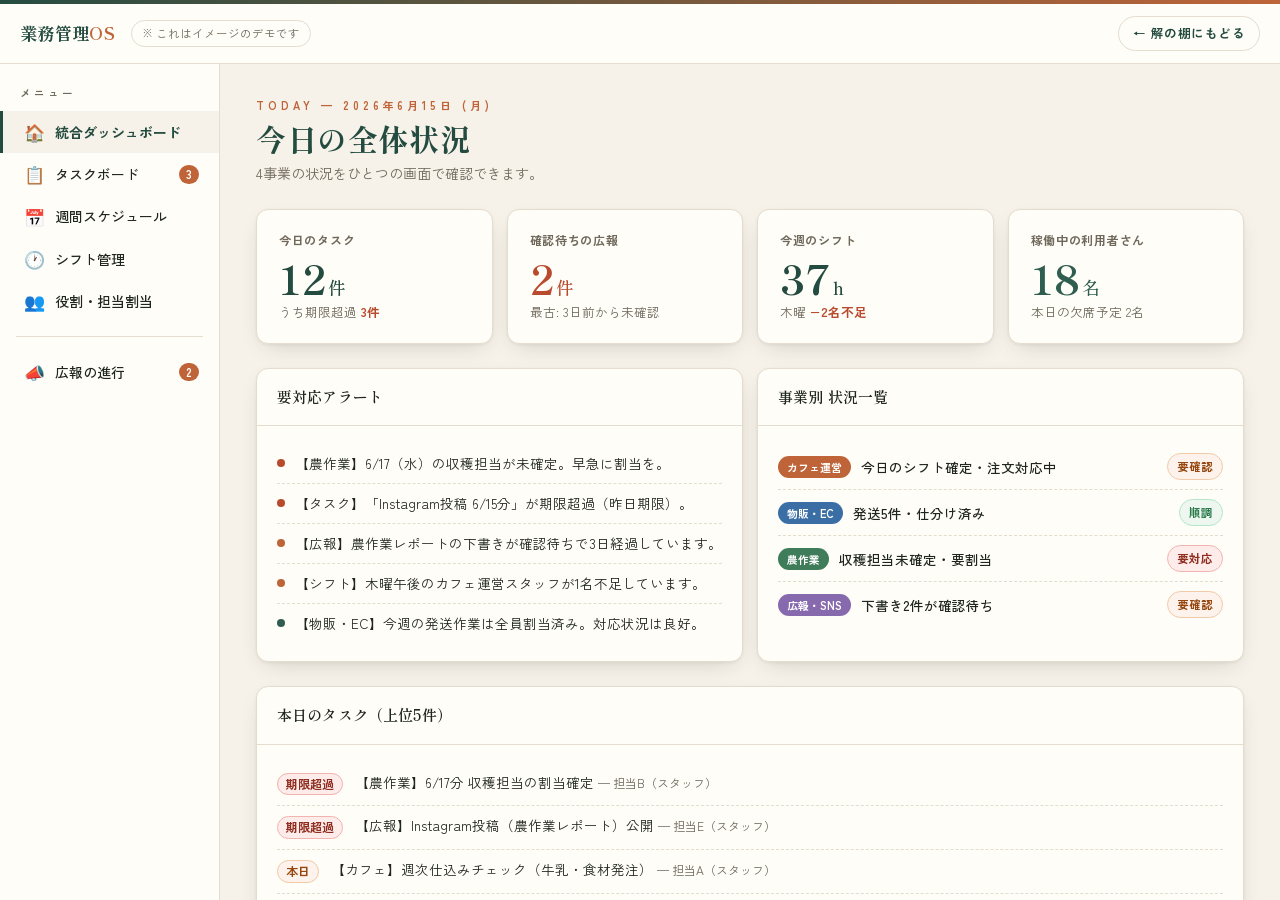
==== demo/btype/index.html @ 0e74a944 "feat: 農業デモを本物tania実画面のインタラクティブ閲覧に刷新＋B型業務管理OSデモ追加" ====
<!doctype html>
<html lang="ja">
<head>
<meta charset="utf-8" />
<meta name="viewport" content="width=device-width, initial-scale=1" />
<title>業務管理OS — デモ | 就労支援事業所向け</title>
<meta name="description" content="就労支援事業所（B型/A型）向け業務管理OSのインタラクティブ・プロトタイプ。" />
<meta name="robots" content="noindex,nofollow" />
<meta name="theme-color" content="#244b40" />
<link rel="preconnect" href="https://fonts.googleapis.com" />
<link rel="preconnect" href="https://fonts.gstatic.com" crossorigin />
<link href="https://fonts.googleapis.com/css2?family=Shippori+Mincho:wght@500;600;700&family=Zen+Kaku+Gothic+New:wght@400;500;700&display=swap" rel="stylesheet" />
<style>
/* ============================================================
   RESET & TOKENS
   ============================================================ */
*, *::before, *::after { box-sizing: border-box; margin: 0; padding: 0; }
html { -webkit-text-size-adjust: 100%; font-size: 16px; }

:root {
  --paper:        #f6f2ea;
  --paper-2:      #efe9dd;
  --surface:      #fffdf8;
  --ink:          #1f261d;
  --muted:        #6f685b;
  --line:         #e4dccd;
  --forest:       #2f5d4f;
  --forest-deep:  #244b40;
  --clay:         #bf6438;
  --clay-soft:    #d98a5c;

  /* 事業タグ色 */
  --biz-cafe:     #bf6438;   /* カフェ運営 */
  --biz-ec:       #3a6ea5;   /* 物販・EC */
  --biz-farm:     #3f7d5a;   /* 農作業 */
  --biz-pr:       #876aae;   /* 広報・SNS */

  --radius:       12px;
  --radius-sm:    8px;
  --shadow:       0 1px 3px rgba(31,38,29,.06), 0 8px 24px -10px rgba(31,38,29,.22);
  --shadow-lift:  0 2px 8px rgba(31,38,29,.08), 0 20px 40px -14px rgba(31,38,29,.32);

  --display: "Shippori Mincho", "Hiragino Mincho ProN", "Yu Mincho", serif;
  --body:    "Zen Kaku Gothic New", system-ui, "Hiragino Kaku Gothic ProN", "Noto Sans JP", sans-serif;

  --sidebar-w: 220px;
  --header-h:  60px;
}

body {
  font-family: var(--body);
  color: var(--ink);
  background: var(--paper);
  line-height: 1.65;
  -webkit-font-smoothing: antialiased;
  border-top: 4px solid;
  border-image: linear-gradient(90deg, var(--forest-deep), var(--clay)) 1;
  min-height: 100vh;
}

/* faint grain */
body::before {
  content: ""; position: fixed; inset: 0; pointer-events: none; z-index: 0; opacity: .028;
  background-image: url("data:image/svg+xml,%3Csvg xmlns='http://www.w3.org/2000/svg' width='120' height='120'%3E%3Cfilter id='n'%3E%3CfeTurbulence type='fractalNoise' baseFrequency='.85' numOctaves='2'/%3E%3C/filter%3E%3Crect width='100%25' height='100%25' filter='url(%23n)'/%3E%3C/svg%3E");
}

/* ============================================================
   TOP HEADER BAR
   ============================================================ */
.top-bar {
  position: fixed; top: 4px; left: 0; right: 0; height: var(--header-h);
  background: var(--surface); border-bottom: 1px solid var(--line);
  z-index: 100; display: flex; align-items: center; padding: 0 20px;
  gap: 16px;
}
.top-bar .logo {
  font-family: var(--display); font-weight: 700; font-size: 17px;
  color: var(--forest-deep); letter-spacing: .02em; white-space: nowrap;
}
.top-bar .logo span { color: var(--clay); }
.top-bar .proto-note {
  font-size: 11.5px; color: var(--muted); border: 1px solid var(--line);
  padding: 3px 10px; border-radius: 999px; white-space: nowrap; flex-shrink: 0;
}
.top-bar .spacer { flex: 1; }
.top-bar .back-link {
  font-size: 12.5px; color: var(--forest-deep); text-decoration: none;
  font-weight: 700; letter-spacing: .04em; border: 1px solid var(--line);
  padding: 6px 14px; border-radius: 999px; transition: all .16s ease;
  white-space: nowrap; flex-shrink: 0;
}
.top-bar .back-link:hover { background: var(--paper-2); border-color: var(--forest); }

/* ============================================================
   LAYOUT: SIDEBAR + CONTENT
   ============================================================ */
.shell {
  position: fixed; top: calc(4px + var(--header-h)); bottom: 0;
  left: 0; right: 0; display: flex; z-index: 1;
}

/* Sidebar */
.sidebar {
  width: var(--sidebar-w); flex-shrink: 0;
  background: var(--surface); border-right: 1px solid var(--line);
  overflow-y: auto; padding: 20px 0 32px;
}
.sidebar .nav-label {
  font-size: 10.5px; letter-spacing: .28em; text-transform: uppercase;
  color: var(--muted); font-weight: 700; padding: 0 20px; margin-bottom: 10px;
}
.nav-item {
  display: flex; align-items: center; gap: 10px;
  padding: 10px 20px; cursor: pointer; border-radius: 0;
  font-size: 14px; font-weight: 500; color: var(--ink);
  transition: background .14s ease, color .14s ease;
  border-left: 3px solid transparent;
  line-height: 1.3; user-select: none;
}
.nav-item:hover { background: var(--paper); }
.nav-item.active {
  background: var(--paper); color: var(--forest-deep);
  border-left-color: var(--forest-deep); font-weight: 700;
}
.nav-item .icon { font-size: 17px; width: 22px; text-align: center; flex-shrink: 0; }
.nav-item .label { flex: 1; }
.nav-item .count {
  font-size: 11px; background: var(--clay); color: #fff;
  padding: 2px 7px; border-radius: 999px; font-weight: 700;
}
.sidebar .divider { height: 1px; background: var(--line); margin: 14px 16px; }

/* Content area */
.content {
  flex: 1; overflow-y: auto; padding: 32px 36px;
  background: var(--paper);
}
@media (max-width: 900px) {
  :root { --sidebar-w: 0px; }
  .sidebar { display: none; }
  .content { padding: 20px 16px; }
  .top-bar .logo { font-size: 14px; }
}

/* ============================================================
   VIEWS (tab panels)
   ============================================================ */
.view { display: none; }
.view.active { display: block; }

/* ============================================================
   SECTION HEADER
   ============================================================ */
.section-header {
  margin-bottom: 24px;
}
.section-header .kicker {
  font-size: 11px; letter-spacing: .36em; text-transform: uppercase;
  color: var(--clay); font-weight: 700; margin-bottom: 6px;
}
.section-header h2 {
  font-family: var(--display); font-size: clamp(22px, 3.5vw, 30px);
  font-weight: 700; color: var(--forest-deep); letter-spacing: .02em; line-height: 1.2;
}
.section-header .sub {
  color: var(--muted); font-size: 14px; margin-top: 6px;
}

/* ============================================================
   CARDS / SURFACE
   ============================================================ */
.card {
  background: var(--surface); border: 1px solid var(--line);
  border-radius: var(--radius); box-shadow: var(--shadow);
  overflow: hidden;
}
.card-header {
  padding: 16px 20px; border-bottom: 1px solid var(--line);
  display: flex; align-items: center; justify-content: space-between;
}
.card-header h3 {
  font-family: var(--display); font-size: 15px; font-weight: 600;
  color: var(--ink); letter-spacing: .01em;
}
.card-body { padding: 18px 20px; }

/* ============================================================
   VIEW 1: DASHBOARD
   ============================================================ */
.dash-grid {
  display: grid;
  grid-template-columns: repeat(4, 1fr);
  gap: 14px;
  margin-bottom: 24px;
}
@media (max-width: 1100px) { .dash-grid { grid-template-columns: repeat(2, 1fr); } }
@media (max-width: 640px)  { .dash-grid { grid-template-columns: 1fr; } }

.kpi-card {
  background: var(--surface); border: 1px solid var(--line);
  border-radius: var(--radius); padding: 20px 22px;
  box-shadow: var(--shadow);
}
.kpi-card .kpi-label {
  font-size: 12px; letter-spacing: .06em; color: var(--muted);
  font-weight: 700; margin-bottom: 8px; text-transform: uppercase;
}
.kpi-card .kpi-value {
  font-family: var(--display); font-size: 40px; font-weight: 700;
  color: var(--forest-deep); line-height: 1; margin-bottom: 4px;
}
.kpi-card .kpi-value .unit {
  font-size: 18px; font-weight: 500; margin-left: 2px;
}
.kpi-card .kpi-sub {
  font-size: 12.5px; color: var(--muted);
}
.kpi-card.warn .kpi-value { color: #b84b2e; }
.kpi-card.ok   .kpi-value { color: var(--forest); }

.dash-row {
  display: grid; grid-template-columns: 1fr 1fr; gap: 14px; margin-bottom: 24px;
}
@media (max-width: 840px) { .dash-row { grid-template-columns: 1fr; } }

.alert-list { list-style: none; }
.alert-item {
  display: flex; align-items: flex-start; gap: 10px;
  padding: 10px 0; border-bottom: 1px dashed var(--line);
  font-size: 13.5px; line-height: 1.4;
}
.alert-item:last-child { border-bottom: none; }
.alert-dot {
  width: 8px; height: 8px; border-radius: 50%;
  flex-shrink: 0; margin-top: 5px;
}
.dot-warn  { background: #b84b2e; }
.dot-info  { background: var(--clay); }
.dot-ok    { background: var(--forest); }

.biz-status-list { list-style: none; }
.biz-status-item {
  display: flex; align-items: center; gap: 10px;
  padding: 9px 0; border-bottom: 1px dashed var(--line);
  font-size: 13.5px;
}
.biz-status-item:last-child { border-bottom: none; }
.biz-tag {
  display: inline-block; font-size: 11px; font-weight: 700;
  padding: 2px 9px; border-radius: 999px; color: #fff; white-space: nowrap; flex-shrink: 0;
}
.biz-cafe { background: var(--biz-cafe); }
.biz-ec   { background: var(--biz-ec); }
.biz-farm { background: var(--biz-farm); }
.biz-pr   { background: var(--biz-pr); }

.biz-name { flex: 1; font-weight: 500; }
.biz-status-badge {
  font-size: 11.5px; font-weight: 700; padding: 3px 9px; border-radius: 999px;
}
.status-ok      { background: #edf7f0; color: #2a7a4c; border: 1px solid #b3e5c9; }
.status-warn    { background: #fdf2ec; color: #95470f; border: 1px solid #f0c9a6; }
.status-issue   { background: #fdecea; color: #8f2d1f; border: 1px solid #f0b3ad; }

/* ============================================================
   VIEW 2: KANBAN
   ============================================================ */
.kanban {
  display: grid;
  grid-template-columns: repeat(4, minmax(0, 1fr));
  gap: 14px; align-items: start;
}
@media (max-width: 1000px) { .kanban { grid-template-columns: repeat(2, 1fr); } }
@media (max-width: 600px)  { .kanban { grid-template-columns: 1fr; } }

.kanban-col {
  background: var(--paper-2); border: 1px solid var(--line);
  border-radius: var(--radius); overflow: hidden;
}
.kanban-col-head {
  padding: 12px 16px; border-bottom: 1px solid var(--line);
  display: flex; align-items: center; gap: 8px;
}
.col-title {
  font-size: 13px; font-weight: 700; letter-spacing: .04em;
  color: var(--ink); flex: 1;
}
.col-count {
  font-size: 11.5px; background: var(--line); color: var(--muted);
  padding: 2px 8px; border-radius: 999px; font-weight: 700;
}
.col-indicator {
  width: 8px; height: 8px; border-radius: 50%; flex-shrink: 0;
}
.ind-todo    { background: var(--muted); }
.ind-doing   { background: #3a6ea5; }
.ind-review  { background: var(--clay); }
.ind-done    { background: var(--forest); }

.kanban-cards { padding: 10px; display: flex; flex-direction: column; gap: 8px; }

.task-card {
  background: var(--surface); border: 1px solid var(--line);
  border-radius: var(--radius-sm); padding: 12px 13px;
  box-shadow: var(--shadow); transition: transform .15s ease, box-shadow .15s ease;
  cursor: pointer;
}
.task-card:hover { transform: translateY(-2px); box-shadow: var(--shadow-lift); }
.task-card.overdue { border-left: 3px solid #b84b2e; }

.task-title { font-size: 13.5px; font-weight: 600; color: var(--ink); margin-bottom: 7px; line-height: 1.35; }
.task-meta { display: flex; flex-wrap: wrap; gap: 5px; align-items: center; }
.task-tag {
  font-size: 10.5px; font-weight: 700; padding: 2px 7px;
  border-radius: 999px; color: #fff; white-space: nowrap;
}
.role-badge {
  font-size: 10.5px; font-weight: 700; padding: 2px 7px;
  border-radius: 999px; white-space: nowrap;
}
.role-staff { background: #eef1f6; color: #3a567e; border: 1px solid #cdd8e8; }
.role-user  { background: #f1f8ec; color: #3d6b25; border: 1px solid #c0dda5; }

.task-footer {
  display: flex; align-items: center; justify-content: space-between;
  margin-top: 9px; padding-top: 8px; border-top: 1px dashed var(--line);
}
.task-assignee { font-size: 11.5px; color: var(--muted); }
.task-due { font-size: 11.5px; color: var(--muted); }
.task-due.overdue { color: #b84b2e; font-weight: 700; }

/* ============================================================
   VIEW 3: WEEKLY SCHEDULE
   ============================================================ */
.week-header-row {
  display: grid; grid-template-columns: 70px repeat(5, 1fr);
  gap: 2px; margin-bottom: 6px;
}
.week-day-head {
  text-align: center; font-size: 12px; font-weight: 700;
  color: var(--muted); letter-spacing: .06em; padding: 6px 0;
}
.week-day-head.today { color: var(--forest-deep); }
.week-day-date { font-family: var(--display); font-size: 20px; font-weight: 600; line-height: 1; }

.week-grid {
  display: grid; grid-template-columns: 70px repeat(5, 1fr);
  gap: 2px;
}
.week-time-label {
  font-size: 11px; color: var(--muted); text-align: right;
  padding: 0 8px; line-height: 1; padding-top: 6px; font-weight: 500;
}
.week-cell {
  background: var(--surface); border: 1px solid var(--line);
  border-radius: 6px; min-height: 52px; padding: 4px;
  position: relative; transition: background .12s;
}
.week-cell:hover { background: var(--paper-2); }
.week-event {
  border-radius: 5px; padding: 4px 7px;
  font-size: 11.5px; font-weight: 600; color: #fff;
  margin-bottom: 2px; line-height: 1.3; cursor: pointer;
  transition: opacity .14s;
}
.week-event:hover { opacity: .85; }
.ev-cafe { background: var(--biz-cafe); }
.ev-ec   { background: var(--biz-ec); }
.ev-farm { background: var(--biz-farm); }
.ev-pr   { background: var(--biz-pr); }
.ev-admin { background: var(--muted); }

.week-legend {
  display: flex; flex-wrap: wrap; gap: 10px; margin-bottom: 16px;
}
.legend-item {
  display: flex; align-items: center; gap: 6px;
  font-size: 12.5px; color: var(--ink);
}
.legend-dot {
  width: 10px; height: 10px; border-radius: 3px;
}

/* ============================================================
   VIEW 4: SHIFT
   ============================================================ */
.shift-grid-wrap { overflow-x: auto; }
.shift-grid {
  width: 100%; border-collapse: collapse;
  font-size: 13px; min-width: 640px;
}
.shift-grid th, .shift-grid td {
  border: 1px solid var(--line); padding: 10px 12px;
  text-align: center; vertical-align: middle;
}
.shift-grid th {
  background: var(--paper-2); font-weight: 700;
  font-size: 12px; letter-spacing: .04em; color: var(--ink);
}
.shift-grid .col-name {
  text-align: left; font-weight: 700; padding-left: 16px;
  background: var(--paper-2); white-space: nowrap;
}
.shift-cell-in {
  background: #edf7f0; color: #2a7a4c; font-weight: 700;
  border-radius: 5px; padding: 4px 8px; display: inline-block;
  font-size: 12px;
}
.shift-cell-out {
  color: var(--muted); font-size: 12px;
}
.shift-shortage {
  background: #fdecea; color: #8f2d1f;
  font-size: 11px; font-weight: 700; border-radius: 5px;
  padding: 3px 7px; display: inline-block; margin-top: 3px;
}
.shift-surplus {
  background: #edf7f0; color: #2a7a4c;
  font-size: 11px; font-weight: 700; border-radius: 5px;
  padding: 3px 7px; display: inline-block; margin-top: 3px;
}
.shift-day-head { min-width: 80px; }
.shift-total-row td {
  background: var(--paper); font-weight: 700; font-size: 12px;
}

/* ============================================================
   VIEW 5: ROLE ASSIGNMENT
   ============================================================ */
.role-grid {
  display: grid; grid-template-columns: repeat(auto-fill, minmax(280px, 1fr));
  gap: 14px;
}
.role-card {
  background: var(--surface); border: 1px solid var(--line);
  border-radius: var(--radius); box-shadow: var(--shadow); padding: 18px 20px;
}
.role-card .staff-name {
  font-family: var(--display); font-size: 17px; font-weight: 700;
  color: var(--forest-deep); margin-bottom: 4px;
}
.role-card .staff-title {
  font-size: 12px; color: var(--muted); margin-bottom: 12px; letter-spacing: .02em;
}
.role-card .user-chips {
  display: flex; flex-wrap: wrap; gap: 6px;
}
.user-chip {
  display: inline-flex; align-items: center; gap: 5px;
  background: var(--paper); border: 1px solid var(--line);
  border-radius: 999px; padding: 4px 11px;
  font-size: 12.5px; font-weight: 500; color: var(--ink);
}
.user-chip .chip-icon { font-size: 13px; }
.role-card .staff-biz {
  display: flex; flex-wrap: wrap; gap: 5px; margin-bottom: 12px;
}

/* ============================================================
   VIEW 6: PR / CONTENT
   ============================================================ */
.pr-kanban {
  display: grid; grid-template-columns: repeat(3, 1fr); gap: 14px;
}
@media (max-width: 800px) { .pr-kanban { grid-template-columns: 1fr; } }

.pr-col {
  background: var(--paper-2); border: 1px solid var(--line);
  border-radius: var(--radius); overflow: hidden;
}
.pr-col-head {
  padding: 11px 16px; border-bottom: 1px solid var(--line);
  display: flex; align-items: center; gap: 8px;
}
.pr-col-head .col-title { font-size: 13.5px; font-weight: 700; color: var(--ink); flex: 1; }

.pr-cards { padding: 10px; display: flex; flex-direction: column; gap: 8px; }

.pr-card {
  background: var(--surface); border: 1px solid var(--line);
  border-radius: var(--radius-sm); padding: 13px 14px;
  box-shadow: var(--shadow); cursor: pointer;
  transition: transform .15s ease, box-shadow .15s ease;
}
.pr-card:hover { transform: translateY(-2px); box-shadow: var(--shadow-lift); }
.pr-card .pr-title { font-size: 13.5px; font-weight: 600; margin-bottom: 6px; line-height: 1.35; }
.pr-card .pr-meta  { display: flex; gap: 6px; flex-wrap: wrap; }
.pr-card .pr-date  { font-size: 11.5px; color: var(--muted); margin-top: 8px; }

/* AI Draft button area */
.ai-draft-area {
  background: var(--surface); border: 1px solid var(--line);
  border-radius: var(--radius); padding: 22px 24px;
  margin-bottom: 24px; box-shadow: var(--shadow);
}
.ai-draft-area h3 {
  font-family: var(--display); font-size: 17px; font-weight: 700;
  color: var(--forest-deep); margin-bottom: 6px;
}
.ai-draft-area .ai-desc { font-size: 13.5px; color: var(--muted); margin-bottom: 14px; }
.ai-controls { display: flex; flex-wrap: wrap; gap: 10px; align-items: center; margin-bottom: 14px; }
.select-biz {
  font-family: var(--body); font-size: 13.5px; color: var(--ink);
  background: var(--paper); border: 1px solid var(--line);
  border-radius: var(--radius-sm); padding: 8px 12px;
  cursor: pointer; outline: none;
}
.select-biz:focus { border-color: var(--forest); }
.btn-ai {
  display: inline-flex; align-items: center; gap: 7px;
  background: var(--forest-deep); color: #fff;
  font-family: var(--body); font-size: 13.5px; font-weight: 700;
  border: none; border-radius: var(--radius-sm); padding: 9px 18px;
  cursor: pointer; transition: background .15s ease; letter-spacing: .02em;
}
.btn-ai:hover { background: var(--forest); }
.btn-ai:disabled { background: var(--muted); cursor: not-allowed; }
.btn-ai .ai-icon { font-size: 15px; }
.ai-loading {
  display: none; align-items: center; gap: 8px;
  font-size: 13px; color: var(--muted);
}
.ai-loading.visible { display: flex; }
.spinner {
  width: 16px; height: 16px; border: 2px solid var(--line);
  border-top-color: var(--forest); border-radius: 50%;
  animation: spin .7s linear infinite; flex-shrink: 0;
}
@keyframes spin { to { transform: rotate(360deg); } }
.draft-result { display: none; }
.draft-result.visible { display: block; }
.draft-textarea {
  width: 100%; font-family: var(--body); font-size: 13.5px;
  color: var(--ink); background: var(--paper); border: 1px solid var(--line);
  border-radius: var(--radius-sm); padding: 12px 14px;
  resize: vertical; line-height: 1.65; min-height: 130px; outline: none;
}
.draft-textarea:focus { border-color: var(--forest); }
.draft-actions { display: flex; gap: 8px; margin-top: 10px; }
.btn-outline {
  font-family: var(--body); font-size: 12.5px; font-weight: 700;
  color: var(--forest-deep); background: transparent;
  border: 1px solid var(--forest); border-radius: var(--radius-sm);
  padding: 7px 14px; cursor: pointer; transition: all .14s ease;
  letter-spacing: .02em;
}
.btn-outline:hover { background: var(--forest); color: #fff; }

/* ============================================================
   SHARED UTILITIES
   ============================================================ */
.row-grid {
  display: grid; grid-template-columns: 1fr 1fr; gap: 14px; margin-bottom: 24px;
}
@media (max-width: 760px) { .row-grid { grid-template-columns: 1fr; } }
.mb-24 { margin-bottom: 24px; }

.badge {
  display: inline-block; font-size: 11px; font-weight: 700;
  padding: 3px 9px; border-radius: 999px; white-space: nowrap;
}

.chip-count {
  display: inline-block; font-size: 10.5px; background: var(--clay);
  color: #fff; border-radius: 999px; padding: 2px 7px; font-weight: 700;
  margin-left: 4px;
}

</style>
</head>
<body>

<!-- TOP HEADER BAR -->
<header class="top-bar">
  <div class="logo">業務管理<span>OS</span></div>
  <span class="proto-note">※ これはイメージのデモです</span>
  <div class="spacer"></div>
  <a href="../../index.html#btype-ai" class="back-link">← 解の棚にもどる</a>
</header>

<!-- MAIN SHELL -->
<div class="shell">

  <!-- SIDEBAR NAV -->
  <nav class="sidebar" role="navigation" aria-label="メニュー">
    <div class="nav-label">メニュー</div>

    <div class="nav-item active" data-view="dashboard" role="button" tabindex="0" aria-current="page">
      <span class="icon">🏠</span>
      <span class="label">統合ダッシュボード</span>
    </div>
    <div class="nav-item" data-view="kanban" role="button" tabindex="0">
      <span class="icon">📋</span>
      <span class="label">タスクボード</span>
      <span class="count">3</span>
    </div>
    <div class="nav-item" data-view="schedule" role="button" tabindex="0">
      <span class="icon">📅</span>
      <span class="label">週間スケジュール</span>
    </div>
    <div class="nav-item" data-view="shift" role="button" tabindex="0">
      <span class="icon">🕐</span>
      <span class="label">シフト管理</span>
    </div>
    <div class="nav-item" data-view="role" role="button" tabindex="0">
      <span class="icon">👥</span>
      <span class="label">役割・担当割当</span>
    </div>

    <div class="divider"></div>

    <div class="nav-item" data-view="pr" role="button" tabindex="0">
      <span class="icon">📣</span>
      <span class="label">広報の進行</span>
      <span class="count">2</span>
    </div>
  </nav>

  <!-- CONTENT AREA -->
  <main class="content" id="content">

    <!-- ====================================================
         VIEW 1: DASHBOARD
         ==================================================== -->
    <section class="view active" id="view-dashboard">
      <div class="section-header">
        <div class="kicker">Today — 2026年6月15日 (月)</div>
        <h2>今日の全体状況</h2>
        <p class="sub">4事業の状況をひとつの画面で確認できます。</p>
      </div>

      <!-- KPI row -->
      <div class="dash-grid">
        <div class="kpi-card">
          <div class="kpi-label">今日のタスク</div>
          <div class="kpi-value">12<span class="unit">件</span></div>
          <div class="kpi-sub">うち期限超過 <strong style="color:#b84b2e">3件</strong></div>
        </div>
        <div class="kpi-card warn">
          <div class="kpi-label">確認待ちの広報</div>
          <div class="kpi-value">2<span class="unit">件</span></div>
          <div class="kpi-sub">最古: 3日前から未確認</div>
        </div>
        <div class="kpi-card">
          <div class="kpi-label">今週のシフト</div>
          <div class="kpi-value">37<span class="unit">h</span></div>
          <div class="kpi-sub">木曜 <strong style="color:#b84b2e">−2名不足</strong></div>
        </div>
        <div class="kpi-card ok">
          <div class="kpi-label">稼働中の利用者さん</div>
          <div class="kpi-value">18<span class="unit">名</span></div>
          <div class="kpi-sub">本日の欠席予定 2名</div>
        </div>
      </div>

      <!-- Alert + Biz status row -->
      <div class="dash-row">
        <div class="card">
          <div class="card-header">
            <h3>要対応アラート</h3>
          </div>
          <div class="card-body">
            <ul class="alert-list">
              <li class="alert-item">
                <span class="alert-dot dot-warn"></span>
                <span>【農作業】6/17（水）の収穫担当が未確定。早急に割当を。</span>
              </li>
              <li class="alert-item">
                <span class="alert-dot dot-warn"></span>
                <span>【タスク】「Instagram投稿 6/15分」が期限超過（昨日期限）。</span>
              </li>
              <li class="alert-item">
                <span class="alert-dot dot-info"></span>
                <span>【広報】農作業レポートの下書きが確認待ちで3日経過しています。</span>
              </li>
              <li class="alert-item">
                <span class="alert-dot dot-info"></span>
                <span>【シフト】木曜午後のカフェ運営スタッフが1名不足しています。</span>
              </li>
              <li class="alert-item">
                <span class="alert-dot dot-ok"></span>
                <span>【物販・EC】今週の発送作業は全員割当済み。対応状況は良好。</span>
              </li>
            </ul>
          </div>
        </div>

        <div class="card">
          <div class="card-header">
            <h3>事業別 状況一覧</h3>
          </div>
          <div class="card-body">
            <ul class="biz-status-list">
              <li class="biz-status-item">
                <span class="biz-tag biz-cafe">カフェ運営</span>
                <span class="biz-name">今日のシフト確定・注文対応中</span>
                <span class="biz-status-badge status-warn">要確認</span>
              </li>
              <li class="biz-status-item">
                <span class="biz-tag biz-ec">物販・EC</span>
                <span class="biz-name">発送5件・仕分け済み</span>
                <span class="biz-status-badge status-ok">順調</span>
              </li>
              <li class="biz-status-item">
                <span class="biz-tag biz-farm">農作業</span>
                <span class="biz-name">収穫担当未確定・要割当</span>
                <span class="biz-status-badge status-issue">要対応</span>
              </li>
              <li class="biz-status-item">
                <span class="biz-tag biz-pr">広報・SNS</span>
                <span class="biz-name">下書き2件が確認待ち</span>
                <span class="biz-status-badge status-warn">要確認</span>
              </li>
            </ul>
          </div>
        </div>
      </div>

      <!-- Today tasks preview -->
      <div class="card mb-24">
        <div class="card-header">
          <h3>本日のタスク（上位5件）</h3>
        </div>
        <div class="card-body">
          <ul class="alert-list">
            <li class="alert-item" style="gap:12px">
              <span style="font-size:12px;background:#fdecea;color:#8f2d1f;border:1px solid #f0b3ad;border-radius:999px;padding:2px 8px;font-weight:700;white-space:nowrap">期限超過</span>
              <span style="flex:1">【農作業】6/17分 収穫担当の割当確定 <span style="color:var(--muted);font-size:12px">— 担当B（スタッフ）</span></span>
            </li>
            <li class="alert-item" style="gap:12px">
              <span style="font-size:12px;background:#fdecea;color:#8f2d1f;border:1px solid #f0b3ad;border-radius:999px;padding:2px 8px;font-weight:700;white-space:nowrap">期限超過</span>
              <span style="flex:1">【広報】Instagram投稿（農作業レポート）公開 <span style="color:var(--muted);font-size:12px">— 担当E（スタッフ）</span></span>
            </li>
            <li class="alert-item" style="gap:12px">
              <span style="font-size:12px;background:#fdf2ec;color:#95470f;border:1px solid #f0c9a6;border-radius:999px;padding:2px 8px;font-weight:700;white-space:nowrap">本日</span>
              <span style="flex:1">【カフェ】週次仕込みチェック（牛乳・食材発注） <span style="color:var(--muted);font-size:12px">— 担当A（スタッフ）</span></span>
            </li>
            <li class="alert-item" style="gap:12px">
              <span style="font-size:12px;background:#fdf2ec;color:#95470f;border:1px solid #f0c9a6;border-radius:999px;padding:2px 8px;font-weight:700;white-space:nowrap">本日</span>
              <span style="flex:1">【物販】Amazon出品ページ写真差替え <span style="color:var(--muted);font-size:12px">— 利用者③（利用者さん）</span></span>
            </li>
            <li class="alert-item" style="gap:12px">
              <span style="font-size:12px;background:#edf7f0;color:#2a7a4c;border:1px solid #b3e5c9;border-radius:999px;padding:2px 8px;font-weight:700;white-space:nowrap">今週</span>
              <span style="flex:1">【物販】梱包作業（6件分） <span style="color:var(--muted);font-size:12px">— 利用者①②⑤（利用者さん）</span></span>
            </li>
          </ul>
        </div>
      </div>

    </section>


    <!-- ====================================================
         VIEW 2: KANBAN
         ==================================================== -->
    <section class="view" id="view-kanban">
      <div class="section-header">
        <div class="kicker">Task Board</div>
        <h2>タスクボード</h2>
        <p class="sub">事業横断のタスクを4ステージで管理。カードの色・バッジで担当と事業を識別できます。</p>
      </div>

      <div class="kanban">

        <!-- 未着手 -->
        <div class="kanban-col">
          <div class="kanban-col-head">
            <span class="col-indicator ind-todo"></span>
            <span class="col-title">未着手</span>
            <span class="col-count">4</span>
          </div>
          <div class="kanban-cards">

            <div class="task-card">
              <div class="task-title">カフェ週次メニュー更新（7月分）</div>
              <div class="task-meta">
                <span class="task-tag biz-cafe" style="background:var(--biz-cafe)">カフェ運営</span>
                <span class="role-badge role-staff">スタッフ</span>
              </div>
              <div class="task-footer">
                <span class="task-assignee">担当A</span>
                <span class="task-due">6/22</span>
              </div>
            </div>

            <div class="task-card">
              <div class="task-title">EC新商品の説明文作成（焼き菓子セット）</div>
              <div class="task-meta">
                <span class="task-tag" style="background:var(--biz-ec)">物販・EC</span>
                <span class="role-badge role-user">利用者さん</span>
              </div>
              <div class="task-footer">
                <span class="task-assignee">利用者④</span>
                <span class="task-due">6/20</span>
              </div>
            </div>

            <div class="task-card">
              <div class="task-title">農場区画の草刈りスケジュール調整</div>
              <div class="task-meta">
                <span class="task-tag" style="background:var(--biz-farm)">農作業</span>
                <span class="role-badge role-staff">スタッフ</span>
              </div>
              <div class="task-footer">
                <span class="task-assignee">担当C</span>
                <span class="task-due">6/18</span>
              </div>
            </div>

            <div class="task-card">
              <div class="task-title">広報月次レポート（6月分）</div>
              <div class="task-meta">
                <span class="task-tag" style="background:var(--biz-pr)">広報・SNS</span>
                <span class="role-badge role-staff">スタッフ</span>
              </div>
              <div class="task-footer">
                <span class="task-assignee">担当E</span>
                <span class="task-due">6/30</span>
              </div>
            </div>

          </div>
        </div>

        <!-- 作業中 -->
        <div class="kanban-col">
          <div class="kanban-col-head">
            <span class="col-indicator ind-doing"></span>
            <span class="col-title">作業中</span>
            <span class="col-count">3</span>
          </div>
          <div class="kanban-cards">

            <div class="task-card">
              <div class="task-title">Amazon出品ページ写真差替え</div>
              <div class="task-meta">
                <span class="task-tag" style="background:var(--biz-ec)">物販・EC</span>
                <span class="role-badge role-user">利用者さん</span>
              </div>
              <div class="task-footer">
                <span class="task-assignee">利用者③</span>
                <span class="task-due">6/15</span>
              </div>
            </div>

            <div class="task-card">
              <div class="task-title">カフェ仕込みチェック・食材発注</div>
              <div class="task-meta">
                <span class="task-tag biz-cafe" style="background:var(--biz-cafe)">カフェ運営</span>
                <span class="role-badge role-staff">スタッフ</span>
              </div>
              <div class="task-footer">
                <span class="task-assignee">担当A</span>
                <span class="task-due">6/15</span>
              </div>
            </div>

            <div class="task-card">
              <div class="task-title">Instagram投稿（農作業体験レポート）下書き</div>
              <div class="task-meta">
                <span class="task-tag" style="background:var(--biz-pr)">広報・SNS</span>
                <span class="role-badge role-user">利用者さん</span>
              </div>
              <div class="task-footer">
                <span class="task-assignee">利用者⑥</span>
                <span class="task-due">6/17</span>
              </div>
            </div>

          </div>
        </div>

        <!-- 確認待ち -->
        <div class="kanban-col">
          <div class="kanban-col-head">
            <span class="col-indicator ind-review"></span>
            <span class="col-title">確認待ち</span>
            <span class="col-count">3</span>
          </div>
          <div class="kanban-cards">

            <div class="task-card overdue">
              <div class="task-title">6/17分 収穫担当の割当確定</div>
              <div class="task-meta">
                <span class="task-tag" style="background:var(--biz-farm)">農作業</span>
                <span class="role-badge role-staff">スタッフ</span>
              </div>
              <div class="task-footer">
                <span class="task-assignee">確認: 管理者</span>
                <span class="task-due overdue">6/13 期限超過</span>
              </div>
            </div>

            <div class="task-card overdue">
              <div class="task-title">Instagram投稿（農作業レポート）公開承認</div>
              <div class="task-meta">
                <span class="task-tag" style="background:var(--biz-pr)">広報・SNS</span>
                <span class="role-badge role-staff">スタッフ</span>
              </div>
              <div class="task-footer">
                <span class="task-assignee">確認: 管理者</span>
                <span class="task-due overdue">6/14 期限超過</span>
              </div>
            </div>

            <div class="task-card">
              <div class="task-title">梱包作業 6件 検品確認</div>
              <div class="task-meta">
                <span class="task-tag" style="background:var(--biz-ec)">物販・EC</span>
                <span class="role-badge role-staff">スタッフ</span>
              </div>
              <div class="task-footer">
                <span class="task-assignee">確認: 担当B</span>
                <span class="task-due">6/16</span>
              </div>
            </div>

          </div>
        </div>

        <!-- 完了 -->
        <div class="kanban-col">
          <div class="kanban-col-head">
            <span class="col-indicator ind-done"></span>
            <span class="col-title">完了</span>
            <span class="col-count">5</span>
          </div>
          <div class="kanban-cards">

            <div class="task-card" style="opacity:.72">
              <div class="task-title">今週の発送5件 梱包完了</div>
              <div class="task-meta">
                <span class="task-tag" style="background:var(--biz-ec)">物販・EC</span>
                <span class="role-badge role-user">利用者さん</span>
              </div>
              <div class="task-footer">
                <span class="task-assignee">利用者①②⑤</span>
                <span class="task-due" style="color:var(--forest)">完了 6/14</span>
              </div>
            </div>

            <div class="task-card" style="opacity:.72">
              <div class="task-title">カフェ先週売上集計・報告</div>
              <div class="task-meta">
                <span class="task-tag biz-cafe" style="background:var(--biz-cafe)">カフェ運営</span>
                <span class="role-badge role-staff">スタッフ</span>
              </div>
              <div class="task-footer">
                <span class="task-assignee">担当A</span>
                <span class="task-due" style="color:var(--forest)">完了 6/13</span>
              </div>
            </div>

            <div class="task-card" style="opacity:.72">
              <div class="task-title">6月シフト表の配布</div>
              <div class="task-meta">
                <span class="role-badge role-staff">スタッフ</span>
              </div>
              <div class="task-footer">
                <span class="task-assignee">担当B</span>
                <span class="task-due" style="color:var(--forest)">完了 6/10</span>
              </div>
            </div>

          </div>
        </div>

      </div>
    </section>


    <!-- ====================================================
         VIEW 3: WEEKLY SCHEDULE
         ==================================================== -->
    <section class="view" id="view-schedule">
      <div class="section-header">
        <div class="kicker">Weekly View — 2026年6月15日〜6月19日</div>
        <h2>週間スケジュール</h2>
        <p class="sub">4事業の予定を横断で確認。重なりや抜けが一目でわかります。</p>
      </div>

      <!-- Legend -->
      <div class="week-legend mb-24">
        <div class="legend-item"><span class="legend-dot" style="background:var(--biz-cafe)"></span>カフェ運営</div>
        <div class="legend-item"><span class="legend-dot" style="background:var(--biz-ec)"></span>物販・EC</div>
        <div class="legend-item"><span class="legend-dot" style="background:var(--biz-farm)"></span>農作業</div>
        <div class="legend-item"><span class="legend-dot" style="background:var(--biz-pr)"></span>広報・SNS</div>
        <div class="legend-item"><span class="legend-dot" style="background:var(--muted)"></span>全体・管理</div>
      </div>

      <div class="card">
        <div class="card-body" style="padding:16px">

          <!-- Header row -->
          <div class="week-header-row" style="margin-bottom:10px">
            <div></div>
            <div class="week-day-head today">
              <div>月</div>
              <div class="week-day-date" style="color:var(--clay)">15</div>
            </div>
            <div class="week-day-head">
              <div>火</div>
              <div class="week-day-date">16</div>
            </div>
            <div class="week-day-head">
              <div>水</div>
              <div class="week-day-date">17</div>
            </div>
            <div class="week-day-head">
              <div>木</div>
              <div class="week-day-date">18</div>
            </div>
            <div class="week-day-head">
              <div>金</div>
              <div class="week-day-date">19</div>
            </div>
          </div>

          <!-- Time row: 午前 -->
          <div class="week-grid">
            <div class="week-time-label">午前</div>

            <!-- 月/午前 -->
            <div class="week-cell">
              <div class="week-event ev-cafe">カフェ 仕込み・開店準備</div>
              <div class="week-event ev-ec">EC 発送5件</div>
            </div>
            <!-- 火/午前 -->
            <div class="week-cell">
              <div class="week-event ev-cafe">カフェ 通常営業</div>
              <div class="week-event ev-farm">農作業 畑管理</div>
            </div>
            <!-- 水/午前 -->
            <div class="week-cell">
              <div class="week-event ev-farm" style="background:#b84b2e">農作業 収穫（担当未確定）</div>
              <div class="week-event ev-cafe">カフェ 通常営業</div>
            </div>
            <!-- 木/午前 -->
            <div class="week-cell">
              <div class="week-event ev-cafe">カフェ 通常営業</div>
              <div class="week-event ev-ec">EC 梱包作業</div>
            </div>
            <!-- 金/午前 -->
            <div class="week-cell">
              <div class="week-event ev-farm">農作業 草刈り</div>
              <div class="week-event ev-ec">EC 在庫確認</div>
            </div>
          </div>

          <div style="height:6px"></div>

          <!-- Time row: 午後 -->
          <div class="week-grid">
            <div class="week-time-label">午後</div>

            <!-- 月/午後 -->
            <div class="week-cell">
              <div class="week-event ev-admin">全体朝礼・週次確認</div>
              <div class="week-event ev-pr">広報 投稿公開</div>
            </div>
            <!-- 火/午後 -->
            <div class="week-cell">
              <div class="week-event ev-ec">EC 商品撮影</div>
              <div class="week-event ev-pr">SNS下書き作成</div>
            </div>
            <!-- 水/午後 -->
            <div class="week-cell">
              <div class="week-event ev-cafe">カフェ 仕込み（木分）</div>
              <div class="week-event ev-pr">広報 レポート確認</div>
            </div>
            <!-- 木/午後 -->
            <div class="week-cell">
              <div class="week-event ev-cafe" style="border:2px solid #b84b2e;background:transparent;color:#b84b2e">カフェ スタッフ不足</div>
              <div class="week-event ev-admin">個別面談（3名）</div>
            </div>
            <!-- 金/午後 -->
            <div class="week-cell">
              <div class="week-event ev-admin">週次振り返り</div>
              <div class="week-event ev-pr">来週広報 企画</div>
            </div>
          </div>

        </div>
      </div>
    </section>


    <!-- ====================================================
         VIEW 4: SHIFT
         ==================================================== -->
    <section class="view" id="view-shift">
      <div class="section-header">
        <div class="kicker">Shift Management</div>
        <h2>シフト管理</h2>
        <p class="sub">スタッフ×曜日の勤務をひとつのグリッドで把握。過不足をハイライトします。</p>
      </div>

      <div class="card mb-24">
        <div class="card-header">
          <h3>2026年6月（第3週）スタッフシフト</h3>
        </div>
        <div class="card-body" style="padding:0">
          <div class="shift-grid-wrap">
            <table class="shift-grid">
              <thead>
                <tr>
                  <th class="col-name">スタッフ</th>
                  <th class="shift-day-head">月<br><small>6/15</small></th>
                  <th class="shift-day-head">火<br><small>6/16</small></th>
                  <th class="shift-day-head">水<br><small>6/17</small></th>
                  <th class="shift-day-head">木<br><small>6/18</small></th>
                  <th class="shift-day-head">金<br><small>6/19</small></th>
                </tr>
              </thead>
              <tbody>
                <tr>
                  <td class="col-name">担当A（正社員）</td>
                  <td><span class="shift-cell-in">09:00–17:00</span></td>
                  <td><span class="shift-cell-in">09:00–17:00</span></td>
                  <td><span class="shift-cell-in">09:00–17:00</span></td>
                  <td><span class="shift-cell-in">09:00–17:00</span></td>
                  <td><span class="shift-cell-in">09:00–17:00</span></td>
                </tr>
                <tr>
                  <td class="col-name">担当B（パート）</td>
                  <td><span class="shift-cell-in">09:00–13:00</span></td>
                  <td><span class="shift-cell-out">−</span></td>
                  <td><span class="shift-cell-in">09:00–13:00</span></td>
                  <td><span class="shift-cell-out">−</span></td>
                  <td><span class="shift-cell-in">09:00–13:00</span></td>
                </tr>
                <tr>
                  <td class="col-name">担当C（パート）</td>
                  <td><span class="shift-cell-out">−</span></td>
                  <td><span class="shift-cell-in">13:00–17:00</span></td>
                  <td><span class="shift-cell-in">09:00–17:00</span></td>
                  <td><span class="shift-cell-in">13:00–17:00</span></td>
                  <td><span class="shift-cell-out">−</span></td>
                </tr>
                <tr>
                  <td class="col-name">担当D（支援員）</td>
                  <td><span class="shift-cell-in">10:00–16:00</span></td>
                  <td><span class="shift-cell-in">10:00–16:00</span></td>
                  <td><span class="shift-cell-out">休暇</span></td>
                  <td><span class="shift-cell-out">休暇</span></td>
                  <td><span class="shift-cell-in">10:00–16:00</span></td>
                </tr>
                <tr>
                  <td class="col-name">担当E（支援員）</td>
                  <td><span class="shift-cell-in">09:00–17:00</span></td>
                  <td><span class="shift-cell-in">09:00–17:00</span></td>
                  <td><span class="shift-cell-in">09:00–17:00</span></td>
                  <td><span class="shift-cell-out">−</span></td>
                  <td><span class="shift-cell-in">09:00–17:00</span></td>
                </tr>
              </tbody>
              <tfoot>
                <tr class="shift-total-row">
                  <td class="col-name" style="font-size:12px;color:var(--muted)">当日稼働人数</td>
                  <td>4名 <span class="shift-surplus">+1</span></td>
                  <td>3名</td>
                  <td style="background:#fdecea">3名 <span class="shift-shortage">水: 収穫未確定</span></td>
                  <td style="background:#fdecea">2名 <span class="shift-shortage">−2名不足</span></td>
                  <td>4名</td>
                </tr>
              </tfoot>
            </table>
          </div>
        </div>
      </div>

      <div class="card">
        <div class="card-header">
          <h3>シフト状況メモ</h3>
        </div>
        <div class="card-body">
          <ul class="alert-list">
            <li class="alert-item">
              <span class="alert-dot dot-warn"></span>
              <span><strong>木曜午後</strong>のカフェ運営スタッフが2名不足。担当D・E休暇重複。来週までに代替調整が必要。</span>
            </li>
            <li class="alert-item">
              <span class="alert-dot dot-warn"></span>
              <span><strong>水曜農作業</strong>の収穫担当がまだ未確定。担当Cが候補だが未確認。今日中に確定を。</span>
            </li>
            <li class="alert-item">
              <span class="alert-dot dot-ok"></span>
              <span>月・金は適正人数。梱包・発送・農作業いずれも通常体制で進行可能。</span>
            </li>
          </ul>
        </div>
      </div>
    </section>


    <!-- ====================================================
         VIEW 5: ROLE ASSIGNMENT
         ==================================================== -->
    <section class="view" id="view-role">
      <div class="section-header">
        <div class="kicker">Role & Assignment</div>
        <h2>役割・担当割当</h2>
        <p class="sub">スタッフ1名が担当する利用者さんを可視化。1名あたり最大6名を目安に設定しています。</p>
      </div>

      <div class="role-grid mb-24">

        <div class="role-card">
          <div class="staff-name">担当A</div>
          <div class="staff-title">正社員 / カフェ運営リーダー</div>
          <div class="staff-biz">
            <span class="biz-tag biz-cafe">カフェ運営</span>
            <span class="biz-tag biz-ec">物販・EC</span>
          </div>
          <div class="user-chips">
            <span class="user-chip"><span class="chip-icon">👤</span>利用者①</span>
            <span class="user-chip"><span class="chip-icon">👤</span>利用者②</span>
            <span class="user-chip"><span class="chip-icon">👤</span>利用者③</span>
            <span class="user-chip"><span class="chip-icon">👤</span>利用者④</span>
          </div>
        </div>

        <div class="role-card">
          <div class="staff-name">担当B</div>
          <div class="staff-title">パート / 農作業サブリーダー</div>
          <div class="staff-biz">
            <span class="biz-tag biz-farm">農作業</span>
          </div>
          <div class="user-chips">
            <span class="user-chip"><span class="chip-icon">👤</span>利用者⑤</span>
            <span class="user-chip"><span class="chip-icon">👤</span>利用者⑥</span>
            <span class="user-chip"><span class="chip-icon">👤</span>利用者⑦</span>
          </div>
        </div>

        <div class="role-card">
          <div class="staff-name">担当C</div>
          <div class="staff-title">パート / 物販・EC担当</div>
          <div class="staff-biz">
            <span class="biz-tag biz-ec">物販・EC</span>
            <span class="biz-tag biz-farm">農作業</span>
          </div>
          <div class="user-chips">
            <span class="user-chip"><span class="chip-icon">👤</span>利用者⑧</span>
            <span class="user-chip"><span class="chip-icon">👤</span>利用者⑨</span>
            <span class="user-chip"><span class="chip-icon">👤</span>利用者⑩</span>
            <span class="user-chip"><span class="chip-icon">👤</span>利用者⑪</span>
            <span class="user-chip"><span class="chip-icon">👤</span>利用者⑫</span>
          </div>
        </div>

        <div class="role-card">
          <div class="staff-name">担当D</div>
          <div class="staff-title">支援員 / 広報・SNS担当</div>
          <div class="staff-biz">
            <span class="biz-tag biz-pr">広報・SNS</span>
            <span class="biz-tag biz-cafe">カフェ運営</span>
          </div>
          <div class="user-chips">
            <span class="user-chip"><span class="chip-icon">👤</span>利用者⑬</span>
            <span class="user-chip"><span class="chip-icon">👤</span>利用者⑭</span>
            <span class="user-chip"><span class="chip-icon">👤</span>利用者⑮</span>
          </div>
        </div>

        <div class="role-card">
          <div class="staff-name">担当E</div>
          <div class="staff-title">支援員 / 全事業横断サポート</div>
          <div class="staff-biz">
            <span class="biz-tag biz-cafe">カフェ運営</span>
            <span class="biz-tag biz-farm">農作業</span>
            <span class="biz-tag biz-pr">広報・SNS</span>
          </div>
          <div class="user-chips">
            <span class="user-chip"><span class="chip-icon">👤</span>利用者⑯</span>
            <span class="user-chip"><span class="chip-icon">👤</span>利用者⑰</span>
            <span class="user-chip"><span class="chip-icon">👤</span>利用者⑱</span>
          </div>
        </div>

      </div>

      <div class="card">
        <div class="card-header">
          <h3>担当割当の概要</h3>
        </div>
        <div class="card-body">
          <ul class="alert-list">
            <li class="alert-item">
              <span class="alert-dot dot-ok"></span>
              <span>担当Cの受持ちが5名（上限付近）。新規利用者の受入時は担当Dか担当Eへの移行を検討。</span>
            </li>
            <li class="alert-item">
              <span class="alert-dot dot-info"></span>
              <span>担当D・Eは複数事業を兼任。スケジュールの重複が起きやすいため週次でシフトと照合が必要。</span>
            </li>
            <li class="alert-item">
              <span class="alert-dot dot-ok"></span>
              <span>全18名の利用者さんが各担当に割り当て済み。担当漏れなし。</span>
            </li>
          </ul>
        </div>
      </div>
    </section>


    <!-- ====================================================
         VIEW 6: PR / CONTENT
         ==================================================== -->
    <section class="view" id="view-pr">
      <div class="section-header">
        <div class="kicker">Content & PR</div>
        <h2>広報の進行</h2>
        <p class="sub">投稿コンテンツの下書き〜公開までを管理。AIで下書きを自動生成できます。</p>
      </div>

      <!-- AI Draft tool -->
      <div class="ai-draft-area">
        <h3>AIで投稿の下書きを作る</h3>
        <p class="ai-desc">事業を選んで「下書き生成」を押すと、AIが投稿文のたたき台を作成します。</p>
        <div class="ai-controls">
          <select class="select-biz" id="biz-select">
            <option value="cafe">カフェ運営</option>
            <option value="ec">物販・EC</option>
            <option value="farm">農作業</option>
            <option value="pr">広報・SNS全般</option>
          </select>
          <button class="btn-ai" id="btn-ai-draft" onclick="runAiDraft()">
            <span class="ai-icon">✦</span> 下書きを生成する
          </button>
          <div class="ai-loading" id="ai-loading">
            <div class="spinner"></div>
            <span>AIが文章を考えています…</span>
          </div>
        </div>
        <div class="draft-result" id="draft-result">
          <textarea class="draft-textarea" id="draft-textarea" rows="6"></textarea>
          <div class="draft-actions">
            <button class="btn-outline" onclick="copyDraft()">コピーする</button>
            <button class="btn-outline" onclick="clearDraft()">クリア</button>
          </div>
        </div>
      </div>

      <!-- PR Kanban -->
      <div class="pr-kanban">

        <!-- 下書き -->
        <div class="pr-col">
          <div class="pr-col-head">
            <span class="col-indicator ind-todo"></span>
            <span class="col-title">下書き</span>
            <span class="col-count">3</span>
          </div>
          <div class="pr-cards">

            <div class="pr-card">
              <div class="pr-title">農作業体験レポート（6月第2週）</div>
              <div class="pr-meta">
                <span class="task-tag" style="background:var(--biz-farm);color:#fff;font-size:10.5px;padding:2px 7px;border-radius:999px">農作業</span>
                <span class="role-badge role-user">利用者さん制作</span>
              </div>
              <div class="pr-date">作成: 6/14 — 担当E確認予定</div>
            </div>

            <div class="pr-card">
              <div class="pr-title">カフェ 新メニュー告知（7月）</div>
              <div class="pr-meta">
                <span class="task-tag" style="background:var(--biz-cafe);color:#fff;font-size:10.5px;padding:2px 7px;border-radius:999px">カフェ運営</span>
                <span class="role-badge role-staff">スタッフ制作</span>
              </div>
              <div class="pr-date">作成: 6/13 — 写真待ち</div>
            </div>

            <div class="pr-card">
              <div class="pr-title">物販 商品紹介（焼き菓子セット）</div>
              <div class="pr-meta">
                <span class="task-tag" style="background:var(--biz-ec);color:#fff;font-size:10.5px;padding:2px 7px;border-radius:999px">物販・EC</span>
                <span class="role-badge role-user">利用者さん制作</span>
              </div>
              <div class="pr-date">作成: 6/12</div>
            </div>

          </div>
        </div>

        <!-- 確認待ち -->
        <div class="pr-col">
          <div class="pr-col-head">
            <span class="col-indicator ind-review"></span>
            <span class="col-title">確認待ち</span>
            <span class="col-count">2</span>
          </div>
          <div class="pr-cards">

            <div class="pr-card" style="border-left:3px solid #b84b2e">
              <div class="pr-title">農作業 6月まとめ記事（ブログ）</div>
              <div class="pr-meta">
                <span class="task-tag" style="background:var(--biz-farm);color:#fff;font-size:10.5px;padding:2px 7px;border-radius:999px">農作業</span>
                <span class="role-badge role-staff">スタッフ制作</span>
              </div>
              <div class="pr-date" style="color:#b84b2e;font-weight:700">3日経過 — 管理者確認待ち</div>
            </div>

            <div class="pr-card" style="border-left:3px solid var(--clay)">
              <div class="pr-title">Instagram投稿（農作業レポート写真）</div>
              <div class="pr-meta">
                <span class="task-tag" style="background:var(--biz-pr);color:#fff;font-size:10.5px;padding:2px 7px;border-radius:999px">広報・SNS</span>
                <span class="role-badge role-user">利用者さん制作</span>
              </div>
              <div class="pr-date" style="color:var(--clay);font-weight:700">1日経過 — 管理者確認待ち</div>
            </div>

          </div>
        </div>

        <!-- 公開済み -->
        <div class="pr-col">
          <div class="pr-col-head">
            <span class="col-indicator ind-done"></span>
            <span class="col-title">公開済み</span>
            <span class="col-count">4</span>
          </div>
          <div class="pr-cards">

            <div class="pr-card" style="opacity:.72">
              <div class="pr-title">カフェ 週替わりランチ告知</div>
              <div class="pr-meta">
                <span class="task-tag" style="background:var(--biz-cafe);color:#fff;font-size:10.5px;padding:2px 7px;border-radius:999px">カフェ運営</span>
              </div>
              <div class="pr-date" style="color:var(--forest)">公開: 6/13</div>
            </div>

            <div class="pr-card" style="opacity:.72">
              <div class="pr-title">物販 出荷報告（5月まとめ）</div>
              <div class="pr-meta">
                <span class="task-tag" style="background:var(--biz-ec);color:#fff;font-size:10.5px;padding:2px 7px;border-radius:999px">物販・EC</span>
              </div>
              <div class="pr-date" style="color:var(--forest)">公開: 6/10</div>
            </div>

            <div class="pr-card" style="opacity:.72">
              <div class="pr-title">農作業体験 見学会レポート</div>
              <div class="pr-meta">
                <span class="task-tag" style="background:var(--biz-farm);color:#fff;font-size:10.5px;padding:2px 7px;border-radius:999px">農作業</span>
              </div>
              <div class="pr-date" style="color:var(--forest)">公開: 6/8</div>
            </div>

            <div class="pr-card" style="opacity:.72">
              <div class="pr-title">スタッフ紹介シリーズ vol.3</div>
              <div class="pr-meta">
                <span class="task-tag" style="background:var(--biz-pr);color:#fff;font-size:10.5px;padding:2px 7px;border-radius:999px">広報・SNS</span>
              </div>
              <div class="pr-date" style="color:var(--forest)">公開: 6/5</div>
            </div>

          </div>
        </div>

      </div>
    </section>

  </main>
</div>

<script>
/* ============================================================
   NAVIGATION
   ============================================================ */
document.querySelectorAll('.nav-item').forEach(function(item) {
  item.addEventListener('click', function() {
    var target = this.dataset.view;
    switchView(target);
  });
  item.addEventListener('keydown', function(e) {
    if (e.key === 'Enter' || e.key === ' ') {
      e.preventDefault();
      switchView(this.dataset.view);
    }
  });
});

function switchView(target) {
  // deactivate all nav items
  document.querySelectorAll('.nav-item').forEach(function(n) {
    n.classList.remove('active');
    n.removeAttribute('aria-current');
  });
  // activate target nav item
  var activeNav = document.querySelector('.nav-item[data-view="' + target + '"]');
  if (activeNav) {
    activeNav.classList.add('active');
    activeNav.setAttribute('aria-current', 'page');
  }
  // hide all views
  document.querySelectorAll('.view').forEach(function(v) {
    v.classList.remove('active');
  });
  // show target view
  var targetView = document.getElementById('view-' + target);
  if (targetView) {
    targetView.classList.add('active');
    // scroll to top
    document.getElementById('content').scrollTop = 0;
  }
}

/* ============================================================
   AI DRAFT MOCK
   ============================================================ */
var drafts = {
  cafe: [
    '今週のカフェは、旬の野菜をたっぷり使ったランチメニューをご用意しています。\n\n地元の農場から届いたばかりのお野菜を、利用者さんたちが心を込めて調理しました。\n毎日少しずつ変わるお献立を、ぜひ味わいにいらしてください。\n\n#就労支援 #カフェ #地元野菜 #心のこもった一皿',
    'こんにちは！本日のカフェランチは、スタッフと利用者さんが協力して作り上げた日替わり定食です。\n\n食材はすべて地元産。食べることで、地域とつながれる一皿をお届けします。\n\n営業時間: 11:30〜14:00（L.O. 13:30）\n#手作りランチ #地域とつながる #就労支援カフェ'
  ],
  ec: [
    '新商品のご紹介です。\n\n利用者さんが丁寧に梱包した「焼き菓子セット」が入荷しました。\nクッキー・マドレーヌ・フィナンシェの3種類。手のぬくもりが伝わるひとつひとつを、大切な方へのギフトにいかがでしょうか。\n\nオンラインショップにて販売中です。\n#ハンドメイド #焼き菓子 #ギフト #就労支援 #丁寧な仕事',
    '新しいご注文、ありがとうございます。\n\n今週も利用者さんたちが心を込めて梱包・発送作業を進めています。\n商品が届いた際は、ぜひ感想をお寄せください。皆さんの声が次の仕事の励みになります。\n\n#EC発送 #手仕事 #利用者さんの作品'
  ],
  farm: [
    '今朝の農作業レポートをお届けします。\n\n朝露の残る畑で、利用者さんたちが元気に収穫作業を行いました。今週は夏野菜の収穫がピーク。汗をかきながら、でも笑顔で取り組む姿がとても印象的でした。\n\n収穫した野菜は、カフェや物販でご提供します。ぜひ手にとってみてください。\n\n#農作業 #就労支援 #夏野菜 #収穫 #汗と笑顔',
    '今日の畑は気持ちのいい天気でした。\n\n土を耕し、草を抜き、植物の声を聞きながら作業する。シンプルだけど、身体を使う農作業には不思議な充実感があります。\n\n利用者さんたちの真剣な眼差しと、作業後の達成感あふれる表情——毎回、こちらが元気をもらっています。\n\n#農作業日記 #土と向き合う #就労支援 #摂津市'
  ],
  pr: [
    '私たちの事業所では、カフェ・物販・農作業・広報の4つの事業を通じて、一人ひとりが自分らしく働ける環境づくりに取り組んでいます。\n\n今月の活動をまとめたレポートを公開しました。ぜひご覧ください。\n\n#就労支援B型 #自分らしく働く #地域とつながる #4事業 #月次レポート',
    '先週の振り返りをお届けします。\n\nカフェでは新メニューが好評、物販は出荷件数が先月比120%、農作業チームは夏野菜の収穫が本格化——それぞれのチームが力を発揮した一週間でした。\n\n利用者さんひとりひとりの成長を実感しています。来週も一緒に頑張りましょう。\n\n#週次振り返り #就労支援 #チームで働く'
  ]
};

function runAiDraft() {
  var btn = document.getElementById('btn-ai-draft');
  var loading = document.getElementById('ai-loading');
  var result = document.getElementById('draft-result');
  var textarea = document.getElementById('draft-textarea');
  var biz = document.getElementById('biz-select').value;

  btn.disabled = true;
  loading.classList.add('visible');
  result.classList.remove('visible');

  var delay = 1800 + Math.random() * 900;
  setTimeout(function() {
    var pool = drafts[biz] || drafts['pr'];
    var text = pool[Math.floor(Math.random() * pool.length)];

    loading.classList.remove('visible');
    textarea.value = text;
    result.classList.add('visible');
    btn.disabled = false;
  }, delay);
}

function copyDraft() {
  var textarea = document.getElementById('draft-textarea');
  if (navigator.clipboard && textarea.value) {
    navigator.clipboard.writeText(textarea.value);
  } else {
    textarea.select();
    document.execCommand('copy');
  }
}

function clearDraft() {
  document.getElementById('draft-textarea').value = '';
  document.getElementById('draft-result').classList.remove('visible');
}
</script>
</body>
</html>
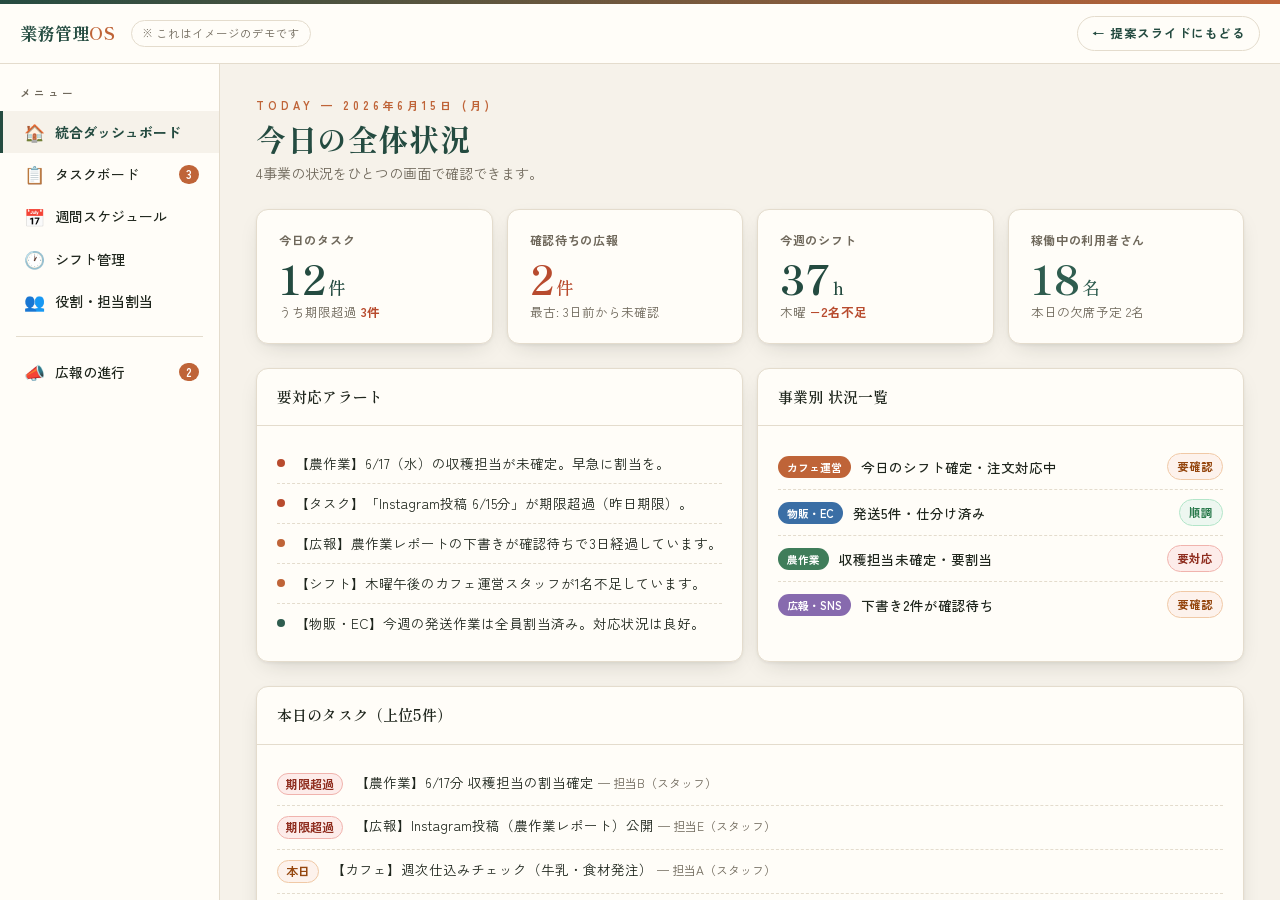
==== commit 35c4de70: "feat: カード均等グリッド化＋各パッケージのスライド提案ページ(slides.html?id=)を追加" ====
--- a/demo/btype/index.html
+++ b/demo/btype/index.html
@@ -575,7 +575,7 @@
   <div class="logo">業務管理<span>OS</span></div>
   <span class="proto-note">※ これはイメージのデモです</span>
   <div class="spacer"></div>
-  <a href="../../index.html#btype-ai" class="back-link">← 解の棚にもどる</a>
+  <a href="../../slides.html?id=btype-ai" class="back-link">← 提案スライドにもどる</a>
 </header>
 
 <!-- MAIN SHELL -->
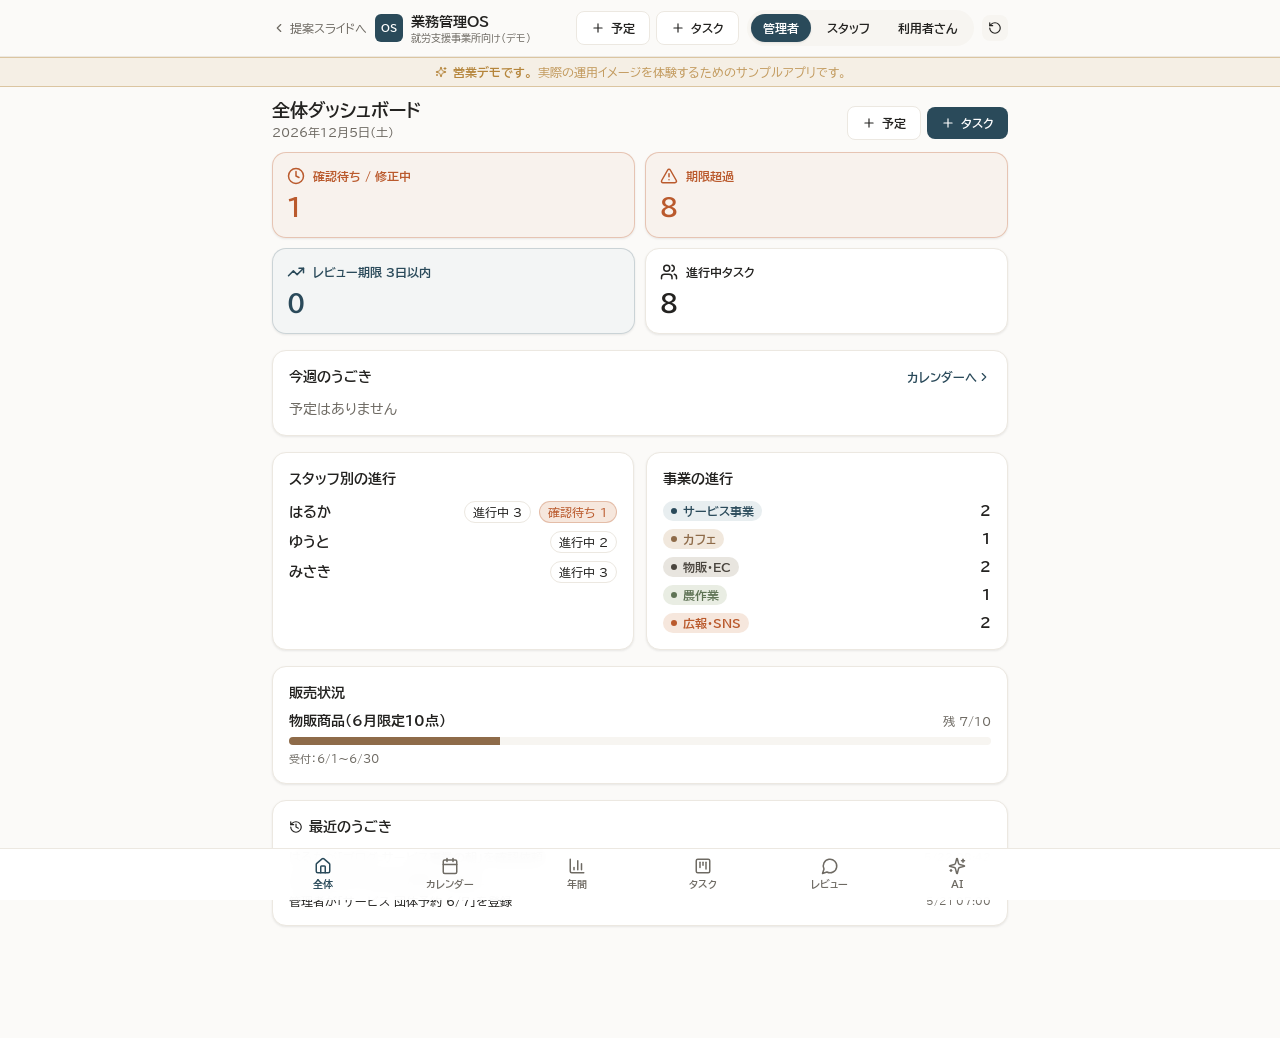
==== commit ef97478a: "feat: B型デモを torogi由来の汎用『業務管理OS』(役割切替/カレンダー/ガント/カンバン/AI段取り)に刷新" ====
--- a/demo/btype/index.html
+++ b/demo/btype/index.html
@@ -1,1570 +1,20 @@
 <!doctype html>
 <html lang="ja">
-<head>
-<meta charset="utf-8" />
-<meta name="viewport" content="width=device-width, initial-scale=1" />
-<title>業務管理OS — デモ | 就労支援事業所向け</title>
-<meta name="description" content="就労支援事業所（B型/A型）向け業務管理OSのインタラクティブ・プロトタイプ。" />
-<meta name="robots" content="noindex,nofollow" />
-<meta name="theme-color" content="#244b40" />
-<link rel="preconnect" href="https://fonts.googleapis.com" />
-<link rel="preconnect" href="https://fonts.gstatic.com" crossorigin />
-<link href="https://fonts.googleapis.com/css2?family=Shippori+Mincho:wght@500;600;700&family=Zen+Kaku+Gothic+New:wght@400;500;700&display=swap" rel="stylesheet" />
-<style>
-/* ============================================================
-   RESET & TOKENS
-   ============================================================ */
-*, *::before, *::after { box-sizing: border-box; margin: 0; padding: 0; }
-html { -webkit-text-size-adjust: 100%; font-size: 16px; }
-
-:root {
-  --paper:        #f6f2ea;
-  --paper-2:      #efe9dd;
-  --surface:      #fffdf8;
-  --ink:          #1f261d;
-  --muted:        #6f685b;
-  --line:         #e4dccd;
-  --forest:       #2f5d4f;
-  --forest-deep:  #244b40;
-  --clay:         #bf6438;
-  --clay-soft:    #d98a5c;
-
-  /* 事業タグ色 */
-  --biz-cafe:     #bf6438;   /* カフェ運営 */
-  --biz-ec:       #3a6ea5;   /* 物販・EC */
-  --biz-farm:     #3f7d5a;   /* 農作業 */
-  --biz-pr:       #876aae;   /* 広報・SNS */
-
-  --radius:       12px;
-  --radius-sm:    8px;
-  --shadow:       0 1px 3px rgba(31,38,29,.06), 0 8px 24px -10px rgba(31,38,29,.22);
-  --shadow-lift:  0 2px 8px rgba(31,38,29,.08), 0 20px 40px -14px rgba(31,38,29,.32);
-
-  --display: "Shippori Mincho", "Hiragino Mincho ProN", "Yu Mincho", serif;
-  --body:    "Zen Kaku Gothic New", system-ui, "Hiragino Kaku Gothic ProN", "Noto Sans JP", sans-serif;
-
-  --sidebar-w: 220px;
-  --header-h:  60px;
-}
-
-body {
-  font-family: var(--body);
-  color: var(--ink);
-  background: var(--paper);
-  line-height: 1.65;
-  -webkit-font-smoothing: antialiased;
-  border-top: 4px solid;
-  border-image: linear-gradient(90deg, var(--forest-deep), var(--clay)) 1;
-  min-height: 100vh;
-}
-
-/* faint grain */
-body::before {
-  content: ""; position: fixed; inset: 0; pointer-events: none; z-index: 0; opacity: .028;
-  background-image: url("data:image/svg+xml,%3Csvg xmlns='http://www.w3.org/2000/svg' width='120' height='120'%3E%3Cfilter id='n'%3E%3CfeTurbulence type='fractalNoise' baseFrequency='.85' numOctaves='2'/%3E%3C/filter%3E%3Crect width='100%25' height='100%25' filter='url(%23n)'/%3E%3C/svg%3E");
-}
-
-/* ============================================================
-   TOP HEADER BAR
-   ============================================================ */
-.top-bar {
-  position: fixed; top: 4px; left: 0; right: 0; height: var(--header-h);
-  background: var(--surface); border-bottom: 1px solid var(--line);
-  z-index: 100; display: flex; align-items: center; padding: 0 20px;
-  gap: 16px;
-}
-.top-bar .logo {
-  font-family: var(--display); font-weight: 700; font-size: 17px;
-  color: var(--forest-deep); letter-spacing: .02em; white-space: nowrap;
-}
-.top-bar .logo span { color: var(--clay); }
-.top-bar .proto-note {
-  font-size: 11.5px; color: var(--muted); border: 1px solid var(--line);
-  padding: 3px 10px; border-radius: 999px; white-space: nowrap; flex-shrink: 0;
-}
-.top-bar .spacer { flex: 1; }
-.top-bar .back-link {
-  font-size: 12.5px; color: var(--forest-deep); text-decoration: none;
-  font-weight: 700; letter-spacing: .04em; border: 1px solid var(--line);
-  padding: 6px 14px; border-radius: 999px; transition: all .16s ease;
-  white-space: nowrap; flex-shrink: 0;
-}
-.top-bar .back-link:hover { background: var(--paper-2); border-color: var(--forest); }
-
-/* ============================================================
-   LAYOUT: SIDEBAR + CONTENT
-   ============================================================ */
-.shell {
-  position: fixed; top: calc(4px + var(--header-h)); bottom: 0;
-  left: 0; right: 0; display: flex; z-index: 1;
-}
-
-/* Sidebar */
-.sidebar {
-  width: var(--sidebar-w); flex-shrink: 0;
-  background: var(--surface); border-right: 1px solid var(--line);
-  overflow-y: auto; padding: 20px 0 32px;
-}
-.sidebar .nav-label {
-  font-size: 10.5px; letter-spacing: .28em; text-transform: uppercase;
-  color: var(--muted); font-weight: 700; padding: 0 20px; margin-bottom: 10px;
-}
-.nav-item {
-  display: flex; align-items: center; gap: 10px;
-  padding: 10px 20px; cursor: pointer; border-radius: 0;
-  font-size: 14px; font-weight: 500; color: var(--ink);
-  transition: background .14s ease, color .14s ease;
-  border-left: 3px solid transparent;
-  line-height: 1.3; user-select: none;
-}
-.nav-item:hover { background: var(--paper); }
-.nav-item.active {
-  background: var(--paper); color: var(--forest-deep);
-  border-left-color: var(--forest-deep); font-weight: 700;
-}
-.nav-item .icon { font-size: 17px; width: 22px; text-align: center; flex-shrink: 0; }
-.nav-item .label { flex: 1; }
-.nav-item .count {
-  font-size: 11px; background: var(--clay); color: #fff;
-  padding: 2px 7px; border-radius: 999px; font-weight: 700;
-}
-.sidebar .divider { height: 1px; background: var(--line); margin: 14px 16px; }
-
-/* Content area */
-.content {
-  flex: 1; overflow-y: auto; padding: 32px 36px;
-  background: var(--paper);
-}
-@media (max-width: 900px) {
-  :root { --sidebar-w: 0px; }
-  .sidebar { display: none; }
-  .content { padding: 20px 16px; }
-  .top-bar .logo { font-size: 14px; }
-}
-
-/* ============================================================
-   VIEWS (tab panels)
-   ============================================================ */
-.view { display: none; }
-.view.active { display: block; }
-
-/* ============================================================
-   SECTION HEADER
-   ============================================================ */
-.section-header {
-  margin-bottom: 24px;
-}
-.section-header .kicker {
-  font-size: 11px; letter-spacing: .36em; text-transform: uppercase;
-  color: var(--clay); font-weight: 700; margin-bottom: 6px;
-}
-.section-header h2 {
-  font-family: var(--display); font-size: clamp(22px, 3.5vw, 30px);
-  font-weight: 700; color: var(--forest-deep); letter-spacing: .02em; line-height: 1.2;
-}
-.section-header .sub {
-  color: var(--muted); font-size: 14px; margin-top: 6px;
-}
-
-/* ============================================================
-   CARDS / SURFACE
-   ============================================================ */
-.card {
-  background: var(--surface); border: 1px solid var(--line);
-  border-radius: var(--radius); box-shadow: var(--shadow);
-  overflow: hidden;
-}
-.card-header {
-  padding: 16px 20px; border-bottom: 1px solid var(--line);
-  display: flex; align-items: center; justify-content: space-between;
-}
-.card-header h3 {
-  font-family: var(--display); font-size: 15px; font-weight: 600;
-  color: var(--ink); letter-spacing: .01em;
-}
-.card-body { padding: 18px 20px; }
-
-/* ============================================================
-   VIEW 1: DASHBOARD
-   ============================================================ */
-.dash-grid {
-  display: grid;
-  grid-template-columns: repeat(4, 1fr);
-  gap: 14px;
-  margin-bottom: 24px;
-}
-@media (max-width: 1100px) { .dash-grid { grid-template-columns: repeat(2, 1fr); } }
-@media (max-width: 640px)  { .dash-grid { grid-template-columns: 1fr; } }
-
-.kpi-card {
-  background: var(--surface); border: 1px solid var(--line);
-  border-radius: var(--radius); padding: 20px 22px;
-  box-shadow: var(--shadow);
-}
-.kpi-card .kpi-label {
-  font-size: 12px; letter-spacing: .06em; color: var(--muted);
-  font-weight: 700; margin-bottom: 8px; text-transform: uppercase;
-}
-.kpi-card .kpi-value {
-  font-family: var(--display); font-size: 40px; font-weight: 700;
-  color: var(--forest-deep); line-height: 1; margin-bottom: 4px;
-}
-.kpi-card .kpi-value .unit {
-  font-size: 18px; font-weight: 500; margin-left: 2px;
-}
-.kpi-card .kpi-sub {
-  font-size: 12.5px; color: var(--muted);
-}
-.kpi-card.warn .kpi-value { color: #b84b2e; }
-.kpi-card.ok   .kpi-value { color: var(--forest); }
-
-.dash-row {
-  display: grid; grid-template-columns: 1fr 1fr; gap: 14px; margin-bottom: 24px;
-}
-@media (max-width: 840px) { .dash-row { grid-template-columns: 1fr; } }
-
-.alert-list { list-style: none; }
-.alert-item {
-  display: flex; align-items: flex-start; gap: 10px;
-  padding: 10px 0; border-bottom: 1px dashed var(--line);
-  font-size: 13.5px; line-height: 1.4;
-}
-.alert-item:last-child { border-bottom: none; }
-.alert-dot {
-  width: 8px; height: 8px; border-radius: 50%;
-  flex-shrink: 0; margin-top: 5px;
-}
-.dot-warn  { background: #b84b2e; }
-.dot-info  { background: var(--clay); }
-.dot-ok    { background: var(--forest); }
-
-.biz-status-list { list-style: none; }
-.biz-status-item {
-  display: flex; align-items: center; gap: 10px;
-  padding: 9px 0; border-bottom: 1px dashed var(--line);
-  font-size: 13.5px;
-}
-.biz-status-item:last-child { border-bottom: none; }
-.biz-tag {
-  display: inline-block; font-size: 11px; font-weight: 700;
-  padding: 2px 9px; border-radius: 999px; color: #fff; white-space: nowrap; flex-shrink: 0;
-}
-.biz-cafe { background: var(--biz-cafe); }
-.biz-ec   { background: var(--biz-ec); }
-.biz-farm { background: var(--biz-farm); }
-.biz-pr   { background: var(--biz-pr); }
-
-.biz-name { flex: 1; font-weight: 500; }
-.biz-status-badge {
-  font-size: 11.5px; font-weight: 700; padding: 3px 9px; border-radius: 999px;
-}
-.status-ok      { background: #edf7f0; color: #2a7a4c; border: 1px solid #b3e5c9; }
-.status-warn    { background: #fdf2ec; color: #95470f; border: 1px solid #f0c9a6; }
-.status-issue   { background: #fdecea; color: #8f2d1f; border: 1px solid #f0b3ad; }
-
-/* ============================================================
-   VIEW 2: KANBAN
-   ============================================================ */
-.kanban {
-  display: grid;
-  grid-template-columns: repeat(4, minmax(0, 1fr));
-  gap: 14px; align-items: start;
-}
-@media (max-width: 1000px) { .kanban { grid-template-columns: repeat(2, 1fr); } }
-@media (max-width: 600px)  { .kanban { grid-template-columns: 1fr; } }
-
-.kanban-col {
-  background: var(--paper-2); border: 1px solid var(--line);
-  border-radius: var(--radius); overflow: hidden;
-}
-.kanban-col-head {
-  padding: 12px 16px; border-bottom: 1px solid var(--line);
-  display: flex; align-items: center; gap: 8px;
-}
-.col-title {
-  font-size: 13px; font-weight: 700; letter-spacing: .04em;
-  color: var(--ink); flex: 1;
-}
-.col-count {
-  font-size: 11.5px; background: var(--line); color: var(--muted);
-  padding: 2px 8px; border-radius: 999px; font-weight: 700;
-}
-.col-indicator {
-  width: 8px; height: 8px; border-radius: 50%; flex-shrink: 0;
-}
-.ind-todo    { background: var(--muted); }
-.ind-doing   { background: #3a6ea5; }
-.ind-review  { background: var(--clay); }
-.ind-done    { background: var(--forest); }
-
-.kanban-cards { padding: 10px; display: flex; flex-direction: column; gap: 8px; }
-
-.task-card {
-  background: var(--surface); border: 1px solid var(--line);
-  border-radius: var(--radius-sm); padding: 12px 13px;
-  box-shadow: var(--shadow); transition: transform .15s ease, box-shadow .15s ease;
-  cursor: pointer;
-}
-.task-card:hover { transform: translateY(-2px); box-shadow: var(--shadow-lift); }
-.task-card.overdue { border-left: 3px solid #b84b2e; }
-
-.task-title { font-size: 13.5px; font-weight: 600; color: var(--ink); margin-bottom: 7px; line-height: 1.35; }
-.task-meta { display: flex; flex-wrap: wrap; gap: 5px; align-items: center; }
-.task-tag {
-  font-size: 10.5px; font-weight: 700; padding: 2px 7px;
-  border-radius: 999px; color: #fff; white-space: nowrap;
-}
-.role-badge {
-  font-size: 10.5px; font-weight: 700; padding: 2px 7px;
-  border-radius: 999px; white-space: nowrap;
-}
-.role-staff { background: #eef1f6; color: #3a567e; border: 1px solid #cdd8e8; }
-.role-user  { background: #f1f8ec; color: #3d6b25; border: 1px solid #c0dda5; }
-
-.task-footer {
-  display: flex; align-items: center; justify-content: space-between;
-  margin-top: 9px; padding-top: 8px; border-top: 1px dashed var(--line);
-}
-.task-assignee { font-size: 11.5px; color: var(--muted); }
-.task-due { font-size: 11.5px; color: var(--muted); }
-.task-due.overdue { color: #b84b2e; font-weight: 700; }
-
-/* ============================================================
-   VIEW 3: WEEKLY SCHEDULE
-   ============================================================ */
-.week-header-row {
-  display: grid; grid-template-columns: 70px repeat(5, 1fr);
-  gap: 2px; margin-bottom: 6px;
-}
-.week-day-head {
-  text-align: center; font-size: 12px; font-weight: 700;
-  color: var(--muted); letter-spacing: .06em; padding: 6px 0;
-}
-.week-day-head.today { color: var(--forest-deep); }
-.week-day-date { font-family: var(--display); font-size: 20px; font-weight: 600; line-height: 1; }
-
-.week-grid {
-  display: grid; grid-template-columns: 70px repeat(5, 1fr);
-  gap: 2px;
-}
-.week-time-label {
-  font-size: 11px; color: var(--muted); text-align: right;
-  padding: 0 8px; line-height: 1; padding-top: 6px; font-weight: 500;
-}
-.week-cell {
-  background: var(--surface); border: 1px solid var(--line);
-  border-radius: 6px; min-height: 52px; padding: 4px;
-  position: relative; transition: background .12s;
-}
-.week-cell:hover { background: var(--paper-2); }
-.week-event {
-  border-radius: 5px; padding: 4px 7px;
-  font-size: 11.5px; font-weight: 600; color: #fff;
-  margin-bottom: 2px; line-height: 1.3; cursor: pointer;
-  transition: opacity .14s;
-}
-.week-event:hover { opacity: .85; }
-.ev-cafe { background: var(--biz-cafe); }
-.ev-ec   { background: var(--biz-ec); }
-.ev-farm { background: var(--biz-farm); }
-.ev-pr   { background: var(--biz-pr); }
-.ev-admin { background: var(--muted); }
-
-.week-legend {
-  display: flex; flex-wrap: wrap; gap: 10px; margin-bottom: 16px;
-}
-.legend-item {
-  display: flex; align-items: center; gap: 6px;
-  font-size: 12.5px; color: var(--ink);
-}
-.legend-dot {
-  width: 10px; height: 10px; border-radius: 3px;
-}
-
-/* ============================================================
-   VIEW 4: SHIFT
-   ============================================================ */
-.shift-grid-wrap { overflow-x: auto; }
-.shift-grid {
-  width: 100%; border-collapse: collapse;
-  font-size: 13px; min-width: 640px;
-}
-.shift-grid th, .shift-grid td {
-  border: 1px solid var(--line); padding: 10px 12px;
-  text-align: center; vertical-align: middle;
-}
-.shift-grid th {
-  background: var(--paper-2); font-weight: 700;
-  font-size: 12px; letter-spacing: .04em; color: var(--ink);
-}
-.shift-grid .col-name {
-  text-align: left; font-weight: 700; padding-left: 16px;
-  background: var(--paper-2); white-space: nowrap;
-}
-.shift-cell-in {
-  background: #edf7f0; color: #2a7a4c; font-weight: 700;
-  border-radius: 5px; padding: 4px 8px; display: inline-block;
-  font-size: 12px;
-}
-.shift-cell-out {
-  color: var(--muted); font-size: 12px;
-}
-.shift-shortage {
-  background: #fdecea; color: #8f2d1f;
-  font-size: 11px; font-weight: 700; border-radius: 5px;
-  padding: 3px 7px; display: inline-block; margin-top: 3px;
-}
-.shift-surplus {
-  background: #edf7f0; color: #2a7a4c;
-  font-size: 11px; font-weight: 700; border-radius: 5px;
-  padding: 3px 7px; display: inline-block; margin-top: 3px;
-}
-.shift-day-head { min-width: 80px; }
-.shift-total-row td {
-  background: var(--paper); font-weight: 700; font-size: 12px;
-}
-
-/* ============================================================
-   VIEW 5: ROLE ASSIGNMENT
-   ============================================================ */
-.role-grid {
-  display: grid; grid-template-columns: repeat(auto-fill, minmax(280px, 1fr));
-  gap: 14px;
-}
-.role-card {
-  background: var(--surface); border: 1px solid var(--line);
-  border-radius: var(--radius); box-shadow: var(--shadow); padding: 18px 20px;
-}
-.role-card .staff-name {
-  font-family: var(--display); font-size: 17px; font-weight: 700;
-  color: var(--forest-deep); margin-bottom: 4px;
-}
-.role-card .staff-title {
-  font-size: 12px; color: var(--muted); margin-bottom: 12px; letter-spacing: .02em;
-}
-.role-card .user-chips {
-  display: flex; flex-wrap: wrap; gap: 6px;
-}
-.user-chip {
-  display: inline-flex; align-items: center; gap: 5px;
-  background: var(--paper); border: 1px solid var(--line);
-  border-radius: 999px; padding: 4px 11px;
-  font-size: 12.5px; font-weight: 500; color: var(--ink);
-}
-.user-chip .chip-icon { font-size: 13px; }
-.role-card .staff-biz {
-  display: flex; flex-wrap: wrap; gap: 5px; margin-bottom: 12px;
-}
-
-/* ============================================================
-   VIEW 6: PR / CONTENT
-   ============================================================ */
-.pr-kanban {
-  display: grid; grid-template-columns: repeat(3, 1fr); gap: 14px;
-}
-@media (max-width: 800px) { .pr-kanban { grid-template-columns: 1fr; } }
-
-.pr-col {
-  background: var(--paper-2); border: 1px solid var(--line);
-  border-radius: var(--radius); overflow: hidden;
-}
-.pr-col-head {
-  padding: 11px 16px; border-bottom: 1px solid var(--line);
-  display: flex; align-items: center; gap: 8px;
-}
-.pr-col-head .col-title { font-size: 13.5px; font-weight: 700; color: var(--ink); flex: 1; }
-
-.pr-cards { padding: 10px; display: flex; flex-direction: column; gap: 8px; }
-
-.pr-card {
-  background: var(--surface); border: 1px solid var(--line);
-  border-radius: var(--radius-sm); padding: 13px 14px;
-  box-shadow: var(--shadow); cursor: pointer;
-  transition: transform .15s ease, box-shadow .15s ease;
-}
-.pr-card:hover { transform: translateY(-2px); box-shadow: var(--shadow-lift); }
-.pr-card .pr-title { font-size: 13.5px; font-weight: 600; margin-bottom: 6px; line-height: 1.35; }
-.pr-card .pr-meta  { display: flex; gap: 6px; flex-wrap: wrap; }
-.pr-card .pr-date  { font-size: 11.5px; color: var(--muted); margin-top: 8px; }
-
-/* AI Draft button area */
-.ai-draft-area {
-  background: var(--surface); border: 1px solid var(--line);
-  border-radius: var(--radius); padding: 22px 24px;
-  margin-bottom: 24px; box-shadow: var(--shadow);
-}
-.ai-draft-area h3 {
-  font-family: var(--display); font-size: 17px; font-weight: 700;
-  color: var(--forest-deep); margin-bottom: 6px;
-}
-.ai-draft-area .ai-desc { font-size: 13.5px; color: var(--muted); margin-bottom: 14px; }
-.ai-controls { display: flex; flex-wrap: wrap; gap: 10px; align-items: center; margin-bottom: 14px; }
-.select-biz {
-  font-family: var(--body); font-size: 13.5px; color: var(--ink);
-  background: var(--paper); border: 1px solid var(--line);
-  border-radius: var(--radius-sm); padding: 8px 12px;
-  cursor: pointer; outline: none;
-}
-.select-biz:focus { border-color: var(--forest); }
-.btn-ai {
-  display: inline-flex; align-items: center; gap: 7px;
-  background: var(--forest-deep); color: #fff;
-  font-family: var(--body); font-size: 13.5px; font-weight: 700;
-  border: none; border-radius: var(--radius-sm); padding: 9px 18px;
-  cursor: pointer; transition: background .15s ease; letter-spacing: .02em;
-}
-.btn-ai:hover { background: var(--forest); }
-.btn-ai:disabled { background: var(--muted); cursor: not-allowed; }
-.btn-ai .ai-icon { font-size: 15px; }
-.ai-loading {
-  display: none; align-items: center; gap: 8px;
-  font-size: 13px; color: var(--muted);
-}
-.ai-loading.visible { display: flex; }
-.spinner {
-  width: 16px; height: 16px; border: 2px solid var(--line);
-  border-top-color: var(--forest); border-radius: 50%;
-  animation: spin .7s linear infinite; flex-shrink: 0;
-}
-@keyframes spin { to { transform: rotate(360deg); } }
-.draft-result { display: none; }
-.draft-result.visible { display: block; }
-.draft-textarea {
-  width: 100%; font-family: var(--body); font-size: 13.5px;
-  color: var(--ink); background: var(--paper); border: 1px solid var(--line);
-  border-radius: var(--radius-sm); padding: 12px 14px;
-  resize: vertical; line-height: 1.65; min-height: 130px; outline: none;
-}
-.draft-textarea:focus { border-color: var(--forest); }
-.draft-actions { display: flex; gap: 8px; margin-top: 10px; }
-.btn-outline {
-  font-family: var(--body); font-size: 12.5px; font-weight: 700;
-  color: var(--forest-deep); background: transparent;
-  border: 1px solid var(--forest); border-radius: var(--radius-sm);
-  padding: 7px 14px; cursor: pointer; transition: all .14s ease;
-  letter-spacing: .02em;
-}
-.btn-outline:hover { background: var(--forest); color: #fff; }
-
-/* ============================================================
-   SHARED UTILITIES
-   ============================================================ */
-.row-grid {
-  display: grid; grid-template-columns: 1fr 1fr; gap: 14px; margin-bottom: 24px;
-}
-@media (max-width: 760px) { .row-grid { grid-template-columns: 1fr; } }
-.mb-24 { margin-bottom: 24px; }
-
-.badge {
-  display: inline-block; font-size: 11px; font-weight: 700;
-  padding: 3px 9px; border-radius: 999px; white-space: nowrap;
-}
-
-.chip-count {
-  display: inline-block; font-size: 10.5px; background: var(--clay);
-  color: #fff; border-radius: 999px; padding: 2px 7px; font-weight: 700;
-  margin-left: 4px;
-}
-
-</style>
-</head>
-<body>
-
-<!-- TOP HEADER BAR -->
-<header class="top-bar">
-  <div class="logo">業務管理<span>OS</span></div>
-  <span class="proto-note">※ これはイメージのデモです</span>
-  <div class="spacer"></div>
-  <a href="../../slides.html?id=btype-ai" class="back-link">← 提案スライドにもどる</a>
-</header>
-
-<!-- MAIN SHELL -->
-<div class="shell">
-
-  <!-- SIDEBAR NAV -->
-  <nav class="sidebar" role="navigation" aria-label="メニュー">
-    <div class="nav-label">メニュー</div>
-
-    <div class="nav-item active" data-view="dashboard" role="button" tabindex="0" aria-current="page">
-      <span class="icon">🏠</span>
-      <span class="label">統合ダッシュボード</span>
-    </div>
-    <div class="nav-item" data-view="kanban" role="button" tabindex="0">
-      <span class="icon">📋</span>
-      <span class="label">タスクボード</span>
-      <span class="count">3</span>
-    </div>
-    <div class="nav-item" data-view="schedule" role="button" tabindex="0">
-      <span class="icon">📅</span>
-      <span class="label">週間スケジュール</span>
-    </div>
-    <div class="nav-item" data-view="shift" role="button" tabindex="0">
-      <span class="icon">🕐</span>
-      <span class="label">シフト管理</span>
-    </div>
-    <div class="nav-item" data-view="role" role="button" tabindex="0">
-      <span class="icon">👥</span>
-      <span class="label">役割・担当割当</span>
-    </div>
-
-    <div class="divider"></div>
-
-    <div class="nav-item" data-view="pr" role="button" tabindex="0">
-      <span class="icon">📣</span>
-      <span class="label">広報の進行</span>
-      <span class="count">2</span>
-    </div>
-  </nav>
-
-  <!-- CONTENT AREA -->
-  <main class="content" id="content">
-
-    <!-- ====================================================
-         VIEW 1: DASHBOARD
-         ==================================================== -->
-    <section class="view active" id="view-dashboard">
-      <div class="section-header">
-        <div class="kicker">Today — 2026年6月15日 (月)</div>
-        <h2>今日の全体状況</h2>
-        <p class="sub">4事業の状況をひとつの画面で確認できます。</p>
-      </div>
-
-      <!-- KPI row -->
-      <div class="dash-grid">
-        <div class="kpi-card">
-          <div class="kpi-label">今日のタスク</div>
-          <div class="kpi-value">12<span class="unit">件</span></div>
-          <div class="kpi-sub">うち期限超過 <strong style="color:#b84b2e">3件</strong></div>
-        </div>
-        <div class="kpi-card warn">
-          <div class="kpi-label">確認待ちの広報</div>
-          <div class="kpi-value">2<span class="unit">件</span></div>
-          <div class="kpi-sub">最古: 3日前から未確認</div>
-        </div>
-        <div class="kpi-card">
-          <div class="kpi-label">今週のシフト</div>
-          <div class="kpi-value">37<span class="unit">h</span></div>
-          <div class="kpi-sub">木曜 <strong style="color:#b84b2e">−2名不足</strong></div>
-        </div>
-        <div class="kpi-card ok">
-          <div class="kpi-label">稼働中の利用者さん</div>
-          <div class="kpi-value">18<span class="unit">名</span></div>
-          <div class="kpi-sub">本日の欠席予定 2名</div>
-        </div>
-      </div>
-
-      <!-- Alert + Biz status row -->
-      <div class="dash-row">
-        <div class="card">
-          <div class="card-header">
-            <h3>要対応アラート</h3>
-          </div>
-          <div class="card-body">
-            <ul class="alert-list">
-              <li class="alert-item">
-                <span class="alert-dot dot-warn"></span>
-                <span>【農作業】6/17（水）の収穫担当が未確定。早急に割当を。</span>
-              </li>
-              <li class="alert-item">
-                <span class="alert-dot dot-warn"></span>
-                <span>【タスク】「Instagram投稿 6/15分」が期限超過（昨日期限）。</span>
-              </li>
-              <li class="alert-item">
-                <span class="alert-dot dot-info"></span>
-                <span>【広報】農作業レポートの下書きが確認待ちで3日経過しています。</span>
-              </li>
-              <li class="alert-item">
-                <span class="alert-dot dot-info"></span>
-                <span>【シフト】木曜午後のカフェ運営スタッフが1名不足しています。</span>
-              </li>
-              <li class="alert-item">
-                <span class="alert-dot dot-ok"></span>
-                <span>【物販・EC】今週の発送作業は全員割当済み。対応状況は良好。</span>
-              </li>
-            </ul>
-          </div>
-        </div>
-
-        <div class="card">
-          <div class="card-header">
-            <h3>事業別 状況一覧</h3>
-          </div>
-          <div class="card-body">
-            <ul class="biz-status-list">
-              <li class="biz-status-item">
-                <span class="biz-tag biz-cafe">カフェ運営</span>
-                <span class="biz-name">今日のシフト確定・注文対応中</span>
-                <span class="biz-status-badge status-warn">要確認</span>
-              </li>
-              <li class="biz-status-item">
-                <span class="biz-tag biz-ec">物販・EC</span>
-                <span class="biz-name">発送5件・仕分け済み</span>
-                <span class="biz-status-badge status-ok">順調</span>
-              </li>
-              <li class="biz-status-item">
-                <span class="biz-tag biz-farm">農作業</span>
-                <span class="biz-name">収穫担当未確定・要割当</span>
-                <span class="biz-status-badge status-issue">要対応</span>
-              </li>
-              <li class="biz-status-item">
-                <span class="biz-tag biz-pr">広報・SNS</span>
-                <span class="biz-name">下書き2件が確認待ち</span>
-                <span class="biz-status-badge status-warn">要確認</span>
-              </li>
-            </ul>
-          </div>
-        </div>
-      </div>
-
-      <!-- Today tasks preview -->
-      <div class="card mb-24">
-        <div class="card-header">
-          <h3>本日のタスク（上位5件）</h3>
-        </div>
-        <div class="card-body">
-          <ul class="alert-list">
-            <li class="alert-item" style="gap:12px">
-              <span style="font-size:12px;background:#fdecea;color:#8f2d1f;border:1px solid #f0b3ad;border-radius:999px;padding:2px 8px;font-weight:700;white-space:nowrap">期限超過</span>
-              <span style="flex:1">【農作業】6/17分 収穫担当の割当確定 <span style="color:var(--muted);font-size:12px">— 担当B（スタッフ）</span></span>
-            </li>
-            <li class="alert-item" style="gap:12px">
-              <span style="font-size:12px;background:#fdecea;color:#8f2d1f;border:1px solid #f0b3ad;border-radius:999px;padding:2px 8px;font-weight:700;white-space:nowrap">期限超過</span>
-              <span style="flex:1">【広報】Instagram投稿（農作業レポート）公開 <span style="color:var(--muted);font-size:12px">— 担当E（スタッフ）</span></span>
-            </li>
-            <li class="alert-item" style="gap:12px">
-              <span style="font-size:12px;background:#fdf2ec;color:#95470f;border:1px solid #f0c9a6;border-radius:999px;padding:2px 8px;font-weight:700;white-space:nowrap">本日</span>
-              <span style="flex:1">【カフェ】週次仕込みチェック（牛乳・食材発注） <span style="color:var(--muted);font-size:12px">— 担当A（スタッフ）</span></span>
-            </li>
-            <li class="alert-item" style="gap:12px">
-              <span style="font-size:12px;background:#fdf2ec;color:#95470f;border:1px solid #f0c9a6;border-radius:999px;padding:2px 8px;font-weight:700;white-space:nowrap">本日</span>
-              <span style="flex:1">【物販】Amazon出品ページ写真差替え <span style="color:var(--muted);font-size:12px">— 利用者③（利用者さん）</span></span>
-            </li>
-            <li class="alert-item" style="gap:12px">
-              <span style="font-size:12px;background:#edf7f0;color:#2a7a4c;border:1px solid #b3e5c9;border-radius:999px;padding:2px 8px;font-weight:700;white-space:nowrap">今週</span>
-              <span style="flex:1">【物販】梱包作業（6件分） <span style="color:var(--muted);font-size:12px">— 利用者①②⑤（利用者さん）</span></span>
-            </li>
-          </ul>
-        </div>
-      </div>
-
-    </section>
-
-
-    <!-- ====================================================
-         VIEW 2: KANBAN
-         ==================================================== -->
-    <section class="view" id="view-kanban">
-      <div class="section-header">
-        <div class="kicker">Task Board</div>
-        <h2>タスクボード</h2>
-        <p class="sub">事業横断のタスクを4ステージで管理。カードの色・バッジで担当と事業を識別できます。</p>
-      </div>
-
-      <div class="kanban">
-
-        <!-- 未着手 -->
-        <div class="kanban-col">
-          <div class="kanban-col-head">
-            <span class="col-indicator ind-todo"></span>
-            <span class="col-title">未着手</span>
-            <span class="col-count">4</span>
-          </div>
-          <div class="kanban-cards">
-
-            <div class="task-card">
-              <div class="task-title">カフェ週次メニュー更新（7月分）</div>
-              <div class="task-meta">
-                <span class="task-tag biz-cafe" style="background:var(--biz-cafe)">カフェ運営</span>
-                <span class="role-badge role-staff">スタッフ</span>
-              </div>
-              <div class="task-footer">
-                <span class="task-assignee">担当A</span>
-                <span class="task-due">6/22</span>
-              </div>
-            </div>
-
-            <div class="task-card">
-              <div class="task-title">EC新商品の説明文作成（焼き菓子セット）</div>
-              <div class="task-meta">
-                <span class="task-tag" style="background:var(--biz-ec)">物販・EC</span>
-                <span class="role-badge role-user">利用者さん</span>
-              </div>
-              <div class="task-footer">
-                <span class="task-assignee">利用者④</span>
-                <span class="task-due">6/20</span>
-              </div>
-            </div>
-
-            <div class="task-card">
-              <div class="task-title">農場区画の草刈りスケジュール調整</div>
-              <div class="task-meta">
-                <span class="task-tag" style="background:var(--biz-farm)">農作業</span>
-                <span class="role-badge role-staff">スタッフ</span>
-              </div>
-              <div class="task-footer">
-                <span class="task-assignee">担当C</span>
-                <span class="task-due">6/18</span>
-              </div>
-            </div>
-
-            <div class="task-card">
-              <div class="task-title">広報月次レポート（6月分）</div>
-              <div class="task-meta">
-                <span class="task-tag" style="background:var(--biz-pr)">広報・SNS</span>
-                <span class="role-badge role-staff">スタッフ</span>
-              </div>
-              <div class="task-footer">
-                <span class="task-assignee">担当E</span>
-                <span class="task-due">6/30</span>
-              </div>
-            </div>
-
-          </div>
-        </div>
-
-        <!-- 作業中 -->
-        <div class="kanban-col">
-          <div class="kanban-col-head">
-            <span class="col-indicator ind-doing"></span>
-            <span class="col-title">作業中</span>
-            <span class="col-count">3</span>
-          </div>
-          <div class="kanban-cards">
-
-            <div class="task-card">
-              <div class="task-title">Amazon出品ページ写真差替え</div>
-              <div class="task-meta">
-                <span class="task-tag" style="background:var(--biz-ec)">物販・EC</span>
-                <span class="role-badge role-user">利用者さん</span>
-              </div>
-              <div class="task-footer">
-                <span class="task-assignee">利用者③</span>
-                <span class="task-due">6/15</span>
-              </div>
-            </div>
-
-            <div class="task-card">
-              <div class="task-title">カフェ仕込みチェック・食材発注</div>
-              <div class="task-meta">
-                <span class="task-tag biz-cafe" style="background:var(--biz-cafe)">カフェ運営</span>
-                <span class="role-badge role-staff">スタッフ</span>
-              </div>
-              <div class="task-footer">
-                <span class="task-assignee">担当A</span>
-                <span class="task-due">6/15</span>
-              </div>
-            </div>
-
-            <div class="task-card">
-              <div class="task-title">Instagram投稿（農作業体験レポート）下書き</div>
-              <div class="task-meta">
-                <span class="task-tag" style="background:var(--biz-pr)">広報・SNS</span>
-                <span class="role-badge role-user">利用者さん</span>
-              </div>
-              <div class="task-footer">
-                <span class="task-assignee">利用者⑥</span>
-                <span class="task-due">6/17</span>
-              </div>
-            </div>
-
-          </div>
-        </div>
-
-        <!-- 確認待ち -->
-        <div class="kanban-col">
-          <div class="kanban-col-head">
-            <span class="col-indicator ind-review"></span>
-            <span class="col-title">確認待ち</span>
-            <span class="col-count">3</span>
-          </div>
-          <div class="kanban-cards">
-
-            <div class="task-card overdue">
-              <div class="task-title">6/17分 収穫担当の割当確定</div>
-              <div class="task-meta">
-                <span class="task-tag" style="background:var(--biz-farm)">農作業</span>
-                <span class="role-badge role-staff">スタッフ</span>
-              </div>
-              <div class="task-footer">
-                <span class="task-assignee">確認: 管理者</span>
-                <span class="task-due overdue">6/13 期限超過</span>
-              </div>
-            </div>
-
-            <div class="task-card overdue">
-              <div class="task-title">Instagram投稿（農作業レポート）公開承認</div>
-              <div class="task-meta">
-                <span class="task-tag" style="background:var(--biz-pr)">広報・SNS</span>
-                <span class="role-badge role-staff">スタッフ</span>
-              </div>
-              <div class="task-footer">
-                <span class="task-assignee">確認: 管理者</span>
-                <span class="task-due overdue">6/14 期限超過</span>
-              </div>
-            </div>
-
-            <div class="task-card">
-              <div class="task-title">梱包作業 6件 検品確認</div>
-              <div class="task-meta">
-                <span class="task-tag" style="background:var(--biz-ec)">物販・EC</span>
-                <span class="role-badge role-staff">スタッフ</span>
-              </div>
-              <div class="task-footer">
-                <span class="task-assignee">確認: 担当B</span>
-                <span class="task-due">6/16</span>
-              </div>
-            </div>
-
-          </div>
-        </div>
-
-        <!-- 完了 -->
-        <div class="kanban-col">
-          <div class="kanban-col-head">
-            <span class="col-indicator ind-done"></span>
-            <span class="col-title">完了</span>
-            <span class="col-count">5</span>
-          </div>
-          <div class="kanban-cards">
-
-            <div class="task-card" style="opacity:.72">
-              <div class="task-title">今週の発送5件 梱包完了</div>
-              <div class="task-meta">
-                <span class="task-tag" style="background:var(--biz-ec)">物販・EC</span>
-                <span class="role-badge role-user">利用者さん</span>
-              </div>
-              <div class="task-footer">
-                <span class="task-assignee">利用者①②⑤</span>
-                <span class="task-due" style="color:var(--forest)">完了 6/14</span>
-              </div>
-            </div>
-
-            <div class="task-card" style="opacity:.72">
-              <div class="task-title">カフェ先週売上集計・報告</div>
-              <div class="task-meta">
-                <span class="task-tag biz-cafe" style="background:var(--biz-cafe)">カフェ運営</span>
-                <span class="role-badge role-staff">スタッフ</span>
-              </div>
-              <div class="task-footer">
-                <span class="task-assignee">担当A</span>
-                <span class="task-due" style="color:var(--forest)">完了 6/13</span>
-              </div>
-            </div>
-
-            <div class="task-card" style="opacity:.72">
-              <div class="task-title">6月シフト表の配布</div>
-              <div class="task-meta">
-                <span class="role-badge role-staff">スタッフ</span>
-              </div>
-              <div class="task-footer">
-                <span class="task-assignee">担当B</span>
-                <span class="task-due" style="color:var(--forest)">完了 6/10</span>
-              </div>
-            </div>
-
-          </div>
-        </div>
-
-      </div>
-    </section>
-
-
-    <!-- ====================================================
-         VIEW 3: WEEKLY SCHEDULE
-         ==================================================== -->
-    <section class="view" id="view-schedule">
-      <div class="section-header">
-        <div class="kicker">Weekly View — 2026年6月15日〜6月19日</div>
-        <h2>週間スケジュール</h2>
-        <p class="sub">4事業の予定を横断で確認。重なりや抜けが一目でわかります。</p>
-      </div>
-
-      <!-- Legend -->
-      <div class="week-legend mb-24">
-        <div class="legend-item"><span class="legend-dot" style="background:var(--biz-cafe)"></span>カフェ運営</div>
-        <div class="legend-item"><span class="legend-dot" style="background:var(--biz-ec)"></span>物販・EC</div>
-        <div class="legend-item"><span class="legend-dot" style="background:var(--biz-farm)"></span>農作業</div>
-        <div class="legend-item"><span class="legend-dot" style="background:var(--biz-pr)"></span>広報・SNS</div>
-        <div class="legend-item"><span class="legend-dot" style="background:var(--muted)"></span>全体・管理</div>
-      </div>
-
-      <div class="card">
-        <div class="card-body" style="padding:16px">
-
-          <!-- Header row -->
-          <div class="week-header-row" style="margin-bottom:10px">
-            <div></div>
-            <div class="week-day-head today">
-              <div>月</div>
-              <div class="week-day-date" style="color:var(--clay)">15</div>
-            </div>
-            <div class="week-day-head">
-              <div>火</div>
-              <div class="week-day-date">16</div>
-            </div>
-            <div class="week-day-head">
-              <div>水</div>
-              <div class="week-day-date">17</div>
-            </div>
-            <div class="week-day-head">
-              <div>木</div>
-              <div class="week-day-date">18</div>
-            </div>
-            <div class="week-day-head">
-              <div>金</div>
-              <div class="week-day-date">19</div>
-            </div>
-          </div>
-
-          <!-- Time row: 午前 -->
-          <div class="week-grid">
-            <div class="week-time-label">午前</div>
-
-            <!-- 月/午前 -->
-            <div class="week-cell">
-              <div class="week-event ev-cafe">カフェ 仕込み・開店準備</div>
-              <div class="week-event ev-ec">EC 発送5件</div>
-            </div>
-            <!-- 火/午前 -->
-            <div class="week-cell">
-              <div class="week-event ev-cafe">カフェ 通常営業</div>
-              <div class="week-event ev-farm">農作業 畑管理</div>
-            </div>
-            <!-- 水/午前 -->
-            <div class="week-cell">
-              <div class="week-event ev-farm" style="background:#b84b2e">農作業 収穫（担当未確定）</div>
-              <div class="week-event ev-cafe">カフェ 通常営業</div>
-            </div>
-            <!-- 木/午前 -->
-            <div class="week-cell">
-              <div class="week-event ev-cafe">カフェ 通常営業</div>
-              <div class="week-event ev-ec">EC 梱包作業</div>
-            </div>
-            <!-- 金/午前 -->
-            <div class="week-cell">
-              <div class="week-event ev-farm">農作業 草刈り</div>
-              <div class="week-event ev-ec">EC 在庫確認</div>
-            </div>
-          </div>
-
-          <div style="height:6px"></div>
-
-          <!-- Time row: 午後 -->
-          <div class="week-grid">
-            <div class="week-time-label">午後</div>
-
-            <!-- 月/午後 -->
-            <div class="week-cell">
-              <div class="week-event ev-admin">全体朝礼・週次確認</div>
-              <div class="week-event ev-pr">広報 投稿公開</div>
-            </div>
-            <!-- 火/午後 -->
-            <div class="week-cell">
-              <div class="week-event ev-ec">EC 商品撮影</div>
-              <div class="week-event ev-pr">SNS下書き作成</div>
-            </div>
-            <!-- 水/午後 -->
-            <div class="week-cell">
-              <div class="week-event ev-cafe">カフェ 仕込み（木分）</div>
-              <div class="week-event ev-pr">広報 レポート確認</div>
-            </div>
-            <!-- 木/午後 -->
-            <div class="week-cell">
-              <div class="week-event ev-cafe" style="border:2px solid #b84b2e;background:transparent;color:#b84b2e">カフェ スタッフ不足</div>
-              <div class="week-event ev-admin">個別面談（3名）</div>
-            </div>
-            <!-- 金/午後 -->
-            <div class="week-cell">
-              <div class="week-event ev-admin">週次振り返り</div>
-              <div class="week-event ev-pr">来週広報 企画</div>
-            </div>
-          </div>
-
-        </div>
-      </div>
-    </section>
-
-
-    <!-- ====================================================
-         VIEW 4: SHIFT
-         ==================================================== -->
-    <section class="view" id="view-shift">
-      <div class="section-header">
-        <div class="kicker">Shift Management</div>
-        <h2>シフト管理</h2>
-        <p class="sub">スタッフ×曜日の勤務をひとつのグリッドで把握。過不足をハイライトします。</p>
-      </div>
-
-      <div class="card mb-24">
-        <div class="card-header">
-          <h3>2026年6月（第3週）スタッフシフト</h3>
-        </div>
-        <div class="card-body" style="padding:0">
-          <div class="shift-grid-wrap">
-            <table class="shift-grid">
-              <thead>
-                <tr>
-                  <th class="col-name">スタッフ</th>
-                  <th class="shift-day-head">月<br><small>6/15</small></th>
-                  <th class="shift-day-head">火<br><small>6/16</small></th>
-                  <th class="shift-day-head">水<br><small>6/17</small></th>
-                  <th class="shift-day-head">木<br><small>6/18</small></th>
-                  <th class="shift-day-head">金<br><small>6/19</small></th>
-                </tr>
-              </thead>
-              <tbody>
-                <tr>
-                  <td class="col-name">担当A（正社員）</td>
-                  <td><span class="shift-cell-in">09:00–17:00</span></td>
-                  <td><span class="shift-cell-in">09:00–17:00</span></td>
-                  <td><span class="shift-cell-in">09:00–17:00</span></td>
-                  <td><span class="shift-cell-in">09:00–17:00</span></td>
-                  <td><span class="shift-cell-in">09:00–17:00</span></td>
-                </tr>
-                <tr>
-                  <td class="col-name">担当B（パート）</td>
-                  <td><span class="shift-cell-in">09:00–13:00</span></td>
-                  <td><span class="shift-cell-out">−</span></td>
-                  <td><span class="shift-cell-in">09:00–13:00</span></td>
-                  <td><span class="shift-cell-out">−</span></td>
-                  <td><span class="shift-cell-in">09:00–13:00</span></td>
-                </tr>
-                <tr>
-                  <td class="col-name">担当C（パート）</td>
-                  <td><span class="shift-cell-out">−</span></td>
-                  <td><span class="shift-cell-in">13:00–17:00</span></td>
-                  <td><span class="shift-cell-in">09:00–17:00</span></td>
-                  <td><span class="shift-cell-in">13:00–17:00</span></td>
-                  <td><span class="shift-cell-out">−</span></td>
-                </tr>
-                <tr>
-                  <td class="col-name">担当D（支援員）</td>
-                  <td><span class="shift-cell-in">10:00–16:00</span></td>
-                  <td><span class="shift-cell-in">10:00–16:00</span></td>
-                  <td><span class="shift-cell-out">休暇</span></td>
-                  <td><span class="shift-cell-out">休暇</span></td>
-                  <td><span class="shift-cell-in">10:00–16:00</span></td>
-                </tr>
-                <tr>
-                  <td class="col-name">担当E（支援員）</td>
-                  <td><span class="shift-cell-in">09:00–17:00</span></td>
-                  <td><span class="shift-cell-in">09:00–17:00</span></td>
-                  <td><span class="shift-cell-in">09:00–17:00</span></td>
-                  <td><span class="shift-cell-out">−</span></td>
-                  <td><span class="shift-cell-in">09:00–17:00</span></td>
-                </tr>
-              </tbody>
-              <tfoot>
-                <tr class="shift-total-row">
-                  <td class="col-name" style="font-size:12px;color:var(--muted)">当日稼働人数</td>
-                  <td>4名 <span class="shift-surplus">+1</span></td>
-                  <td>3名</td>
-                  <td style="background:#fdecea">3名 <span class="shift-shortage">水: 収穫未確定</span></td>
-                  <td style="background:#fdecea">2名 <span class="shift-shortage">−2名不足</span></td>
-                  <td>4名</td>
-                </tr>
-              </tfoot>
-            </table>
-          </div>
-        </div>
-      </div>
-
-      <div class="card">
-        <div class="card-header">
-          <h3>シフト状況メモ</h3>
-        </div>
-        <div class="card-body">
-          <ul class="alert-list">
-            <li class="alert-item">
-              <span class="alert-dot dot-warn"></span>
-              <span><strong>木曜午後</strong>のカフェ運営スタッフが2名不足。担当D・E休暇重複。来週までに代替調整が必要。</span>
-            </li>
-            <li class="alert-item">
-              <span class="alert-dot dot-warn"></span>
-              <span><strong>水曜農作業</strong>の収穫担当がまだ未確定。担当Cが候補だが未確認。今日中に確定を。</span>
-            </li>
-            <li class="alert-item">
-              <span class="alert-dot dot-ok"></span>
-              <span>月・金は適正人数。梱包・発送・農作業いずれも通常体制で進行可能。</span>
-            </li>
-          </ul>
-        </div>
-      </div>
-    </section>
-
-
-    <!-- ====================================================
-         VIEW 5: ROLE ASSIGNMENT
-         ==================================================== -->
-    <section class="view" id="view-role">
-      <div class="section-header">
-        <div class="kicker">Role & Assignment</div>
-        <h2>役割・担当割当</h2>
-        <p class="sub">スタッフ1名が担当する利用者さんを可視化。1名あたり最大6名を目安に設定しています。</p>
-      </div>
-
-      <div class="role-grid mb-24">
-
-        <div class="role-card">
-          <div class="staff-name">担当A</div>
-          <div class="staff-title">正社員 / カフェ運営リーダー</div>
-          <div class="staff-biz">
-            <span class="biz-tag biz-cafe">カフェ運営</span>
-            <span class="biz-tag biz-ec">物販・EC</span>
-          </div>
-          <div class="user-chips">
-            <span class="user-chip"><span class="chip-icon">👤</span>利用者①</span>
-            <span class="user-chip"><span class="chip-icon">👤</span>利用者②</span>
-            <span class="user-chip"><span class="chip-icon">👤</span>利用者③</span>
-            <span class="user-chip"><span class="chip-icon">👤</span>利用者④</span>
-          </div>
-        </div>
-
-        <div class="role-card">
-          <div class="staff-name">担当B</div>
-          <div class="staff-title">パート / 農作業サブリーダー</div>
-          <div class="staff-biz">
-            <span class="biz-tag biz-farm">農作業</span>
-          </div>
-          <div class="user-chips">
-            <span class="user-chip"><span class="chip-icon">👤</span>利用者⑤</span>
-            <span class="user-chip"><span class="chip-icon">👤</span>利用者⑥</span>
-            <span class="user-chip"><span class="chip-icon">👤</span>利用者⑦</span>
-          </div>
-        </div>
-
-        <div class="role-card">
-          <div class="staff-name">担当C</div>
-          <div class="staff-title">パート / 物販・EC担当</div>
-          <div class="staff-biz">
-            <span class="biz-tag biz-ec">物販・EC</span>
-            <span class="biz-tag biz-farm">農作業</span>
-          </div>
-          <div class="user-chips">
-            <span class="user-chip"><span class="chip-icon">👤</span>利用者⑧</span>
-            <span class="user-chip"><span class="chip-icon">👤</span>利用者⑨</span>
-            <span class="user-chip"><span class="chip-icon">👤</span>利用者⑩</span>
-            <span class="user-chip"><span class="chip-icon">👤</span>利用者⑪</span>
-            <span class="user-chip"><span class="chip-icon">👤</span>利用者⑫</span>
-          </div>
-        </div>
-
-        <div class="role-card">
-          <div class="staff-name">担当D</div>
-          <div class="staff-title">支援員 / 広報・SNS担当</div>
-          <div class="staff-biz">
-            <span class="biz-tag biz-pr">広報・SNS</span>
-            <span class="biz-tag biz-cafe">カフェ運営</span>
-          </div>
-          <div class="user-chips">
-            <span class="user-chip"><span class="chip-icon">👤</span>利用者⑬</span>
-            <span class="user-chip"><span class="chip-icon">👤</span>利用者⑭</span>
-            <span class="user-chip"><span class="chip-icon">👤</span>利用者⑮</span>
-          </div>
-        </div>
-
-        <div class="role-card">
-          <div class="staff-name">担当E</div>
-          <div class="staff-title">支援員 / 全事業横断サポート</div>
-          <div class="staff-biz">
-            <span class="biz-tag biz-cafe">カフェ運営</span>
-            <span class="biz-tag biz-farm">農作業</span>
-            <span class="biz-tag biz-pr">広報・SNS</span>
-          </div>
-          <div class="user-chips">
-            <span class="user-chip"><span class="chip-icon">👤</span>利用者⑯</span>
-            <span class="user-chip"><span class="chip-icon">👤</span>利用者⑰</span>
-            <span class="user-chip"><span class="chip-icon">👤</span>利用者⑱</span>
-          </div>
-        </div>
-
-      </div>
-
-      <div class="card">
-        <div class="card-header">
-          <h3>担当割当の概要</h3>
-        </div>
-        <div class="card-body">
-          <ul class="alert-list">
-            <li class="alert-item">
-              <span class="alert-dot dot-ok"></span>
-              <span>担当Cの受持ちが5名（上限付近）。新規利用者の受入時は担当Dか担当Eへの移行を検討。</span>
-            </li>
-            <li class="alert-item">
-              <span class="alert-dot dot-info"></span>
-              <span>担当D・Eは複数事業を兼任。スケジュールの重複が起きやすいため週次でシフトと照合が必要。</span>
-            </li>
-            <li class="alert-item">
-              <span class="alert-dot dot-ok"></span>
-              <span>全18名の利用者さんが各担当に割り当て済み。担当漏れなし。</span>
-            </li>
-          </ul>
-        </div>
-      </div>
-    </section>
-
-
-    <!-- ====================================================
-         VIEW 6: PR / CONTENT
-         ==================================================== -->
-    <section class="view" id="view-pr">
-      <div class="section-header">
-        <div class="kicker">Content & PR</div>
-        <h2>広報の進行</h2>
-        <p class="sub">投稿コンテンツの下書き〜公開までを管理。AIで下書きを自動生成できます。</p>
-      </div>
-
-      <!-- AI Draft tool -->
-      <div class="ai-draft-area">
-        <h3>AIで投稿の下書きを作る</h3>
-        <p class="ai-desc">事業を選んで「下書き生成」を押すと、AIが投稿文のたたき台を作成します。</p>
-        <div class="ai-controls">
-          <select class="select-biz" id="biz-select">
-            <option value="cafe">カフェ運営</option>
-            <option value="ec">物販・EC</option>
-            <option value="farm">農作業</option>
-            <option value="pr">広報・SNS全般</option>
-          </select>
-          <button class="btn-ai" id="btn-ai-draft" onclick="runAiDraft()">
-            <span class="ai-icon">✦</span> 下書きを生成する
-          </button>
-          <div class="ai-loading" id="ai-loading">
-            <div class="spinner"></div>
-            <span>AIが文章を考えています…</span>
-          </div>
-        </div>
-        <div class="draft-result" id="draft-result">
-          <textarea class="draft-textarea" id="draft-textarea" rows="6"></textarea>
-          <div class="draft-actions">
-            <button class="btn-outline" onclick="copyDraft()">コピーする</button>
-            <button class="btn-outline" onclick="clearDraft()">クリア</button>
-          </div>
-        </div>
-      </div>
-
-      <!-- PR Kanban -->
-      <div class="pr-kanban">
-
-        <!-- 下書き -->
-        <div class="pr-col">
-          <div class="pr-col-head">
-            <span class="col-indicator ind-todo"></span>
-            <span class="col-title">下書き</span>
-            <span class="col-count">3</span>
-          </div>
-          <div class="pr-cards">
-
-            <div class="pr-card">
-              <div class="pr-title">農作業体験レポート（6月第2週）</div>
-              <div class="pr-meta">
-                <span class="task-tag" style="background:var(--biz-farm);color:#fff;font-size:10.5px;padding:2px 7px;border-radius:999px">農作業</span>
-                <span class="role-badge role-user">利用者さん制作</span>
-              </div>
-              <div class="pr-date">作成: 6/14 — 担当E確認予定</div>
-            </div>
-
-            <div class="pr-card">
-              <div class="pr-title">カフェ 新メニュー告知（7月）</div>
-              <div class="pr-meta">
-                <span class="task-tag" style="background:var(--biz-cafe);color:#fff;font-size:10.5px;padding:2px 7px;border-radius:999px">カフェ運営</span>
-                <span class="role-badge role-staff">スタッフ制作</span>
-              </div>
-              <div class="pr-date">作成: 6/13 — 写真待ち</div>
-            </div>
-
-            <div class="pr-card">
-              <div class="pr-title">物販 商品紹介（焼き菓子セット）</div>
-              <div class="pr-meta">
-                <span class="task-tag" style="background:var(--biz-ec);color:#fff;font-size:10.5px;padding:2px 7px;border-radius:999px">物販・EC</span>
-                <span class="role-badge role-user">利用者さん制作</span>
-              </div>
-              <div class="pr-date">作成: 6/12</div>
-            </div>
-
-          </div>
-        </div>
-
-        <!-- 確認待ち -->
-        <div class="pr-col">
-          <div class="pr-col-head">
-            <span class="col-indicator ind-review"></span>
-            <span class="col-title">確認待ち</span>
-            <span class="col-count">2</span>
-          </div>
-          <div class="pr-cards">
-
-            <div class="pr-card" style="border-left:3px solid #b84b2e">
-              <div class="pr-title">農作業 6月まとめ記事（ブログ）</div>
-              <div class="pr-meta">
-                <span class="task-tag" style="background:var(--biz-farm);color:#fff;font-size:10.5px;padding:2px 7px;border-radius:999px">農作業</span>
-                <span class="role-badge role-staff">スタッフ制作</span>
-              </div>
-              <div class="pr-date" style="color:#b84b2e;font-weight:700">3日経過 — 管理者確認待ち</div>
-            </div>
-
-            <div class="pr-card" style="border-left:3px solid var(--clay)">
-              <div class="pr-title">Instagram投稿（農作業レポート写真）</div>
-              <div class="pr-meta">
-                <span class="task-tag" style="background:var(--biz-pr);color:#fff;font-size:10.5px;padding:2px 7px;border-radius:999px">広報・SNS</span>
-                <span class="role-badge role-user">利用者さん制作</span>
-              </div>
-              <div class="pr-date" style="color:var(--clay);font-weight:700">1日経過 — 管理者確認待ち</div>
-            </div>
-
-          </div>
-        </div>
-
-        <!-- 公開済み -->
-        <div class="pr-col">
-          <div class="pr-col-head">
-            <span class="col-indicator ind-done"></span>
-            <span class="col-title">公開済み</span>
-            <span class="col-count">4</span>
-          </div>
-          <div class="pr-cards">
-
-            <div class="pr-card" style="opacity:.72">
-              <div class="pr-title">カフェ 週替わりランチ告知</div>
-              <div class="pr-meta">
-                <span class="task-tag" style="background:var(--biz-cafe);color:#fff;font-size:10.5px;padding:2px 7px;border-radius:999px">カフェ運営</span>
-              </div>
-              <div class="pr-date" style="color:var(--forest)">公開: 6/13</div>
-            </div>
-
-            <div class="pr-card" style="opacity:.72">
-              <div class="pr-title">物販 出荷報告（5月まとめ）</div>
-              <div class="pr-meta">
-                <span class="task-tag" style="background:var(--biz-ec);color:#fff;font-size:10.5px;padding:2px 7px;border-radius:999px">物販・EC</span>
-              </div>
-              <div class="pr-date" style="color:var(--forest)">公開: 6/10</div>
-            </div>
-
-            <div class="pr-card" style="opacity:.72">
-              <div class="pr-title">農作業体験 見学会レポート</div>
-              <div class="pr-meta">
-                <span class="task-tag" style="background:var(--biz-farm);color:#fff;font-size:10.5px;padding:2px 7px;border-radius:999px">農作業</span>
-              </div>
-              <div class="pr-date" style="color:var(--forest)">公開: 6/8</div>
-            </div>
-
-            <div class="pr-card" style="opacity:.72">
-              <div class="pr-title">スタッフ紹介シリーズ vol.3</div>
-              <div class="pr-meta">
-                <span class="task-tag" style="background:var(--biz-pr);color:#fff;font-size:10.5px;padding:2px 7px;border-radius:999px">広報・SNS</span>
-              </div>
-              <div class="pr-date" style="color:var(--forest)">公開: 6/5</div>
-            </div>
-
-          </div>
-        </div>
-
-      </div>
-    </section>
-
-  </main>
-</div>
-
-<script>
-/* ============================================================
-   NAVIGATION
-   ============================================================ */
-document.querySelectorAll('.nav-item').forEach(function(item) {
-  item.addEventListener('click', function() {
-    var target = this.dataset.view;
-    switchView(target);
-  });
-  item.addEventListener('keydown', function(e) {
-    if (e.key === 'Enter' || e.key === ' ') {
-      e.preventDefault();
-      switchView(this.dataset.view);
-    }
-  });
-});
-
-function switchView(target) {
-  // deactivate all nav items
-  document.querySelectorAll('.nav-item').forEach(function(n) {
-    n.classList.remove('active');
-    n.removeAttribute('aria-current');
-  });
-  // activate target nav item
-  var activeNav = document.querySelector('.nav-item[data-view="' + target + '"]');
-  if (activeNav) {
-    activeNav.classList.add('active');
-    activeNav.setAttribute('aria-current', 'page');
-  }
-  // hide all views
-  document.querySelectorAll('.view').forEach(function(v) {
-    v.classList.remove('active');
-  });
-  // show target view
-  var targetView = document.getElementById('view-' + target);
-  if (targetView) {
-    targetView.classList.add('active');
-    // scroll to top
-    document.getElementById('content').scrollTop = 0;
-  }
-}
-
-/* ============================================================
-   AI DRAFT MOCK
-   ============================================================ */
-var drafts = {
-  cafe: [
-    '今週のカフェは、旬の野菜をたっぷり使ったランチメニューをご用意しています。\n\n地元の農場から届いたばかりのお野菜を、利用者さんたちが心を込めて調理しました。\n毎日少しずつ変わるお献立を、ぜひ味わいにいらしてください。\n\n#就労支援 #カフェ #地元野菜 #心のこもった一皿',
-    'こんにちは！本日のカフェランチは、スタッフと利用者さんが協力して作り上げた日替わり定食です。\n\n食材はすべて地元産。食べることで、地域とつながれる一皿をお届けします。\n\n営業時間: 11:30〜14:00（L.O. 13:30）\n#手作りランチ #地域とつながる #就労支援カフェ'
-  ],
-  ec: [
-    '新商品のご紹介です。\n\n利用者さんが丁寧に梱包した「焼き菓子セット」が入荷しました。\nクッキー・マドレーヌ・フィナンシェの3種類。手のぬくもりが伝わるひとつひとつを、大切な方へのギフトにいかがでしょうか。\n\nオンラインショップにて販売中です。\n#ハンドメイド #焼き菓子 #ギフト #就労支援 #丁寧な仕事',
-    '新しいご注文、ありがとうございます。\n\n今週も利用者さんたちが心を込めて梱包・発送作業を進めています。\n商品が届いた際は、ぜひ感想をお寄せください。皆さんの声が次の仕事の励みになります。\n\n#EC発送 #手仕事 #利用者さんの作品'
-  ],
-  farm: [
-    '今朝の農作業レポートをお届けします。\n\n朝露の残る畑で、利用者さんたちが元気に収穫作業を行いました。今週は夏野菜の収穫がピーク。汗をかきながら、でも笑顔で取り組む姿がとても印象的でした。\n\n収穫した野菜は、カフェや物販でご提供します。ぜひ手にとってみてください。\n\n#農作業 #就労支援 #夏野菜 #収穫 #汗と笑顔',
-    '今日の畑は気持ちのいい天気でした。\n\n土を耕し、草を抜き、植物の声を聞きながら作業する。シンプルだけど、身体を使う農作業には不思議な充実感があります。\n\n利用者さんたちの真剣な眼差しと、作業後の達成感あふれる表情——毎回、こちらが元気をもらっています。\n\n#農作業日記 #土と向き合う #就労支援 #摂津市'
-  ],
-  pr: [
-    '私たちの事業所では、カフェ・物販・農作業・広報の4つの事業を通じて、一人ひとりが自分らしく働ける環境づくりに取り組んでいます。\n\n今月の活動をまとめたレポートを公開しました。ぜひご覧ください。\n\n#就労支援B型 #自分らしく働く #地域とつながる #4事業 #月次レポート',
-    '先週の振り返りをお届けします。\n\nカフェでは新メニューが好評、物販は出荷件数が先月比120%、農作業チームは夏野菜の収穫が本格化——それぞれのチームが力を発揮した一週間でした。\n\n利用者さんひとりひとりの成長を実感しています。来週も一緒に頑張りましょう。\n\n#週次振り返り #就労支援 #チームで働く'
-  ]
-};
-
-function runAiDraft() {
-  var btn = document.getElementById('btn-ai-draft');
-  var loading = document.getElementById('ai-loading');
-  var result = document.getElementById('draft-result');
-  var textarea = document.getElementById('draft-textarea');
-  var biz = document.getElementById('biz-select').value;
-
-  btn.disabled = true;
-  loading.classList.add('visible');
-  result.classList.remove('visible');
-
-  var delay = 1800 + Math.random() * 900;
-  setTimeout(function() {
-    var pool = drafts[biz] || drafts['pr'];
-    var text = pool[Math.floor(Math.random() * pool.length)];
-
-    loading.classList.remove('visible');
-    textarea.value = text;
-    result.classList.add('visible');
-    btn.disabled = false;
-  }, delay);
-}
-
-function copyDraft() {
-  var textarea = document.getElementById('draft-textarea');
-  if (navigator.clipboard && textarea.value) {
-    navigator.clipboard.writeText(textarea.value);
-  } else {
-    textarea.select();
-    document.execCommand('copy');
-  }
-}
-
-function clearDraft() {
-  document.getElementById('draft-textarea').value = '';
-  document.getElementById('draft-result').classList.remove('visible');
-}
-</script>
-</body>
+  <head>
+    <meta charset="UTF-8" />
+    <meta name="viewport" content="width=device-width, initial-scale=1.0, maximum-scale=1" />
+    <meta name="robots" content="noindex,nofollow" />
+    <title>業務管理OS（就労支援事業所向けデモ）</title>
+    <link rel="preconnect" href="https://fonts.googleapis.com" />
+    <link rel="preconnect" href="https://fonts.gstatic.com" crossorigin />
+    <link
+      href="https://fonts.googleapis.com/css2?family=BIZ+UDPGothic:wght@400;700&family=Noto+Sans+JP:wght@400;500;700&display=swap"
+      rel="stylesheet"
+    />
+    <script type="module" crossorigin src="./assets/index-Czyr30pR.js"></script>
+    <link rel="stylesheet" crossorigin href="./assets/index-D4PEQO6C.css">
+  </head>
+  <body>
+    <div id="root"></div>
+  </body>
 </html>
--- a/demo/btype/assets/index-D4PEQO6C.css
+++ b/demo/btype/assets/index-D4PEQO6C.css
@@ -0,0 +1 @@
+*,:before,:after{--tw-border-spacing-x: 0;--tw-border-spacing-y: 0;--tw-translate-x: 0;--tw-translate-y: 0;--tw-rotate: 0;--tw-skew-x: 0;--tw-skew-y: 0;--tw-scale-x: 1;--tw-scale-y: 1;--tw-pan-x: ;--tw-pan-y: ;--tw-pinch-zoom: ;--tw-scroll-snap-strictness: proximity;--tw-gradient-from-position: ;--tw-gradient-via-position: ;--tw-gradient-to-position: ;--tw-ordinal: ;--tw-slashed-zero: ;--tw-numeric-figure: ;--tw-numeric-spacing: ;--tw-numeric-fraction: ;--tw-ring-inset: ;--tw-ring-offset-width: 0px;--tw-ring-offset-color: #fff;--tw-ring-color: rgb(59 130 246 / .5);--tw-ring-offset-shadow: 0 0 #0000;--tw-ring-shadow: 0 0 #0000;--tw-shadow: 0 0 #0000;--tw-shadow-colored: 0 0 #0000;--tw-blur: ;--tw-brightness: ;--tw-contrast: ;--tw-grayscale: ;--tw-hue-rotate: ;--tw-invert: ;--tw-saturate: ;--tw-sepia: ;--tw-drop-shadow: ;--tw-backdrop-blur: ;--tw-backdrop-brightness: ;--tw-backdrop-contrast: ;--tw-backdrop-grayscale: ;--tw-backdrop-hue-rotate: ;--tw-backdrop-invert: ;--tw-backdrop-opacity: ;--tw-backdrop-saturate: ;--tw-backdrop-sepia: ;--tw-contain-size: ;--tw-contain-layout: ;--tw-contain-paint: ;--tw-contain-style: }::backdrop{--tw-border-spacing-x: 0;--tw-border-spacing-y: 0;--tw-translate-x: 0;--tw-translate-y: 0;--tw-rotate: 0;--tw-skew-x: 0;--tw-skew-y: 0;--tw-scale-x: 1;--tw-scale-y: 1;--tw-pan-x: ;--tw-pan-y: ;--tw-pinch-zoom: ;--tw-scroll-snap-strictness: proximity;--tw-gradient-from-position: ;--tw-gradient-via-position: ;--tw-gradient-to-position: ;--tw-ordinal: ;--tw-slashed-zero: ;--tw-numeric-figure: ;--tw-numeric-spacing: ;--tw-numeric-fraction: ;--tw-ring-inset: ;--tw-ring-offset-width: 0px;--tw-ring-offset-color: #fff;--tw-ring-color: rgb(59 130 246 / .5);--tw-ring-offset-shadow: 0 0 #0000;--tw-ring-shadow: 0 0 #0000;--tw-shadow: 0 0 #0000;--tw-shadow-colored: 0 0 #0000;--tw-blur: ;--tw-brightness: ;--tw-contrast: ;--tw-grayscale: ;--tw-hue-rotate: ;--tw-invert: ;--tw-saturate: ;--tw-sepia: ;--tw-drop-shadow: ;--tw-backdrop-blur: ;--tw-backdrop-brightness: ;--tw-backdrop-contrast: ;--tw-backdrop-grayscale: ;--tw-backdrop-hue-rotate: ;--tw-backdrop-invert: ;--tw-backdrop-opacity: ;--tw-backdrop-saturate: ;--tw-backdrop-sepia: ;--tw-contain-size: ;--tw-contain-layout: ;--tw-contain-paint: ;--tw-contain-style: }*,:before,:after{box-sizing:border-box;border-width:0;border-style:solid;border-color:#e5e7eb}:before,:after{--tw-content: ""}html,:host{line-height:1.5;-webkit-text-size-adjust:100%;-moz-tab-size:4;-o-tab-size:4;tab-size:4;font-family:BIZ UDPGothic,Noto Sans JP,system-ui,sans-serif;font-feature-settings:normal;font-variation-settings:normal;-webkit-tap-highlight-color:transparent}body{margin:0;line-height:inherit}hr{height:0;color:inherit;border-top-width:1px}abbr:where([title]){-webkit-text-decoration:underline dotted;text-decoration:underline dotted}h1,h2,h3,h4,h5,h6{font-size:inherit;font-weight:inherit}a{color:inherit;text-decoration:inherit}b,strong{font-weight:bolder}code,kbd,samp,pre{font-family:ui-monospace,SFMono-Regular,Menlo,Monaco,Consolas,Liberation Mono,Courier New,monospace;font-feature-settings:normal;font-variation-settings:normal;font-size:1em}small{font-size:80%}sub,sup{font-size:75%;line-height:0;position:relative;vertical-align:baseline}sub{bottom:-.25em}sup{top:-.5em}table{text-indent:0;border-color:inherit;border-collapse:collapse}button,input,optgroup,select,textarea{font-family:inherit;font-feature-settings:inherit;font-variation-settings:inherit;font-size:100%;font-weight:inherit;line-height:inherit;letter-spacing:inherit;color:inherit;margin:0;padding:0}button,select{text-transform:none}button,input:where([type=button]),input:where([type=reset]),input:where([type=submit]){-webkit-appearance:button;background-color:transparent;background-image:none}:-moz-focusring{outline:auto}:-moz-ui-invalid{box-shadow:none}progress{vertical-align:baseline}::-webkit-inner-spin-button,::-webkit-outer-spin-button{height:auto}[type=search]{-webkit-appearance:textfield;outline-offset:-2px}::-webkit-search-decoration{-webkit-appearance:none}::-webkit-file-upload-button{-webkit-appearance:button;font:inherit}summary{display:list-item}blockquote,dl,dd,h1,h2,h3,h4,h5,h6,hr,figure,p,pre{margin:0}fieldset{margin:0;padding:0}legend{padding:0}ol,ul,menu{list-style:none;margin:0;padding:0}dialog{padding:0}textarea{resize:vertical}input::-moz-placeholder,textarea::-moz-placeholder{opacity:1;color:#9ca3af}input::placeholder,textarea::placeholder{opacity:1;color:#9ca3af}button,[role=button]{cursor:pointer}:disabled{cursor:default}img,svg,video,canvas,audio,iframe,embed,object{display:block;vertical-align:middle}img,video{max-width:100%;height:auto}[hidden]:where(:not([hidden=until-found])){display:none}html,body,#root{height:100%}body{--tw-bg-opacity: 1;background-color:rgb(251 250 248 / var(--tw-bg-opacity, 1));font-family:BIZ UDPGothic,Noto Sans JP,system-ui,sans-serif;--tw-text-opacity: 1;color:rgb(35 34 32 / var(--tw-text-opacity, 1));-webkit-font-smoothing:antialiased;-moz-osx-font-smoothing:grayscale;font-feature-settings:"palt" 1}button{-webkit-user-select:none;-moz-user-select:none;user-select:none}.card{border-radius:14px;border-width:1px;--tw-border-opacity: 1;border-color:rgb(236 232 225 / var(--tw-border-opacity, 1));--tw-bg-opacity: 1;background-color:rgb(255 255 255 / var(--tw-bg-opacity, 1));--tw-shadow: 0 1px 2px rgba(35,34,32,.04), 0 1px 3px rgba(35,34,32,.05);--tw-shadow-colored: 0 1px 2px var(--tw-shadow-color), 0 1px 3px var(--tw-shadow-color);box-shadow:var(--tw-ring-offset-shadow, 0 0 #0000),var(--tw-ring-shadow, 0 0 #0000),var(--tw-shadow)}.btn-primary{display:inline-flex;align-items:center;justify-content:center;gap:.375rem;border-radius:.5rem;padding:.5rem .875rem;font-size:.875rem;line-height:1.25rem;font-weight:700;transition-property:color,background-color,border-color,text-decoration-color,fill,stroke;transition-timing-function:cubic-bezier(.4,0,.2,1);transition-duration:.15s;--tw-bg-opacity: 1;background-color:rgb(42 74 90 / var(--tw-bg-opacity, 1));--tw-text-opacity: 1;color:rgb(255 255 255 / var(--tw-text-opacity, 1))}.btn-primary:hover{--tw-bg-opacity: 1;background-color:rgb(31 58 72 / var(--tw-bg-opacity, 1))}.btn-ghost{display:inline-flex;align-items:center;justify-content:center;gap:.375rem;border-radius:.5rem;padding:.5rem .875rem;font-size:.875rem;line-height:1.25rem;font-weight:700;transition-property:color,background-color,border-color,text-decoration-color,fill,stroke;transition-timing-function:cubic-bezier(.4,0,.2,1);transition-duration:.15s;--tw-bg-opacity: 1;background-color:rgb(247 245 241 / var(--tw-bg-opacity, 1));--tw-text-opacity: 1;color:rgb(35 34 32 / var(--tw-text-opacity, 1))}.btn-ghost:hover{--tw-bg-opacity: 1;background-color:rgb(236 232 225 / var(--tw-bg-opacity, 1))}.btn-outline{display:inline-flex;align-items:center;justify-content:center;gap:.375rem;border-radius:.5rem;padding:.5rem .875rem;font-size:.875rem;line-height:1.25rem;font-weight:700;transition-property:color,background-color,border-color,text-decoration-color,fill,stroke;transition-timing-function:cubic-bezier(.4,0,.2,1);transition-duration:.15s;border-width:1px;--tw-border-opacity: 1;border-color:rgb(236 232 225 / var(--tw-border-opacity, 1));--tw-bg-opacity: 1;background-color:rgb(255 255 255 / var(--tw-bg-opacity, 1));--tw-text-opacity: 1;color:rgb(35 34 32 / var(--tw-text-opacity, 1))}.btn-outline:hover{--tw-bg-opacity: 1;background-color:rgb(247 245 241 / var(--tw-bg-opacity, 1))}.chip{display:inline-flex;align-items:center;gap:.25rem;border-radius:9999px;border-width:1px;--tw-border-opacity: 1;border-color:rgb(236 232 225 / var(--tw-border-opacity, 1));--tw-bg-opacity: 1;background-color:rgb(255 255 255 / var(--tw-bg-opacity, 1));padding:.125rem .5rem;font-size:.75rem;line-height:1rem}.field-label{margin-bottom:.25rem;display:block;font-size:.75rem;line-height:1rem;font-weight:700;--tw-text-opacity: 1;color:rgb(110 106 99 / var(--tw-text-opacity, 1))}.\!input{width:100%;border-radius:.5rem;border-width:1px;--tw-border-opacity: 1;border-color:rgb(236 232 225 / var(--tw-border-opacity, 1));--tw-bg-opacity: 1;background-color:rgb(255 255 255 / var(--tw-bg-opacity, 1));padding:.5rem .75rem;font-size:.875rem;line-height:1.25rem}.\!input:focus{--tw-border-opacity: 1;border-color:rgb(42 74 90 / var(--tw-border-opacity, 1));outline:2px solid transparent;outline-offset:2px}.input{width:100%;border-radius:.5rem;border-width:1px;--tw-border-opacity: 1;border-color:rgb(236 232 225 / var(--tw-border-opacity, 1));--tw-bg-opacity: 1;background-color:rgb(255 255 255 / var(--tw-bg-opacity, 1));padding:.5rem .75rem;font-size:.875rem;line-height:1.25rem}.input:focus{--tw-border-opacity: 1;border-color:rgb(42 74 90 / var(--tw-border-opacity, 1));outline:2px solid transparent;outline-offset:2px}.fade-in{animation:fade .2s ease-out}.pointer-events-none{pointer-events:none}.pointer-events-auto{pointer-events:auto}.fixed{position:fixed}.absolute{position:absolute}.relative{position:relative}.sticky{position:sticky}.inset-0{top:0;right:0;bottom:0;left:0}.bottom-0{bottom:0}.bottom-0\.5{bottom:.125rem}.left-0{left:0}.left-1\/2{left:50%}.right-0{right:0}.right-1{right:.25rem}.top-0{top:0}.top-0\.5{top:.125rem}.top-1{top:.25rem}.top-3{top:.75rem}.z-30{z-index:30}.z-40{z-index:40}.z-50{z-index:50}.z-\[60\]{z-index:60}.col-span-12{grid-column:span 12 / span 12}.-mx-4{margin-left:-1rem;margin-right:-1rem}.mx-2{margin-left:.5rem;margin-right:.5rem}.mx-auto{margin-left:auto;margin-right:auto}.-ml-2\.5{margin-left:-.625rem}.-mt-0\.5{margin-top:-.125rem}.mb-0\.5{margin-bottom:.125rem}.mb-1{margin-bottom:.25rem}.mb-1\.5{margin-bottom:.375rem}.mb-2{margin-bottom:.5rem}.mb-3{margin-bottom:.75rem}.mb-3\.5{margin-bottom:.875rem}.mb-4{margin-bottom:1rem}.mb-5{margin-bottom:1.25rem}.ml-0\.5{margin-left:.125rem}.ml-1{margin-left:.25rem}.ml-2{margin-left:.5rem}.ml-7{margin-left:1.75rem}.mr-0\.5{margin-right:.125rem}.mr-1{margin-right:.25rem}.mr-1\.5{margin-right:.375rem}.mr-auto{margin-right:auto}.mt-0\.5{margin-top:.125rem}.mt-1{margin-top:.25rem}.mt-1\.5{margin-top:.375rem}.mt-2{margin-top:.5rem}.mt-3{margin-top:.75rem}.mt-5{margin-top:1.25rem}.inline-block{display:inline-block}.inline{display:inline}.flex{display:flex}.inline-flex{display:inline-flex}.grid{display:grid}.hidden{display:none}.h-1{height:.25rem}.h-1\.5{height:.375rem}.h-2{height:.5rem}.h-6{height:1.5rem}.h-7{height:1.75rem}.h-full{height:100%}.max-h-\[80vh\]{max-height:80vh}.max-h-\[92vh\]{max-height:92vh}.min-h-\[160px\]{min-height:160px}.min-h-\[72px\]{min-height:72px}.min-h-\[88px\]{min-height:88px}.min-h-screen{min-height:100vh}.w-1\.5{width:.375rem}.w-12{width:3rem}.w-16{width:4rem}.w-20{width:5rem}.w-6{width:1.5rem}.w-7{width:1.75rem}.w-\[270px\]{width:270px}.w-full{width:100%}.min-w-0{min-width:0px}.min-w-\[760px\]{min-width:760px}.min-w-max{min-width:-moz-max-content;min-width:max-content}.max-w-2xl{max-width:42rem}.max-w-3xl{max-width:48rem}.max-w-6xl{max-width:72rem}.max-w-lg{max-width:32rem}.max-w-md{max-width:28rem}.max-w-xl{max-width:36rem}.flex-1{flex:1 1 0%}.shrink-0{flex-shrink:0}.-translate-x-1\/2{--tw-translate-x: -50%;transform:translate(var(--tw-translate-x),var(--tw-translate-y)) rotate(var(--tw-rotate)) skew(var(--tw-skew-x)) skewY(var(--tw-skew-y)) scaleX(var(--tw-scale-x)) scaleY(var(--tw-scale-y))}.rotate-\[-90deg\]{--tw-rotate: -90deg;transform:translate(var(--tw-translate-x),var(--tw-translate-y)) rotate(var(--tw-rotate)) skew(var(--tw-skew-x)) skewY(var(--tw-skew-y)) scaleX(var(--tw-scale-x)) scaleY(var(--tw-scale-y))}@keyframes pulse{50%{opacity:.5}}.animate-pulse{animation:pulse 2s cubic-bezier(.4,0,.6,1) infinite}.cursor-pointer{cursor:pointer}.grid-cols-1{grid-template-columns:repeat(1,minmax(0,1fr))}.grid-cols-2{grid-template-columns:repeat(2,minmax(0,1fr))}.grid-cols-3{grid-template-columns:repeat(3,minmax(0,1fr))}.grid-cols-7{grid-template-columns:repeat(7,minmax(0,1fr))}.flex-col{flex-direction:column}.flex-wrap{flex-wrap:wrap}.place-items-center{place-items:center}.items-start{align-items:flex-start}.items-end{align-items:flex-end}.items-center{align-items:center}.items-baseline{align-items:baseline}.justify-end{justify-content:flex-end}.justify-center{justify-content:center}.justify-between{justify-content:space-between}.gap-0\.5{gap:.125rem}.gap-1{gap:.25rem}.gap-1\.5{gap:.375rem}.gap-2{gap:.5rem}.gap-2\.5{gap:.625rem}.gap-3{gap:.75rem}.space-y-0\.5>:not([hidden])~:not([hidden]){--tw-space-y-reverse: 0;margin-top:calc(.125rem * calc(1 - var(--tw-space-y-reverse)));margin-bottom:calc(.125rem * var(--tw-space-y-reverse))}.space-y-1>:not([hidden])~:not([hidden]){--tw-space-y-reverse: 0;margin-top:calc(.25rem * calc(1 - var(--tw-space-y-reverse)));margin-bottom:calc(.25rem * var(--tw-space-y-reverse))}.space-y-1\.5>:not([hidden])~:not([hidden]){--tw-space-y-reverse: 0;margin-top:calc(.375rem * calc(1 - var(--tw-space-y-reverse)));margin-bottom:calc(.375rem * var(--tw-space-y-reverse))}.space-y-2>:not([hidden])~:not([hidden]){--tw-space-y-reverse: 0;margin-top:calc(.5rem * calc(1 - var(--tw-space-y-reverse)));margin-bottom:calc(.5rem * var(--tw-space-y-reverse))}.space-y-3>:not([hidden])~:not([hidden]){--tw-space-y-reverse: 0;margin-top:calc(.75rem * calc(1 - var(--tw-space-y-reverse)));margin-bottom:calc(.75rem * var(--tw-space-y-reverse))}.divide-y>:not([hidden])~:not([hidden]){--tw-divide-y-reverse: 0;border-top-width:calc(1px * calc(1 - var(--tw-divide-y-reverse)));border-bottom-width:calc(1px * var(--tw-divide-y-reverse))}.divide-line>:not([hidden])~:not([hidden]){--tw-divide-opacity: 1;border-color:rgb(236 232 225 / var(--tw-divide-opacity, 1))}.overflow-hidden{overflow:hidden}.overflow-x-auto{overflow-x:auto}.overflow-y-auto{overflow-y:auto}.truncate{overflow:hidden;text-overflow:ellipsis;white-space:nowrap}.whitespace-pre-wrap{white-space:pre-wrap}.rounded{border-radius:.25rem}.rounded-card{border-radius:14px}.rounded-full{border-radius:9999px}.rounded-lg{border-radius:.5rem}.rounded-md{border-radius:.375rem}.rounded-b-2xl{border-bottom-right-radius:1rem;border-bottom-left-radius:1rem}.rounded-t-2xl{border-top-left-radius:1rem;border-top-right-radius:1rem}.border{border-width:1px}.border-2{border-width:2px}.border-y{border-top-width:1px;border-bottom-width:1px}.border-b{border-bottom-width:1px}.border-l{border-left-width:1px}.border-l-\[3px\]{border-left-width:3px}.border-l-\[6px\]{border-left-width:6px}.border-l-\[8px\]{border-left-width:8px}.border-r{border-right-width:1px}.border-t{border-top-width:1px}.border-amber\/30{border-color:#b5853b4d}.border-amber\/40{border-color:#b5853b66}.border-indigo{--tw-border-opacity: 1;border-color:rgb(42 74 90 / var(--tw-border-opacity, 1))}.border-indigo\/20{border-color:#2a4a5a33}.border-indigo\/30{border-color:#2a4a5a4d}.border-line{--tw-border-opacity: 1;border-color:rgb(236 232 225 / var(--tw-border-opacity, 1))}.border-line\/60{border-color:#ece8e199}.border-moss{--tw-border-opacity: 1;border-color:rgb(95 115 85 / var(--tw-border-opacity, 1))}.border-persimmon{--tw-border-opacity: 1;border-color:rgb(186 90 45 / var(--tw-border-opacity, 1))}.border-persimmon\/30{border-color:#ba5a2d4d}.border-persimmon\/40{border-color:#ba5a2d66}.bg-\[\#F5EFE0\]{--tw-bg-opacity: 1;background-color:rgb(245 239 224 / var(--tw-bg-opacity, 1))}.bg-amber{--tw-bg-opacity: 1;background-color:rgb(181 133 59 / var(--tw-bg-opacity, 1))}.bg-amber\/10{background-color:#b5853b1a}.bg-amber\/15{background-color:#b5853b26}.bg-bg{--tw-bg-opacity: 1;background-color:rgb(251 250 248 / var(--tw-bg-opacity, 1))}.bg-bg\/90{background-color:#fbfaf8e6}.bg-black\/30{background-color:#0000004d}.bg-indigo{--tw-bg-opacity: 1;background-color:rgb(42 74 90 / var(--tw-bg-opacity, 1))}.bg-indigo-soft{--tw-bg-opacity: 1;background-color:rgb(232 238 240 / var(--tw-bg-opacity, 1))}.bg-indigo-soft\/40{background-color:#e8eef066}.bg-indigo-soft\/50{background-color:#e8eef080}.bg-indigo-soft\/60{background-color:#e8eef099}.bg-leather{--tw-bg-opacity: 1;background-color:rgb(142 107 73 / var(--tw-bg-opacity, 1))}.bg-moss{--tw-bg-opacity: 1;background-color:rgb(95 115 85 / var(--tw-bg-opacity, 1))}.bg-moss-soft{--tw-bg-opacity: 1;background-color:rgb(233 237 227 / var(--tw-bg-opacity, 1))}.bg-persimmon{--tw-bg-opacity: 1;background-color:rgb(186 90 45 / var(--tw-bg-opacity, 1))}.bg-persimmon-soft{--tw-bg-opacity: 1;background-color:rgb(246 231 221 / var(--tw-bg-opacity, 1))}.bg-persimmon-soft\/30{background-color:#f6e7dd4d}.bg-persimmon-soft\/40{background-color:#f6e7dd66}.bg-surface{--tw-bg-opacity: 1;background-color:rgb(255 255 255 / var(--tw-bg-opacity, 1))}.bg-surface-2{--tw-bg-opacity: 1;background-color:rgb(247 245 241 / var(--tw-bg-opacity, 1))}.bg-surface-2\/40{background-color:#f7f5f166}.bg-surface-2\/50{background-color:#f7f5f180}.bg-surface\/95{background-color:#fffffff2}.bg-white{--tw-bg-opacity: 1;background-color:rgb(255 255 255 / var(--tw-bg-opacity, 1))}.p-1{padding:.25rem}.p-1\.5{padding:.375rem}.p-2{padding:.5rem}.p-2\.5{padding:.625rem}.p-3{padding:.75rem}.p-3\.5{padding:.875rem}.p-4{padding:1rem}.p-5{padding:1.25rem}.p-6{padding:1.5rem}.px-1{padding-left:.25rem;padding-right:.25rem}.px-1\.5{padding-left:.375rem;padding-right:.375rem}.px-2{padding-left:.5rem;padding-right:.5rem}.px-2\.5{padding-left:.625rem;padding-right:.625rem}.px-3{padding-left:.75rem;padding-right:.75rem}.px-3\.5{padding-left:.875rem;padding-right:.875rem}.px-4{padding-left:1rem;padding-right:1rem}.px-5{padding-left:1.25rem;padding-right:1.25rem}.py-0\.5{padding-top:.125rem;padding-bottom:.125rem}.py-1{padding-top:.25rem;padding-bottom:.25rem}.py-1\.5{padding-top:.375rem;padding-bottom:.375rem}.py-2{padding-top:.5rem;padding-bottom:.5rem}.py-2\.5{padding-top:.625rem;padding-bottom:.625rem}.py-3{padding-top:.75rem;padding-bottom:.75rem}.py-3\.5{padding-top:.875rem;padding-bottom:.875rem}.py-4{padding-top:1rem;padding-bottom:1rem}.py-6{padding-top:1.5rem;padding-bottom:1.5rem}.pb-12{padding-bottom:3rem}.pb-28{padding-bottom:7rem}.pb-3{padding-bottom:.75rem}.pb-4{padding-bottom:1rem}.pl-1{padding-left:.25rem}.pl-2\.5{padding-left:.625rem}.pt-0\.5{padding-top:.125rem}.pt-3{padding-top:.75rem}.pt-4{padding-top:1rem}.text-left{text-align:left}.text-center{text-align:center}.font-sans{font-family:BIZ UDPGothic,Noto Sans JP,system-ui,sans-serif}.text-2xl{font-size:1.5rem;line-height:2rem}.text-3xl{font-size:1.875rem;line-height:2.25rem}.text-\[10px\]{font-size:10px}.text-\[11px\]{font-size:11px}.text-\[13px\]{font-size:13px}.text-\[9px\]{font-size:9px}.text-base{font-size:1rem;line-height:1.5rem}.text-lg{font-size:1.125rem;line-height:1.75rem}.text-sm{font-size:.875rem;line-height:1.25rem}.text-xl{font-size:1.25rem;line-height:1.75rem}.text-xs{font-size:.75rem;line-height:1rem}.font-bold{font-weight:700}.font-normal{font-weight:400}.leading-relaxed{line-height:1.625}.leading-snug{line-height:1.375}.leading-tight{line-height:1.25}.text-amber{--tw-text-opacity: 1;color:rgb(181 133 59 / var(--tw-text-opacity, 1))}.text-amber\/80{color:#b5853bcc}.text-indigo{--tw-text-opacity: 1;color:rgb(42 74 90 / var(--tw-text-opacity, 1))}.text-ink{--tw-text-opacity: 1;color:rgb(35 34 32 / var(--tw-text-opacity, 1))}.text-moss{--tw-text-opacity: 1;color:rgb(95 115 85 / var(--tw-text-opacity, 1))}.text-muted{--tw-text-opacity: 1;color:rgb(110 106 99 / var(--tw-text-opacity, 1))}.text-persimmon{--tw-text-opacity: 1;color:rgb(186 90 45 / var(--tw-text-opacity, 1))}.text-persimmon\/80{color:#ba5a2dcc}.text-white{--tw-text-opacity: 1;color:rgb(255 255 255 / var(--tw-text-opacity, 1))}.underline{text-decoration-line:underline}.line-through{text-decoration-line:line-through}.opacity-70{opacity:.7}.opacity-80{opacity:.8}.shadow-soft{--tw-shadow: 0 1px 2px rgba(35,34,32,.04), 0 1px 3px rgba(35,34,32,.05);--tw-shadow-colored: 0 1px 2px var(--tw-shadow-color), 0 1px 3px var(--tw-shadow-color);box-shadow:var(--tw-ring-offset-shadow, 0 0 #0000),var(--tw-ring-shadow, 0 0 #0000),var(--tw-shadow)}.ring-2{--tw-ring-offset-shadow: var(--tw-ring-inset) 0 0 0 var(--tw-ring-offset-width) var(--tw-ring-offset-color);--tw-ring-shadow: var(--tw-ring-inset) 0 0 0 calc(2px + var(--tw-ring-offset-width)) var(--tw-ring-color);box-shadow:var(--tw-ring-offset-shadow),var(--tw-ring-shadow),var(--tw-shadow, 0 0 #0000)}.ring-inset{--tw-ring-inset: inset}.ring-indigo{--tw-ring-opacity: 1;--tw-ring-color: rgb(42 74 90 / var(--tw-ring-opacity, 1))}.filter{filter:var(--tw-blur) var(--tw-brightness) var(--tw-contrast) var(--tw-grayscale) var(--tw-hue-rotate) var(--tw-invert) var(--tw-saturate) var(--tw-sepia) var(--tw-drop-shadow)}.backdrop-blur{--tw-backdrop-blur: blur(8px);-webkit-backdrop-filter:var(--tw-backdrop-blur) var(--tw-backdrop-brightness) var(--tw-backdrop-contrast) var(--tw-backdrop-grayscale) var(--tw-backdrop-hue-rotate) var(--tw-backdrop-invert) var(--tw-backdrop-opacity) var(--tw-backdrop-saturate) var(--tw-backdrop-sepia);backdrop-filter:var(--tw-backdrop-blur) var(--tw-backdrop-brightness) var(--tw-backdrop-contrast) var(--tw-backdrop-grayscale) var(--tw-backdrop-hue-rotate) var(--tw-backdrop-invert) var(--tw-backdrop-opacity) var(--tw-backdrop-saturate) var(--tw-backdrop-sepia)}.transition-colors{transition-property:color,background-color,border-color,text-decoration-color,fill,stroke;transition-timing-function:cubic-bezier(.4,0,.2,1);transition-duration:.15s}.transition-opacity{transition-property:opacity;transition-timing-function:cubic-bezier(.4,0,.2,1);transition-duration:.15s}.transition-shadow{transition-property:box-shadow;transition-timing-function:cubic-bezier(.4,0,.2,1);transition-duration:.15s}@keyframes fade{0%{opacity:0;transform:translateY(2px)}to{opacity:1;transform:translateY(0)}}.scrollbar-thin::-webkit-scrollbar{height:6px;width:6px}.scrollbar-thin::-webkit-scrollbar-thumb{background:#d8d3ca;border-radius:3px}.hover\:bg-line:hover{--tw-bg-opacity: 1;background-color:rgb(236 232 225 / var(--tw-bg-opacity, 1))}.hover\:bg-surface:hover{--tw-bg-opacity: 1;background-color:rgb(255 255 255 / var(--tw-bg-opacity, 1))}.hover\:bg-surface-2:hover{--tw-bg-opacity: 1;background-color:rgb(247 245 241 / var(--tw-bg-opacity, 1))}.hover\:text-ink:hover{--tw-text-opacity: 1;color:rgb(35 34 32 / var(--tw-text-opacity, 1))}.hover\:underline:hover{text-decoration-line:underline}.hover\:no-underline:hover{text-decoration-line:none}.hover\:opacity-90:hover{opacity:.9}.hover\:shadow-md:hover{--tw-shadow: 0 4px 6px -1px rgb(0 0 0 / .1), 0 2px 4px -2px rgb(0 0 0 / .1);--tw-shadow-colored: 0 4px 6px -1px var(--tw-shadow-color), 0 2px 4px -2px var(--tw-shadow-color);box-shadow:var(--tw-ring-offset-shadow, 0 0 #0000),var(--tw-ring-shadow, 0 0 #0000),var(--tw-shadow)}@media (min-width: 640px){.sm\:inline{display:inline}.sm\:flex{display:flex}.sm\:min-h-\[112px\]{min-height:112px}.sm\:w-auto{width:auto}.sm\:min-w-\[420px\]{min-width:420px}.sm\:min-w-\[480px\]{min-width:480px}.sm\:max-w-md{max-width:28rem}.sm\:max-w-sm{max-width:24rem}.sm\:grid-cols-2{grid-template-columns:repeat(2,minmax(0,1fr))}.sm\:items-center{align-items:center}.sm\:rounded-card{border-radius:14px}.sm\:rounded-b-card{border-bottom-right-radius:14px;border-bottom-left-radius:14px}.sm\:text-\[11px\]{font-size:11px}}
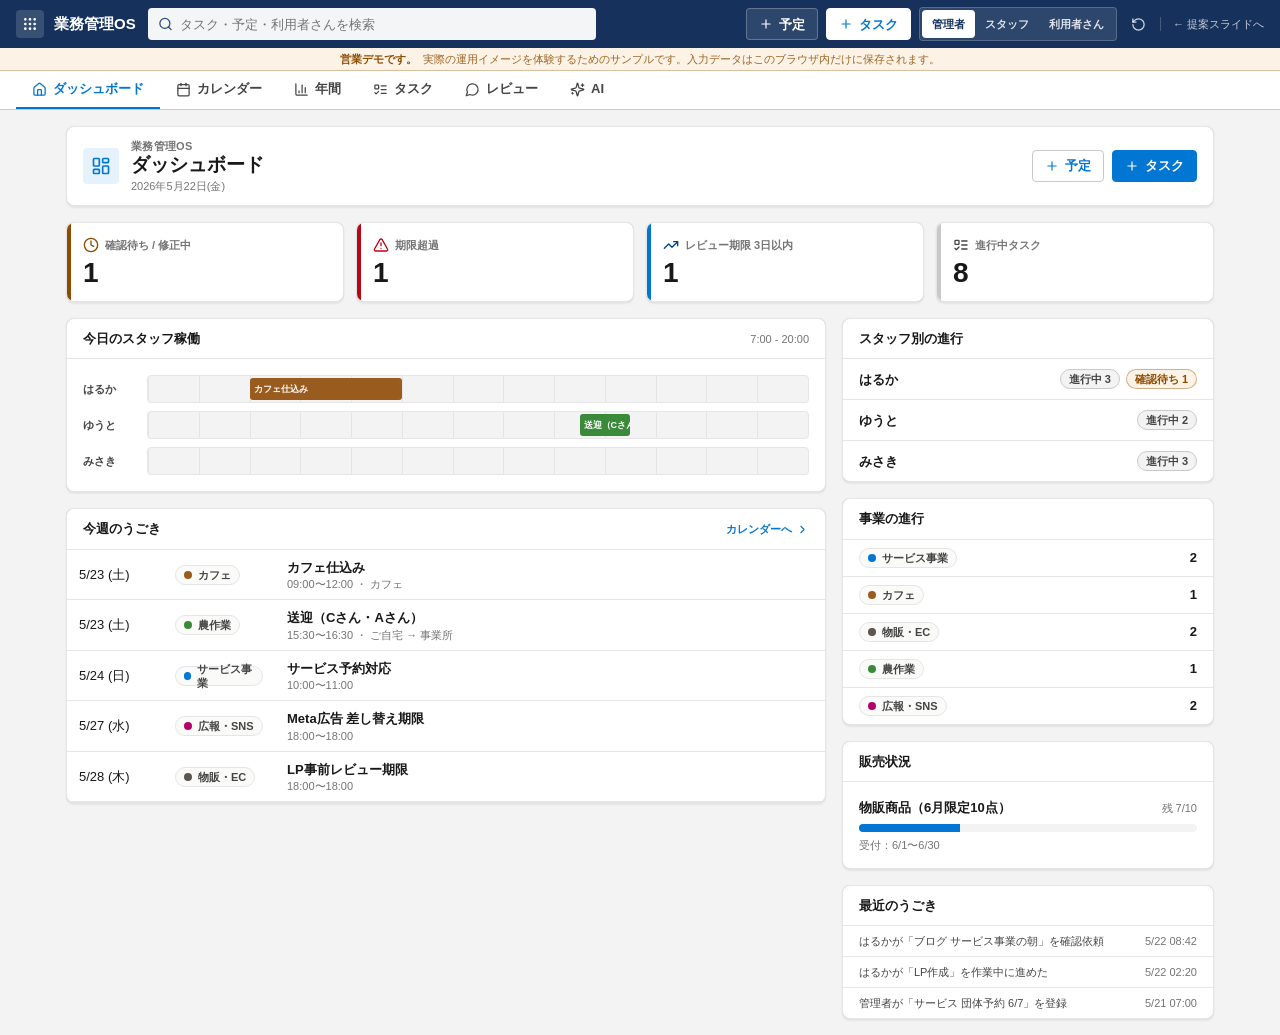
==== commit 3ef790e0: "feat: B型OSデモをSalesforce Lightning風業務UIに刷新＋スマホ音声入力(話す→構造化→確認→反映)デモ追加" ====
--- a/demo/btype/index.html
+++ b/demo/btype/index.html
@@ -4,15 +4,10 @@
     <meta charset="UTF-8" />
     <meta name="viewport" content="width=device-width, initial-scale=1.0, maximum-scale=1" />
     <meta name="robots" content="noindex,nofollow" />
+    <meta name="theme-color" content="#16325c" />
     <title>業務管理OS（就労支援事業所向けデモ）</title>
-    <link rel="preconnect" href="https://fonts.googleapis.com" />
-    <link rel="preconnect" href="https://fonts.gstatic.com" crossorigin />
-    <link
-      href="https://fonts.googleapis.com/css2?family=BIZ+UDPGothic:wght@400;700&family=Noto+Sans+JP:wght@400;500;700&display=swap"
-      rel="stylesheet"
-    />
-    <script type="module" crossorigin src="./assets/index-Czyr30pR.js"></script>
-    <link rel="stylesheet" crossorigin href="./assets/index-D4PEQO6C.css">
+    <script type="module" crossorigin src="./assets/index-CgEDhlUP.js"></script>
+    <link rel="stylesheet" crossorigin href="./assets/index-Brq9J1wM.css">
   </head>
   <body>
     <div id="root"></div>
--- a/demo/btype/assets/index-Brq9J1wM.css
+++ b/demo/btype/assets/index-Brq9J1wM.css
@@ -0,0 +1 @@
+*,:before,:after{--tw-border-spacing-x: 0;--tw-border-spacing-y: 0;--tw-translate-x: 0;--tw-translate-y: 0;--tw-rotate: 0;--tw-skew-x: 0;--tw-skew-y: 0;--tw-scale-x: 1;--tw-scale-y: 1;--tw-pan-x: ;--tw-pan-y: ;--tw-pinch-zoom: ;--tw-scroll-snap-strictness: proximity;--tw-gradient-from-position: ;--tw-gradient-via-position: ;--tw-gradient-to-position: ;--tw-ordinal: ;--tw-slashed-zero: ;--tw-numeric-figure: ;--tw-numeric-spacing: ;--tw-numeric-fraction: ;--tw-ring-inset: ;--tw-ring-offset-width: 0px;--tw-ring-offset-color: #fff;--tw-ring-color: rgb(59 130 246 / .5);--tw-ring-offset-shadow: 0 0 #0000;--tw-ring-shadow: 0 0 #0000;--tw-shadow: 0 0 #0000;--tw-shadow-colored: 0 0 #0000;--tw-blur: ;--tw-brightness: ;--tw-contrast: ;--tw-grayscale: ;--tw-hue-rotate: ;--tw-invert: ;--tw-saturate: ;--tw-sepia: ;--tw-drop-shadow: ;--tw-backdrop-blur: ;--tw-backdrop-brightness: ;--tw-backdrop-contrast: ;--tw-backdrop-grayscale: ;--tw-backdrop-hue-rotate: ;--tw-backdrop-invert: ;--tw-backdrop-opacity: ;--tw-backdrop-saturate: ;--tw-backdrop-sepia: ;--tw-contain-size: ;--tw-contain-layout: ;--tw-contain-paint: ;--tw-contain-style: }::backdrop{--tw-border-spacing-x: 0;--tw-border-spacing-y: 0;--tw-translate-x: 0;--tw-translate-y: 0;--tw-rotate: 0;--tw-skew-x: 0;--tw-skew-y: 0;--tw-scale-x: 1;--tw-scale-y: 1;--tw-pan-x: ;--tw-pan-y: ;--tw-pinch-zoom: ;--tw-scroll-snap-strictness: proximity;--tw-gradient-from-position: ;--tw-gradient-via-position: ;--tw-gradient-to-position: ;--tw-ordinal: ;--tw-slashed-zero: ;--tw-numeric-figure: ;--tw-numeric-spacing: ;--tw-numeric-fraction: ;--tw-ring-inset: ;--tw-ring-offset-width: 0px;--tw-ring-offset-color: #fff;--tw-ring-color: rgb(59 130 246 / .5);--tw-ring-offset-shadow: 0 0 #0000;--tw-ring-shadow: 0 0 #0000;--tw-shadow: 0 0 #0000;--tw-shadow-colored: 0 0 #0000;--tw-blur: ;--tw-brightness: ;--tw-contrast: ;--tw-grayscale: ;--tw-hue-rotate: ;--tw-invert: ;--tw-saturate: ;--tw-sepia: ;--tw-drop-shadow: ;--tw-backdrop-blur: ;--tw-backdrop-brightness: ;--tw-backdrop-contrast: ;--tw-backdrop-grayscale: ;--tw-backdrop-hue-rotate: ;--tw-backdrop-invert: ;--tw-backdrop-opacity: ;--tw-backdrop-saturate: ;--tw-backdrop-sepia: ;--tw-contain-size: ;--tw-contain-layout: ;--tw-contain-paint: ;--tw-contain-style: }*,:before,:after{box-sizing:border-box;border-width:0;border-style:solid;border-color:#e5e7eb}:before,:after{--tw-content: ""}html,:host{line-height:1.5;-webkit-text-size-adjust:100%;-moz-tab-size:4;-o-tab-size:4;tab-size:4;font-family:-apple-system,Segoe UI,Helvetica Neue,Hiragino Kaku Gothic ProN,Noto Sans JP,Meiryo,sans-serif;font-feature-settings:normal;font-variation-settings:normal;-webkit-tap-highlight-color:transparent}body{margin:0;line-height:inherit}hr{height:0;color:inherit;border-top-width:1px}abbr:where([title]){-webkit-text-decoration:underline dotted;text-decoration:underline dotted}h1,h2,h3,h4,h5,h6{font-size:inherit;font-weight:inherit}a{color:inherit;text-decoration:inherit}b,strong{font-weight:bolder}code,kbd,samp,pre{font-family:ui-monospace,SFMono-Regular,Menlo,Monaco,Consolas,Liberation Mono,Courier New,monospace;font-feature-settings:normal;font-variation-settings:normal;font-size:1em}small{font-size:80%}sub,sup{font-size:75%;line-height:0;position:relative;vertical-align:baseline}sub{bottom:-.25em}sup{top:-.5em}table{text-indent:0;border-color:inherit;border-collapse:collapse}button,input,optgroup,select,textarea{font-family:inherit;font-feature-settings:inherit;font-variation-settings:inherit;font-size:100%;font-weight:inherit;line-height:inherit;letter-spacing:inherit;color:inherit;margin:0;padding:0}button,select{text-transform:none}button,input:where([type=button]),input:where([type=reset]),input:where([type=submit]){-webkit-appearance:button;background-color:transparent;background-image:none}:-moz-focusring{outline:auto}:-moz-ui-invalid{box-shadow:none}progress{vertical-align:baseline}::-webkit-inner-spin-button,::-webkit-outer-spin-button{height:auto}[type=search]{-webkit-appearance:textfield;outline-offset:-2px}::-webkit-search-decoration{-webkit-appearance:none}::-webkit-file-upload-button{-webkit-appearance:button;font:inherit}summary{display:list-item}blockquote,dl,dd,h1,h2,h3,h4,h5,h6,hr,figure,p,pre{margin:0}fieldset{margin:0;padding:0}legend{padding:0}ol,ul,menu{list-style:none;margin:0;padding:0}dialog{padding:0}textarea{resize:vertical}input::-moz-placeholder,textarea::-moz-placeholder{opacity:1;color:#9ca3af}input::placeholder,textarea::placeholder{opacity:1;color:#9ca3af}button,[role=button]{cursor:pointer}:disabled{cursor:default}img,svg,video,canvas,audio,iframe,embed,object{display:block;vertical-align:middle}img,video{max-width:100%;height:auto}[hidden]:where(:not([hidden=until-found])){display:none}html,body,#root{height:100%}body{--tw-bg-opacity: 1;background-color:rgb(243 243 243 / var(--tw-bg-opacity, 1));font-family:-apple-system,Segoe UI,Helvetica Neue,Hiragino Kaku Gothic ProN,Noto Sans JP,Meiryo,sans-serif;--tw-text-opacity: 1;color:rgb(24 24 24 / var(--tw-text-opacity, 1));-moz-osx-font-smoothing:grayscale;font-size:14px;-webkit-font-smoothing:antialiased}button{-webkit-user-select:none;-moz-user-select:none;user-select:none}input,select,textarea{font-family:inherit}.container{width:100%}@media (min-width: 640px){.container{max-width:640px}}@media (min-width: 768px){.container{max-width:768px}}@media (min-width: 1024px){.container{max-width:1024px}}@media (min-width: 1280px){.container{max-width:1280px}}@media (min-width: 1536px){.container{max-width:1536px}}.card{border-radius:8px;border-width:1px;--tw-border-opacity: 1;border-color:rgb(229 229 229 / var(--tw-border-opacity, 1));--tw-bg-opacity: 1;background-color:rgb(255 255 255 / var(--tw-bg-opacity, 1));--tw-shadow: 0 2px 2px 0 rgba(0,0,0,.06), 0 0 1px 0 rgba(0,0,0,.1);--tw-shadow-colored: 0 2px 2px 0 var(--tw-shadow-color), 0 0 1px 0 var(--tw-shadow-color);box-shadow:var(--tw-ring-offset-shadow, 0 0 #0000),var(--tw-ring-shadow, 0 0 #0000),var(--tw-shadow)}.btn,.btn-brand{display:inline-flex;height:2rem;align-items:center;justify-content:center;gap:.375rem;white-space:nowrap;border-radius:4px;padding-left:.75rem;padding-right:.75rem;font-size:13px;font-weight:600;line-height:1;transition-property:color,background-color,border-color,text-decoration-color,fill,stroke;transition-timing-function:cubic-bezier(.4,0,.2,1);transition-duration:.15s}.btn-brand:disabled{cursor:not-allowed;opacity:.5}.btn-brand{border-width:1px;--tw-border-opacity: 1;border-color:rgb(1 118 211 / var(--tw-border-opacity, 1));--tw-bg-opacity: 1;background-color:rgb(1 118 211 / var(--tw-bg-opacity, 1));--tw-text-opacity: 1;color:rgb(255 255 255 / var(--tw-text-opacity, 1))}.btn-brand:hover{--tw-border-opacity: 1;border-color:rgb(1 68 134 / var(--tw-border-opacity, 1));--tw-bg-opacity: 1;background-color:rgb(1 68 134 / var(--tw-bg-opacity, 1))}.btn-neutral{display:inline-flex;height:2rem;align-items:center;justify-content:center;gap:.375rem;white-space:nowrap;border-radius:4px;padding-left:.75rem;padding-right:.75rem;font-size:13px;font-weight:600;line-height:1;transition-property:color,background-color,border-color,text-decoration-color,fill,stroke;transition-timing-function:cubic-bezier(.4,0,.2,1);transition-duration:.15s}.btn-neutral:disabled{cursor:not-allowed;opacity:.5}.btn-neutral{border-width:1px;--tw-border-opacity: 1;border-color:rgb(201 201 201 / var(--tw-border-opacity, 1));--tw-bg-opacity: 1;background-color:rgb(255 255 255 / var(--tw-bg-opacity, 1));--tw-text-opacity: 1;color:rgb(1 118 211 / var(--tw-text-opacity, 1))}.btn-neutral:hover{--tw-bg-opacity: 1;background-color:rgb(243 243 243 / var(--tw-bg-opacity, 1))}.btn-neutral-ink{display:inline-flex;height:2rem;align-items:center;justify-content:center;gap:.375rem;white-space:nowrap;border-radius:4px;padding-left:.75rem;padding-right:.75rem;font-size:13px;font-weight:600;line-height:1;transition-property:color,background-color,border-color,text-decoration-color,fill,stroke;transition-timing-function:cubic-bezier(.4,0,.2,1);transition-duration:.15s}.btn-neutral-ink:disabled{cursor:not-allowed;opacity:.5}.btn-neutral-ink{border-width:1px;--tw-border-opacity: 1;border-color:rgb(201 201 201 / var(--tw-border-opacity, 1));--tw-bg-opacity: 1;background-color:rgb(255 255 255 / var(--tw-bg-opacity, 1));--tw-text-opacity: 1;color:rgb(24 24 24 / var(--tw-text-opacity, 1))}.btn-neutral-ink:hover{--tw-bg-opacity: 1;background-color:rgb(243 243 243 / var(--tw-bg-opacity, 1))}.btn-destructive{display:inline-flex;height:2rem;align-items:center;justify-content:center;gap:.375rem;white-space:nowrap;border-radius:4px;padding-left:.75rem;padding-right:.75rem;font-size:13px;font-weight:600;line-height:1;transition-property:color,background-color,border-color,text-decoration-color,fill,stroke;transition-timing-function:cubic-bezier(.4,0,.2,1);transition-duration:.15s}.btn-destructive:disabled{cursor:not-allowed;opacity:.5}.btn-destructive{border-width:1px;--tw-border-opacity: 1;border-color:rgb(186 5 23 / var(--tw-border-opacity, 1));--tw-bg-opacity: 1;background-color:rgb(186 5 23 / var(--tw-bg-opacity, 1));--tw-text-opacity: 1;color:rgb(255 255 255 / var(--tw-text-opacity, 1))}.btn-destructive:hover{--tw-border-opacity: 1;border-color:rgb(138 4 17 / var(--tw-border-opacity, 1));--tw-bg-opacity: 1;background-color:rgb(138 4 17 / var(--tw-bg-opacity, 1))}.btn-text{display:inline-flex;align-items:center;gap:.25rem;font-size:13px;font-weight:600;--tw-text-opacity: 1;color:rgb(1 118 211 / var(--tw-text-opacity, 1))}.btn-text:hover{text-decoration-line:underline}.btn:disabled,.btn-brand:disabled,.btn-neutral:disabled{cursor:not-allowed;opacity:.5}.pill{display:inline-flex;height:20px;align-items:center;gap:.25rem;border-radius:9999px;border-width:1px;padding-left:.5rem;padding-right:.5rem;font-size:11px;line-height:14px;font-weight:700;line-height:1}.pill-dot{display:inline-block;height:.375rem;width:.375rem;border-radius:9999px}.form-label{margin-bottom:.25rem;display:block;font-size:11px;line-height:14px;font-weight:700;text-transform:uppercase;letter-spacing:.025em;--tw-text-opacity: 1;color:rgb(116 116 116 / var(--tw-text-opacity, 1))}.\!input{height:2rem;width:100%;border-radius:4px;border-width:1px;--tw-border-opacity: 1;border-color:rgb(201 201 201 / var(--tw-border-opacity, 1));--tw-bg-opacity: 1;background-color:rgb(255 255 255 / var(--tw-bg-opacity, 1));padding-left:.625rem;padding-right:.625rem;font-size:14px;line-height:1;--tw-text-opacity: 1;color:rgb(24 24 24 / var(--tw-text-opacity, 1))}.\!input::-moz-placeholder{--tw-text-opacity: 1;color:rgb(116 116 116 / var(--tw-text-opacity, 1))}.\!input::placeholder{--tw-text-opacity: 1;color:rgb(116 116 116 / var(--tw-text-opacity, 1))}.\!input:focus{--tw-border-opacity: 1;border-color:rgb(1 118 211 / var(--tw-border-opacity, 1));--tw-shadow: 0 0 0 1px #0176d3, 0 0 3px 0 rgba(1,118,211,.4);--tw-shadow-colored: 0 0 0 1px var(--tw-shadow-color), 0 0 3px 0 var(--tw-shadow-color);box-shadow:var(--tw-ring-offset-shadow, 0 0 #0000),var(--tw-ring-shadow, 0 0 #0000),var(--tw-shadow);outline:2px solid transparent;outline-offset:2px}.input{height:2rem;width:100%;border-radius:4px;border-width:1px;--tw-border-opacity: 1;border-color:rgb(201 201 201 / var(--tw-border-opacity, 1));--tw-bg-opacity: 1;background-color:rgb(255 255 255 / var(--tw-bg-opacity, 1));padding-left:.625rem;padding-right:.625rem;font-size:14px;line-height:1;--tw-text-opacity: 1;color:rgb(24 24 24 / var(--tw-text-opacity, 1))}.input::-moz-placeholder{--tw-text-opacity: 1;color:rgb(116 116 116 / var(--tw-text-opacity, 1))}.input::placeholder{--tw-text-opacity: 1;color:rgb(116 116 116 / var(--tw-text-opacity, 1))}.input:focus{--tw-border-opacity: 1;border-color:rgb(1 118 211 / var(--tw-border-opacity, 1));--tw-shadow: 0 0 0 1px #0176d3, 0 0 3px 0 rgba(1,118,211,.4);--tw-shadow-colored: 0 0 0 1px var(--tw-shadow-color), 0 0 3px 0 var(--tw-shadow-color);box-shadow:var(--tw-ring-offset-shadow, 0 0 #0000),var(--tw-ring-shadow, 0 0 #0000),var(--tw-shadow);outline:2px solid transparent;outline-offset:2px}textarea.\!input,textarea.input{height:auto;padding-top:.5rem;padding-bottom:.5rem;line-height:1.625}select.\!input,select.input{padding-right:1.75rem}.data-table{width:100%;border-collapse:collapse;font-size:13px}.data-table thead th{white-space:nowrap;border-bottom-width:1px;--tw-border-opacity: 1;border-color:rgb(201 201 201 / var(--tw-border-opacity, 1));--tw-bg-opacity: 1;background-color:rgb(250 250 249 / var(--tw-bg-opacity, 1));padding:.5rem .75rem;text-align:left;font-size:11px;line-height:14px;font-weight:700;text-transform:uppercase;letter-spacing:.025em;--tw-text-opacity: 1;color:rgb(116 116 116 / var(--tw-text-opacity, 1))}.data-table tbody td{border-bottom-width:1px;--tw-border-opacity: 1;border-color:rgb(229 229 229 / var(--tw-border-opacity, 1));padding:.5rem .75rem;vertical-align:middle;--tw-text-opacity: 1;color:rgb(24 24 24 / var(--tw-text-opacity, 1))}.data-table tbody tr{transition-property:color,background-color,border-color,text-decoration-color,fill,stroke;transition-timing-function:cubic-bezier(.4,0,.2,1);transition-duration:.15s}.data-table tbody tr:hover{cursor:pointer;--tw-bg-opacity: 1;background-color:rgb(243 243 243 / var(--tw-bg-opacity, 1))}.data-link{font-weight:600;--tw-text-opacity: 1;color:rgb(1 118 211 / var(--tw-text-opacity, 1))}.data-link:hover{text-decoration-line:underline}.rec-label{font-size:11px;line-height:14px;font-weight:700;text-transform:uppercase;letter-spacing:.025em;--tw-text-opacity: 1;color:rgb(116 116 116 / var(--tw-text-opacity, 1))}.rec-value{margin-top:.125rem;font-size:14px;--tw-text-opacity: 1;color:rgb(24 24 24 / var(--tw-text-opacity, 1))}.tab{position:relative;display:inline-flex;height:38px;align-items:center;gap:.375rem;white-space:nowrap;border-bottom-width:2px;border-color:transparent;padding-left:1rem;padding-right:1rem;font-size:13px;font-weight:600;--tw-text-opacity: 1;color:rgb(68 68 68 / var(--tw-text-opacity, 1));transition-property:color,background-color,border-color,text-decoration-color,fill,stroke;transition-timing-function:cubic-bezier(.4,0,.2,1);transition-duration:.15s}.tab:hover{--tw-bg-opacity: 1;background-color:rgb(243 243 243 / var(--tw-bg-opacity, 1));--tw-text-opacity: 1;color:rgb(1 118 211 / var(--tw-text-opacity, 1))}.tab-active{--tw-border-opacity: 1;border-color:rgb(1 118 211 / var(--tw-border-opacity, 1));--tw-text-opacity: 1;color:rgb(1 118 211 / var(--tw-text-opacity, 1))}.fade-in{animation:fade .16s ease-out}.pointer-events-none{pointer-events:none}.pointer-events-auto{pointer-events:auto}.fixed{position:fixed}.absolute{position:absolute}.relative{position:relative}.sticky{position:sticky}.inset-0{top:0;right:0;bottom:0;left:0}.bottom-0{bottom:0}.bottom-0\.5{bottom:.125rem}.left-0{left:0}.left-1\/2{left:50%}.left-2\.5{left:.625rem}.right-1\.5{right:.375rem}.top-0{top:0}.top-0\.5{top:.125rem}.top-1\.5{top:.375rem}.top-1\/2{top:50%}.top-12{top:3rem}.top-3{top:.75rem}.z-10{z-index:10}.z-20{z-index:20}.z-30{z-index:30}.z-40{z-index:40}.z-50{z-index:50}.z-\[60\]{z-index:60}.col-span-12{grid-column:span 12 / span 12}.-mx-3{margin-left:-.75rem;margin-right:-.75rem}.mx-auto{margin-left:auto;margin-right:auto}.-mt-0\.5{margin-top:-.125rem}.mb-0\.5{margin-bottom:.125rem}.mb-1{margin-bottom:.25rem}.mb-1\.5{margin-bottom:.375rem}.mb-2{margin-bottom:.5rem}.mb-3{margin-bottom:.75rem}.mb-3\.5{margin-bottom:.875rem}.mb-4{margin-bottom:1rem}.mb-5{margin-bottom:1.25rem}.mb-6{margin-bottom:1.5rem}.ml-0\.5{margin-left:.125rem}.ml-1{margin-left:.25rem}.ml-7{margin-left:1.75rem}.ml-auto{margin-left:auto}.mr-0\.5{margin-right:.125rem}.mr-1{margin-right:.25rem}.mr-1\.5{margin-right:.375rem}.mr-auto{margin-right:auto}.mt-0\.5{margin-top:.125rem}.mt-1{margin-top:.25rem}.mt-1\.5{margin-top:.375rem}.mt-2{margin-top:.5rem}.mt-3{margin-top:.75rem}.mt-4{margin-top:1rem}.mt-5{margin-top:1.25rem}.block{display:block}.inline-block{display:inline-block}.inline{display:inline}.flex{display:flex}.inline-flex{display:inline-flex}.table{display:table}.grid{display:grid}.hidden{display:none}.h-1{height:.25rem}.h-1\.5{height:.375rem}.h-10{height:2.5rem}.h-12{height:3rem}.h-14{height:3.5rem}.h-16{height:4rem}.h-2{height:.5rem}.h-20{height:5rem}.h-24{height:6rem}.h-5{height:1.25rem}.h-6{height:1.5rem}.h-7{height:1.75rem}.h-8{height:2rem}.h-9{height:2.25rem}.h-\[760px\]{height:760px}.h-full{height:100%}.max-h-\[80vh\]{max-height:80vh}.max-h-\[92vh\]{max-height:92vh}.min-h-\[160px\]{min-height:160px}.min-h-\[64px\]{min-height:64px}.min-h-\[76px\]{min-height:76px}.min-h-\[92px\]{min-height:92px}.min-h-\[96px\]{min-height:96px}.min-h-\[calc\(100vh-3rem\)\]{min-height:calc(100vh - 3rem)}.min-h-full{min-height:100%}.min-h-screen{min-height:100vh}.w-1{width:.25rem}.w-1\.5{width:.375rem}.w-12{width:3rem}.w-14{width:3.5rem}.w-16{width:4rem}.w-2{width:.5rem}.w-20{width:5rem}.w-24{width:6rem}.w-28{width:7rem}.w-5{width:1.25rem}.w-6{width:1.5rem}.w-7{width:1.75rem}.w-9{width:2.25rem}.w-\[272px\]{width:272px}.w-\[392px\]{width:392px}.w-full{width:100%}.min-w-0{min-width:0px}.min-w-\[720px\]{min-width:720px}.min-w-\[820px\]{min-width:820px}.min-w-\[860px\]{min-width:860px}.min-w-max{min-width:-moz-max-content;min-width:max-content}.max-w-2xl{max-width:42rem}.max-w-5xl{max-width:64rem}.max-w-\[1180px\]{max-width:1180px}.max-w-\[280px\]{max-width:280px}.max-w-\[90vw\]{max-width:90vw}.max-w-md{max-width:28rem}.flex-1{flex:1 1 0%}.shrink-0{flex-shrink:0}.-translate-x-1\/2{--tw-translate-x: -50%;transform:translate(var(--tw-translate-x),var(--tw-translate-y)) rotate(var(--tw-rotate)) skew(var(--tw-skew-x)) skewY(var(--tw-skew-y)) scaleX(var(--tw-scale-x)) scaleY(var(--tw-scale-y))}.-translate-y-1\/2{--tw-translate-y: -50%;transform:translate(var(--tw-translate-x),var(--tw-translate-y)) rotate(var(--tw-rotate)) skew(var(--tw-skew-x)) skewY(var(--tw-skew-y)) scaleX(var(--tw-scale-x)) scaleY(var(--tw-scale-y))}@keyframes pulse{50%{opacity:.5}}.animate-pulse{animation:pulse 2s cubic-bezier(.4,0,.6,1) infinite}.cursor-default{cursor:default}.cursor-pointer{cursor:pointer}.select-none{-webkit-user-select:none;-moz-user-select:none;user-select:none}.grid-cols-1{grid-template-columns:repeat(1,minmax(0,1fr))}.grid-cols-2{grid-template-columns:repeat(2,minmax(0,1fr))}.grid-cols-3{grid-template-columns:repeat(3,minmax(0,1fr))}.grid-cols-7{grid-template-columns:repeat(7,minmax(0,1fr))}.flex-col{flex-direction:column}.flex-wrap{flex-wrap:wrap}.place-items-center{place-items:center}.items-start{align-items:flex-start}.items-end{align-items:flex-end}.items-center{align-items:center}.items-baseline{align-items:baseline}.justify-end{justify-content:flex-end}.justify-center{justify-content:center}.justify-between{justify-content:space-between}.gap-0\.5{gap:.125rem}.gap-1{gap:.25rem}.gap-1\.5{gap:.375rem}.gap-2{gap:.5rem}.gap-2\.5{gap:.625rem}.gap-3{gap:.75rem}.gap-4{gap:1rem}.gap-x-6{-moz-column-gap:1.5rem;column-gap:1.5rem}.gap-y-3\.5{row-gap:.875rem}.space-y-0\.5>:not([hidden])~:not([hidden]){--tw-space-y-reverse: 0;margin-top:calc(.125rem * calc(1 - var(--tw-space-y-reverse)));margin-bottom:calc(.125rem * var(--tw-space-y-reverse))}.space-y-1>:not([hidden])~:not([hidden]){--tw-space-y-reverse: 0;margin-top:calc(.25rem * calc(1 - var(--tw-space-y-reverse)));margin-bottom:calc(.25rem * var(--tw-space-y-reverse))}.space-y-1\.5>:not([hidden])~:not([hidden]){--tw-space-y-reverse: 0;margin-top:calc(.375rem * calc(1 - var(--tw-space-y-reverse)));margin-bottom:calc(.375rem * var(--tw-space-y-reverse))}.space-y-2>:not([hidden])~:not([hidden]){--tw-space-y-reverse: 0;margin-top:calc(.5rem * calc(1 - var(--tw-space-y-reverse)));margin-bottom:calc(.5rem * var(--tw-space-y-reverse))}.space-y-3>:not([hidden])~:not([hidden]){--tw-space-y-reverse: 0;margin-top:calc(.75rem * calc(1 - var(--tw-space-y-reverse)));margin-bottom:calc(.75rem * var(--tw-space-y-reverse))}.space-y-4>:not([hidden])~:not([hidden]){--tw-space-y-reverse: 0;margin-top:calc(1rem * calc(1 - var(--tw-space-y-reverse)));margin-bottom:calc(1rem * var(--tw-space-y-reverse))}.divide-y>:not([hidden])~:not([hidden]){--tw-divide-y-reverse: 0;border-top-width:calc(1px * calc(1 - var(--tw-divide-y-reverse)));border-bottom-width:calc(1px * var(--tw-divide-y-reverse))}.divide-border-soft>:not([hidden])~:not([hidden]){--tw-divide-opacity: 1;border-color:rgb(229 229 229 / var(--tw-divide-opacity, 1))}.overflow-hidden{overflow:hidden}.overflow-x-auto{overflow-x:auto}.overflow-y-auto{overflow-y:auto}.truncate{overflow:hidden;text-overflow:ellipsis;white-space:nowrap}.whitespace-nowrap{white-space:nowrap}.whitespace-pre-wrap{white-space:pre-wrap}.rounded{border-radius:4px}.rounded-\[30px\]{border-radius:30px}.rounded-\[40px\]{border-radius:40px}.rounded-card{border-radius:8px}.rounded-full{border-radius:9999px}.rounded-lg{border-radius:6px}.rounded-sm{border-radius:3px}.rounded-b-2xl{border-bottom-right-radius:1rem;border-bottom-left-radius:1rem}.rounded-b-lg{border-bottom-right-radius:6px;border-bottom-left-radius:6px}.rounded-t-lg{border-top-left-radius:6px;border-top-right-radius:6px}.border{border-width:1px}.border-2{border-width:2px}.border-b{border-bottom-width:1px}.border-l{border-left-width:1px}.border-l-2{border-left-width:2px}.border-l-\[3px\]{border-left-width:3px}.border-l-\[6px\]{border-left-width:6px}.border-l-\[8px\]{border-left-width:8px}.border-r{border-right-width:1px}.border-t{border-top-width:1px}.border-t-2{border-top-width:2px}.border-border{--tw-border-opacity: 1;border-color:rgb(201 201 201 / var(--tw-border-opacity, 1))}.border-border-soft{--tw-border-opacity: 1;border-color:rgb(229 229 229 / var(--tw-border-opacity, 1))}.border-brand{--tw-border-opacity: 1;border-color:rgb(1 118 211 / var(--tw-border-opacity, 1))}.border-brand\/30{border-color:#0176d34d}.border-error\/30{border-color:#ba05174d}.border-error\/40{border-color:#ba051766}.border-info\/30{border-color:#0176d34d}.border-info\/40{border-color:#0176d366}.border-success\/30{border-color:#2e844a4d}.border-success\/40{border-color:#2e844a66}.border-warning\/30{border-color:#8c4b024d}.border-warning\/40{border-color:#8c4b0266}.border-white{--tw-border-opacity: 1;border-color:rgb(255 255 255 / var(--tw-border-opacity, 1))}.border-white\/20{border-color:#fff3}.border-white\/25{border-color:#ffffff40}.border-t-border{--tw-border-opacity: 1;border-top-color:rgb(201 201 201 / var(--tw-border-opacity, 1))}.border-t-brand{--tw-border-opacity: 1;border-top-color:rgb(1 118 211 / var(--tw-border-opacity, 1))}.border-t-error{--tw-border-opacity: 1;border-top-color:rgb(186 5 23 / var(--tw-border-opacity, 1))}.border-t-success{--tw-border-opacity: 1;border-top-color:rgb(46 132 74 / var(--tw-border-opacity, 1))}.border-t-warning{--tw-border-opacity: 1;border-top-color:rgb(140 75 2 / var(--tw-border-opacity, 1))}.bg-border{--tw-bg-opacity: 1;background-color:rgb(201 201 201 / var(--tw-bg-opacity, 1))}.bg-brand{--tw-bg-opacity: 1;background-color:rgb(1 118 211 / var(--tw-bg-opacity, 1))}.bg-brand\/10{background-color:#0176d31a}.bg-brand\/5{background-color:#0176d30d}.bg-error{--tw-bg-opacity: 1;background-color:rgb(186 5 23 / var(--tw-bg-opacity, 1))}.bg-error-soft{--tw-bg-opacity: 1;background-color:rgb(253 232 232 / var(--tw-bg-opacity, 1))}.bg-info-soft{--tw-bg-opacity: 1;background-color:rgb(207 233 254 / var(--tw-bg-opacity, 1))}.bg-info-soft\/40{background-color:#cfe9fe66}.bg-info-soft\/50{background-color:#cfe9fe80}.bg-info-soft\/60{background-color:#cfe9fe99}.bg-info\/10{background-color:#0176d31a}.bg-nav{--tw-bg-opacity: 1;background-color:rgb(22 50 92 / var(--tw-bg-opacity, 1))}.bg-nav-dark{--tw-bg-opacity: 1;background-color:rgb(13 34 64 / var(--tw-bg-opacity, 1))}.bg-nav-dark\/50{background-color:#0d224080}.bg-page{--tw-bg-opacity: 1;background-color:rgb(243 243 243 / var(--tw-bg-opacity, 1))}.bg-success{--tw-bg-opacity: 1;background-color:rgb(46 132 74 / var(--tw-bg-opacity, 1))}.bg-success-soft{--tw-bg-opacity: 1;background-color:rgb(221 245 221 / var(--tw-bg-opacity, 1))}.bg-success\/10{background-color:#2e844a1a}.bg-surface{--tw-bg-opacity: 1;background-color:rgb(255 255 255 / var(--tw-bg-opacity, 1))}.bg-surface-2{--tw-bg-opacity: 1;background-color:rgb(243 243 243 / var(--tw-bg-opacity, 1))}.bg-surface-3{--tw-bg-opacity: 1;background-color:rgb(250 250 249 / var(--tw-bg-opacity, 1))}.bg-warning{--tw-bg-opacity: 1;background-color:rgb(140 75 2 / var(--tw-bg-opacity, 1))}.bg-warning-soft{--tw-bg-opacity: 1;background-color:rgb(252 243 230 / var(--tw-bg-opacity, 1))}.bg-warning-soft\/50{background-color:#fcf3e680}.bg-warning\/10{background-color:#8c4b021a}.bg-white{--tw-bg-opacity: 1;background-color:rgb(255 255 255 / var(--tw-bg-opacity, 1))}.bg-white\/10{background-color:#ffffff1a}.bg-white\/15{background-color:#ffffff26}.bg-white\/20{background-color:#fff3}.bg-white\/95{background-color:#fffffff2}.p-0\.5{padding:.125rem}.p-1{padding:.25rem}.p-1\.5{padding:.375rem}.p-2{padding:.5rem}.p-2\.5{padding:.625rem}.p-3{padding:.75rem}.p-3\.5{padding:.875rem}.p-4{padding:1rem}.p-5{padding:1.25rem}.p-6{padding:1.5rem}.p-8{padding:2rem}.px-1{padding-left:.25rem;padding-right:.25rem}.px-1\.5{padding-left:.375rem;padding-right:.375rem}.px-2{padding-left:.5rem;padding-right:.5rem}.px-2\.5{padding-left:.625rem;padding-right:.625rem}.px-3{padding-left:.75rem;padding-right:.75rem}.px-4{padding-left:1rem;padding-right:1rem}.px-5{padding-left:1.25rem;padding-right:1.25rem}.py-0\.5{padding-top:.125rem;padding-bottom:.125rem}.py-1{padding-top:.25rem;padding-bottom:.25rem}.py-10{padding-top:2.5rem;padding-bottom:2.5rem}.py-2{padding-top:.5rem;padding-bottom:.5rem}.py-2\.5{padding-top:.625rem;padding-bottom:.625rem}.py-3{padding-top:.75rem;padding-bottom:.75rem}.py-3\.5{padding-top:.875rem;padding-bottom:.875rem}.py-4{padding-top:1rem;padding-bottom:1rem}.py-5{padding-top:1.25rem;padding-bottom:1.25rem}.py-6{padding-top:1.5rem;padding-bottom:1.5rem}.py-8{padding-top:2rem;padding-bottom:2rem}.pb-12{padding-bottom:3rem}.pb-3{padding-bottom:.75rem}.pb-4{padding-bottom:1rem}.pb-8{padding-bottom:2rem}.pl-1{padding-left:.25rem}.pl-2\.5{padding-left:.625rem}.pl-3{padding-left:.75rem}.pl-4{padding-left:1rem}.pl-8{padding-left:2rem}.pr-3{padding-right:.75rem}.pt-3{padding-top:.75rem}.pt-5{padding-top:1.25rem}.pt-6{padding-top:1.5rem}.text-left{text-align:left}.text-center{text-align:center}.text-right{text-align:right}.font-sans{font-family:-apple-system,Segoe UI,Helvetica Neue,Hiragino Kaku Gothic ProN,Noto Sans JP,Meiryo,sans-serif}.text-2xl{font-size:1.5rem;line-height:2rem}.text-2xs{font-size:11px;line-height:14px}.text-3xl{font-size:1.875rem;line-height:2.25rem}.text-\[13px\]{font-size:13px}.text-\[14px\]{font-size:14px}.text-\[15px\]{font-size:15px}.text-\[17px\]{font-size:17px}.text-\[19px\]{font-size:19px}.text-\[28px\]{font-size:28px}.text-\[9px\]{font-size:9px}.text-lg{font-size:1.125rem;line-height:1.75rem}.text-sm{font-size:.875rem;line-height:1.25rem}.text-xl{font-size:1.25rem;line-height:1.75rem}.font-bold{font-weight:700}.font-normal{font-weight:400}.font-semibold{font-weight:600}.uppercase{text-transform:uppercase}.normal-case{text-transform:none}.tabular-nums{--tw-numeric-spacing: tabular-nums;font-variant-numeric:var(--tw-ordinal) var(--tw-slashed-zero) var(--tw-numeric-figure) var(--tw-numeric-spacing) var(--tw-numeric-fraction)}.leading-none{line-height:1}.leading-relaxed{line-height:1.625}.leading-snug{line-height:1.375}.leading-tight{line-height:1.25}.tracking-wide{letter-spacing:.025em}.text-brand{--tw-text-opacity: 1;color:rgb(1 118 211 / var(--tw-text-opacity, 1))}.text-error{--tw-text-opacity: 1;color:rgb(186 5 23 / var(--tw-text-opacity, 1))}.text-info-dark{--tw-text-opacity: 1;color:rgb(1 68 134 / var(--tw-text-opacity, 1))}.text-ink{--tw-text-opacity: 1;color:rgb(24 24 24 / var(--tw-text-opacity, 1))}.text-nav{--tw-text-opacity: 1;color:rgb(22 50 92 / var(--tw-text-opacity, 1))}.text-nav-line{--tw-text-opacity: 1;color:rgb(42 74 122 / var(--tw-text-opacity, 1))}.text-sub{--tw-text-opacity: 1;color:rgb(68 68 68 / var(--tw-text-opacity, 1))}.text-success{--tw-text-opacity: 1;color:rgb(46 132 74 / var(--tw-text-opacity, 1))}.text-success-dark{--tw-text-opacity: 1;color:rgb(27 91 48 / var(--tw-text-opacity, 1))}.text-warning{--tw-text-opacity: 1;color:rgb(140 75 2 / var(--tw-text-opacity, 1))}.text-warning\/85{color:#8c4b02d9}.text-weak{--tw-text-opacity: 1;color:rgb(116 116 116 / var(--tw-text-opacity, 1))}.text-white{--tw-text-opacity: 1;color:rgb(255 255 255 / var(--tw-text-opacity, 1))}.text-white\/70{color:#ffffffb3}.text-white\/75{color:#ffffffbf}.text-white\/80{color:#fffc}.text-white\/85{color:#ffffffd9}.text-white\/90{color:#ffffffe6}.underline{text-decoration-line:underline}.line-through{text-decoration-line:line-through}.opacity-70{opacity:.7}.shadow-card{--tw-shadow: 0 2px 2px 0 rgba(0,0,0,.06), 0 0 1px 0 rgba(0,0,0,.1);--tw-shadow-colored: 0 2px 2px 0 var(--tw-shadow-color), 0 0 1px 0 var(--tw-shadow-color);box-shadow:var(--tw-ring-offset-shadow, 0 0 #0000),var(--tw-ring-shadow, 0 0 #0000),var(--tw-shadow)}.shadow-modal{--tw-shadow: 0 2px 24px 0 rgba(0,0,0,.24);--tw-shadow-colored: 0 2px 24px 0 var(--tw-shadow-color);box-shadow:var(--tw-ring-offset-shadow, 0 0 #0000),var(--tw-ring-shadow, 0 0 #0000),var(--tw-shadow)}.shadow-raised{--tw-shadow: 0 2px 8px 0 rgba(0,0,0,.12);--tw-shadow-colored: 0 2px 8px 0 var(--tw-shadow-color);box-shadow:var(--tw-ring-offset-shadow, 0 0 #0000),var(--tw-ring-shadow, 0 0 #0000),var(--tw-shadow)}.outline{outline-style:solid}.ring-2{--tw-ring-offset-shadow: var(--tw-ring-inset) 0 0 0 var(--tw-ring-offset-width) var(--tw-ring-offset-color);--tw-ring-shadow: var(--tw-ring-inset) 0 0 0 calc(2px + var(--tw-ring-offset-width)) var(--tw-ring-color);box-shadow:var(--tw-ring-offset-shadow),var(--tw-ring-shadow),var(--tw-shadow, 0 0 #0000)}.ring-inset{--tw-ring-inset: inset}.ring-brand{--tw-ring-opacity: 1;--tw-ring-color: rgb(1 118 211 / var(--tw-ring-opacity, 1))}.filter{filter:var(--tw-blur) var(--tw-brightness) var(--tw-contrast) var(--tw-grayscale) var(--tw-hue-rotate) var(--tw-invert) var(--tw-saturate) var(--tw-sepia) var(--tw-drop-shadow)}.transition-all{transition-property:all;transition-timing-function:cubic-bezier(.4,0,.2,1);transition-duration:.15s}.transition-colors{transition-property:color,background-color,border-color,text-decoration-color,fill,stroke;transition-timing-function:cubic-bezier(.4,0,.2,1);transition-duration:.15s}.transition-opacity{transition-property:opacity;transition-timing-function:cubic-bezier(.4,0,.2,1);transition-duration:.15s}.transition-shadow{transition-property:box-shadow;transition-timing-function:cubic-bezier(.4,0,.2,1);transition-duration:.15s}@keyframes fade{0%{opacity:0;transform:translateY(2px)}to{opacity:1;transform:translateY(0)}}@keyframes slideUp{0%{opacity:0;transform:translateY(8px)}to{opacity:1;transform:translateY(0)}}@keyframes pulseRing{0%{box-shadow:0 0 #ba051773}70%{box-shadow:0 0 0 16px #ba051700}to{box-shadow:0 0 #ba051700}}@keyframes blink{0%,to{opacity:1}50%{opacity:.25}}.slide-up{animation:slideUp .22s ease-out}.mic-pulse{animation:pulseRing 1.4s infinite}.caret-blink{animation:blink 1s step-end infinite}.scrollbar-thin::-webkit-scrollbar{height:8px;width:8px}.scrollbar-thin::-webkit-scrollbar-thumb{background:#c9c9c9;border-radius:4px}.scrollbar-thin::-webkit-scrollbar-track{background:transparent}.placeholder\:text-weak::-moz-placeholder{--tw-text-opacity: 1;color:rgb(116 116 116 / var(--tw-text-opacity, 1))}.placeholder\:text-weak::placeholder{--tw-text-opacity: 1;color:rgb(116 116 116 / var(--tw-text-opacity, 1))}.hover\:border-brand:hover{--tw-border-opacity: 1;border-color:rgb(1 118 211 / var(--tw-border-opacity, 1))}.hover\:bg-border-soft:hover{--tw-bg-opacity: 1;background-color:rgb(229 229 229 / var(--tw-bg-opacity, 1))}.hover\:bg-brand-dark:hover{--tw-bg-opacity: 1;background-color:rgb(1 68 134 / var(--tw-bg-opacity, 1))}.hover\:bg-surface-2:hover{--tw-bg-opacity: 1;background-color:rgb(243 243 243 / var(--tw-bg-opacity, 1))}.hover\:bg-transparent:hover{background-color:transparent}.hover\:bg-white\/15:hover{background-color:#ffffff26}.hover\:bg-white\/20:hover{background-color:#fff3}.hover\:bg-white\/90:hover{background-color:#ffffffe6}.hover\:text-white:hover{--tw-text-opacity: 1;color:rgb(255 255 255 / var(--tw-text-opacity, 1))}.hover\:opacity-90:hover{opacity:.9}.hover\:shadow-raised:hover{--tw-shadow: 0 2px 8px 0 rgba(0,0,0,.12);--tw-shadow-colored: 0 2px 8px 0 var(--tw-shadow-color);box-shadow:var(--tw-ring-offset-shadow, 0 0 #0000),var(--tw-ring-shadow, 0 0 #0000),var(--tw-shadow)}.focus\:shadow-focus:focus{--tw-shadow: 0 0 0 1px #0176d3, 0 0 3px 0 rgba(1,118,211,.4);--tw-shadow-colored: 0 0 0 1px var(--tw-shadow-color), 0 0 3px 0 var(--tw-shadow-color);box-shadow:var(--tw-ring-offset-shadow, 0 0 #0000),var(--tw-ring-shadow, 0 0 #0000),var(--tw-shadow)}.focus\:outline-none:focus{outline:2px solid transparent;outline-offset:2px}@media (min-width: 640px){.sm\:col-span-2{grid-column:span 2 / span 2}.sm\:-mx-4{margin-left:-1rem;margin-right:-1rem}.sm\:inline{display:inline}.sm\:flex{display:flex}.sm\:inline-flex{display:inline-flex}.sm\:hidden{display:none}.sm\:min-h-\[116px\]{min-height:116px}.sm\:min-w-\[420px\]{min-width:420px}.sm\:min-w-\[480px\]{min-width:480px}.sm\:max-w-3xl{max-width:48rem}.sm\:max-w-lg{max-width:32rem}.sm\:max-w-md{max-width:28rem}.sm\:max-w-sm{max-width:24rem}.sm\:grid-cols-2{grid-template-columns:repeat(2,minmax(0,1fr))}.sm\:items-center{align-items:center}.sm\:rounded-card{border-radius:8px}.sm\:rounded-b-card{border-bottom-right-radius:8px;border-bottom-left-radius:8px}.sm\:px-4{padding-left:1rem;padding-right:1rem}}@media (min-width: 768px){.md\:flex{display:flex}}@media (min-width: 1024px){.lg\:col-span-2{grid-column:span 2 / span 2}.lg\:flex{display:flex}.lg\:grid-cols-3{grid-template-columns:repeat(3,minmax(0,1fr))}.lg\:grid-cols-4{grid-template-columns:repeat(4,minmax(0,1fr))}}
